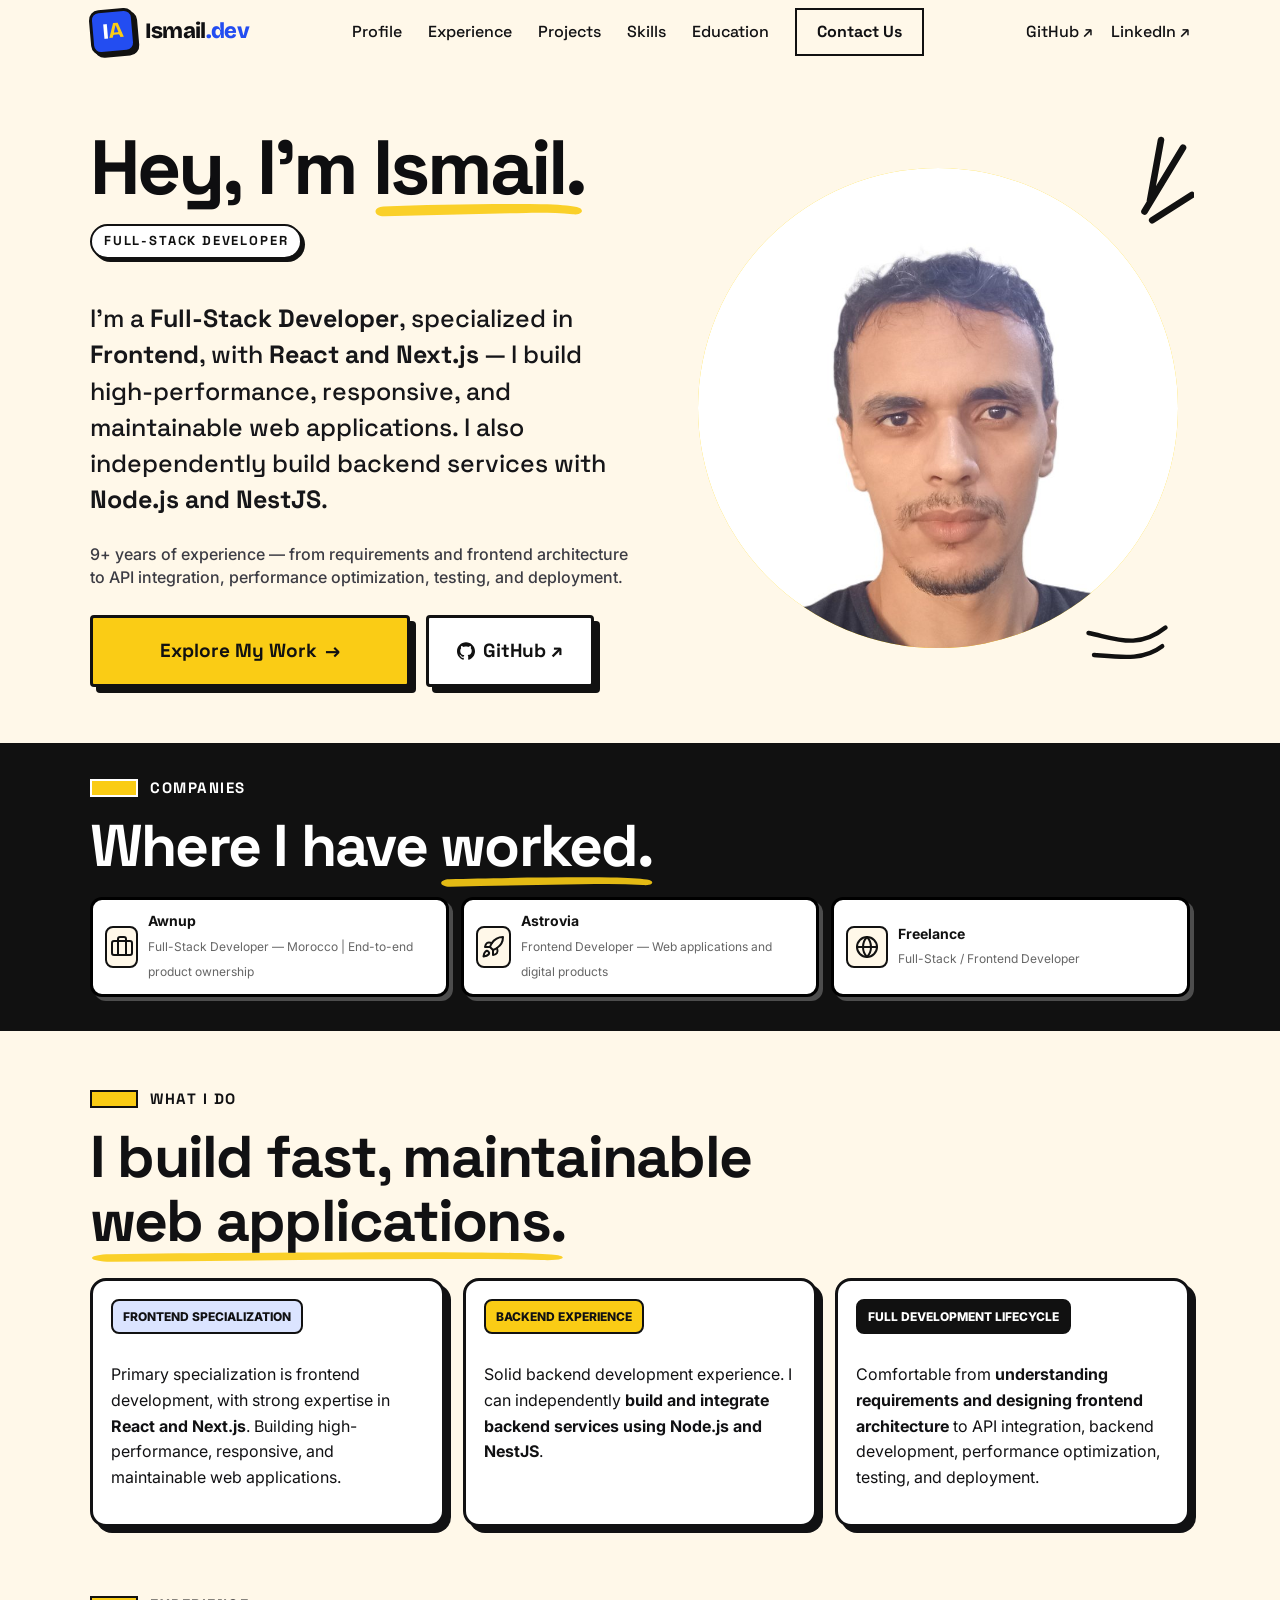
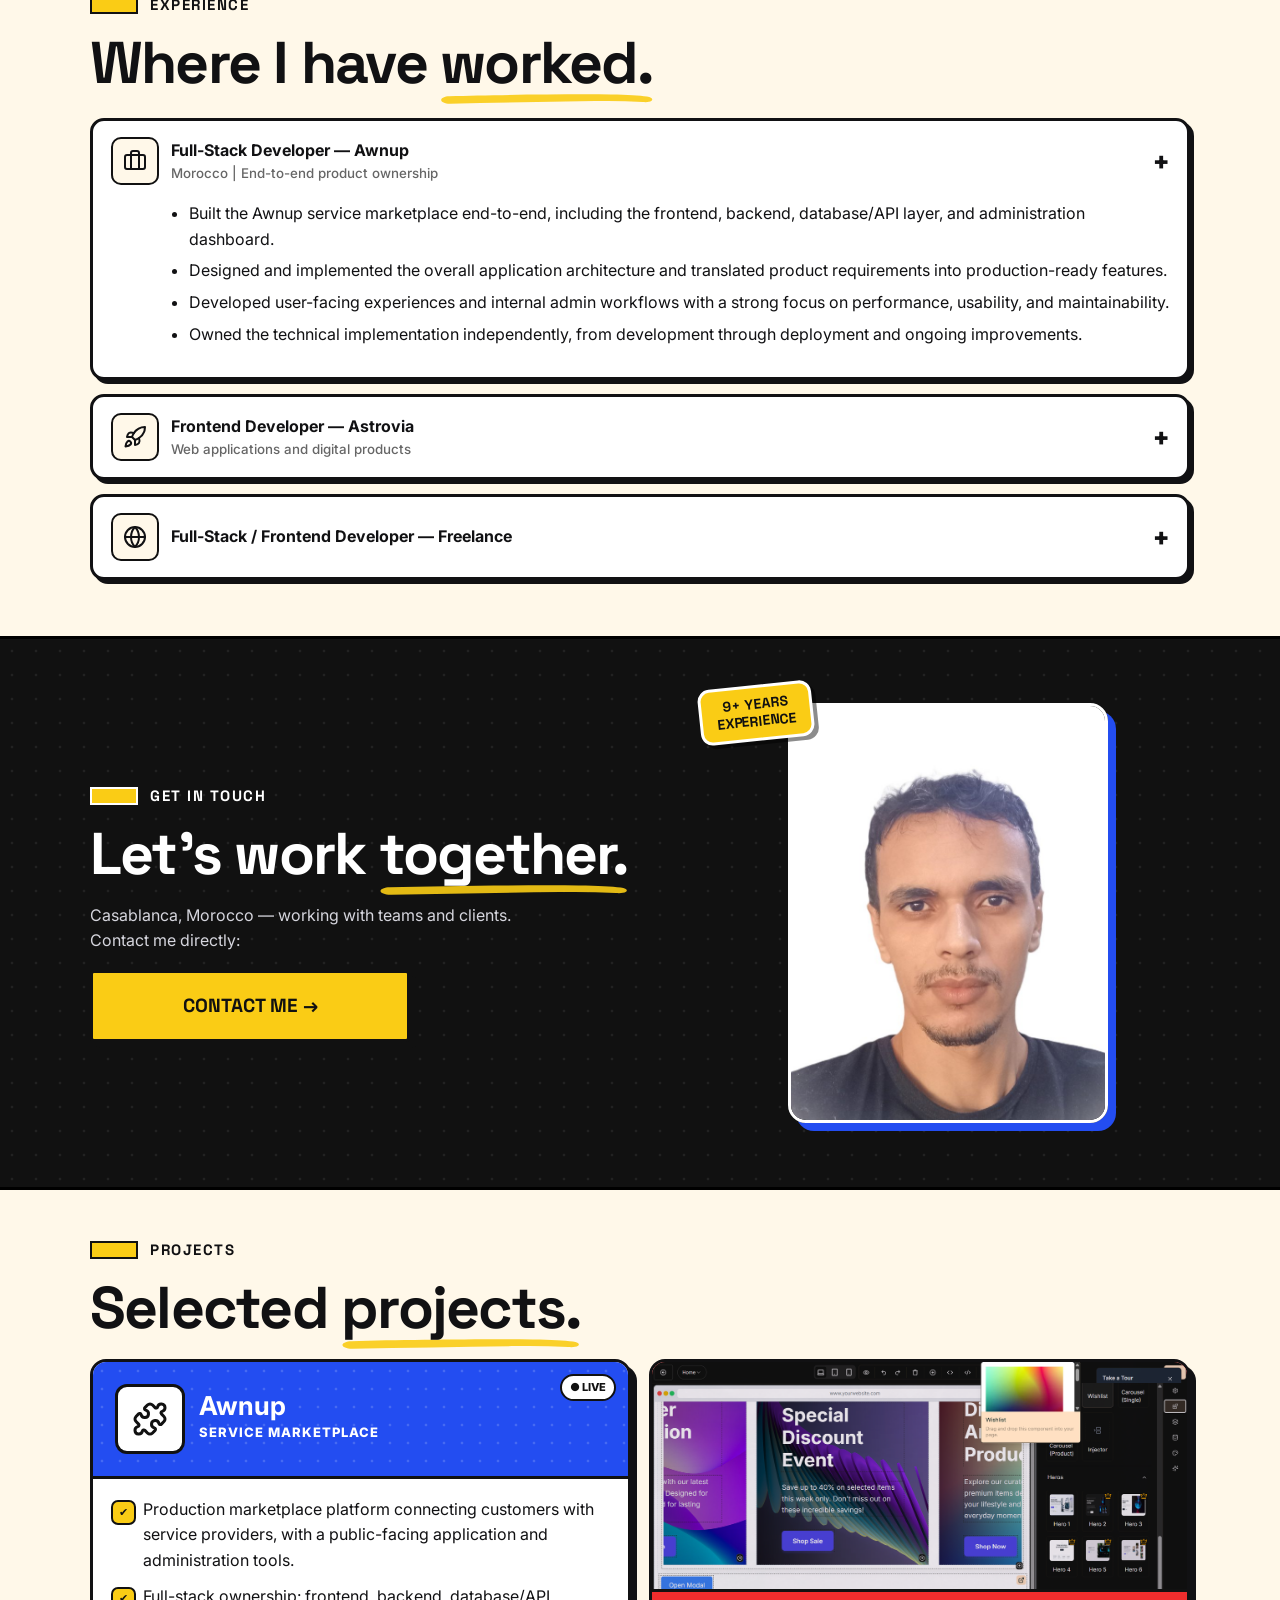
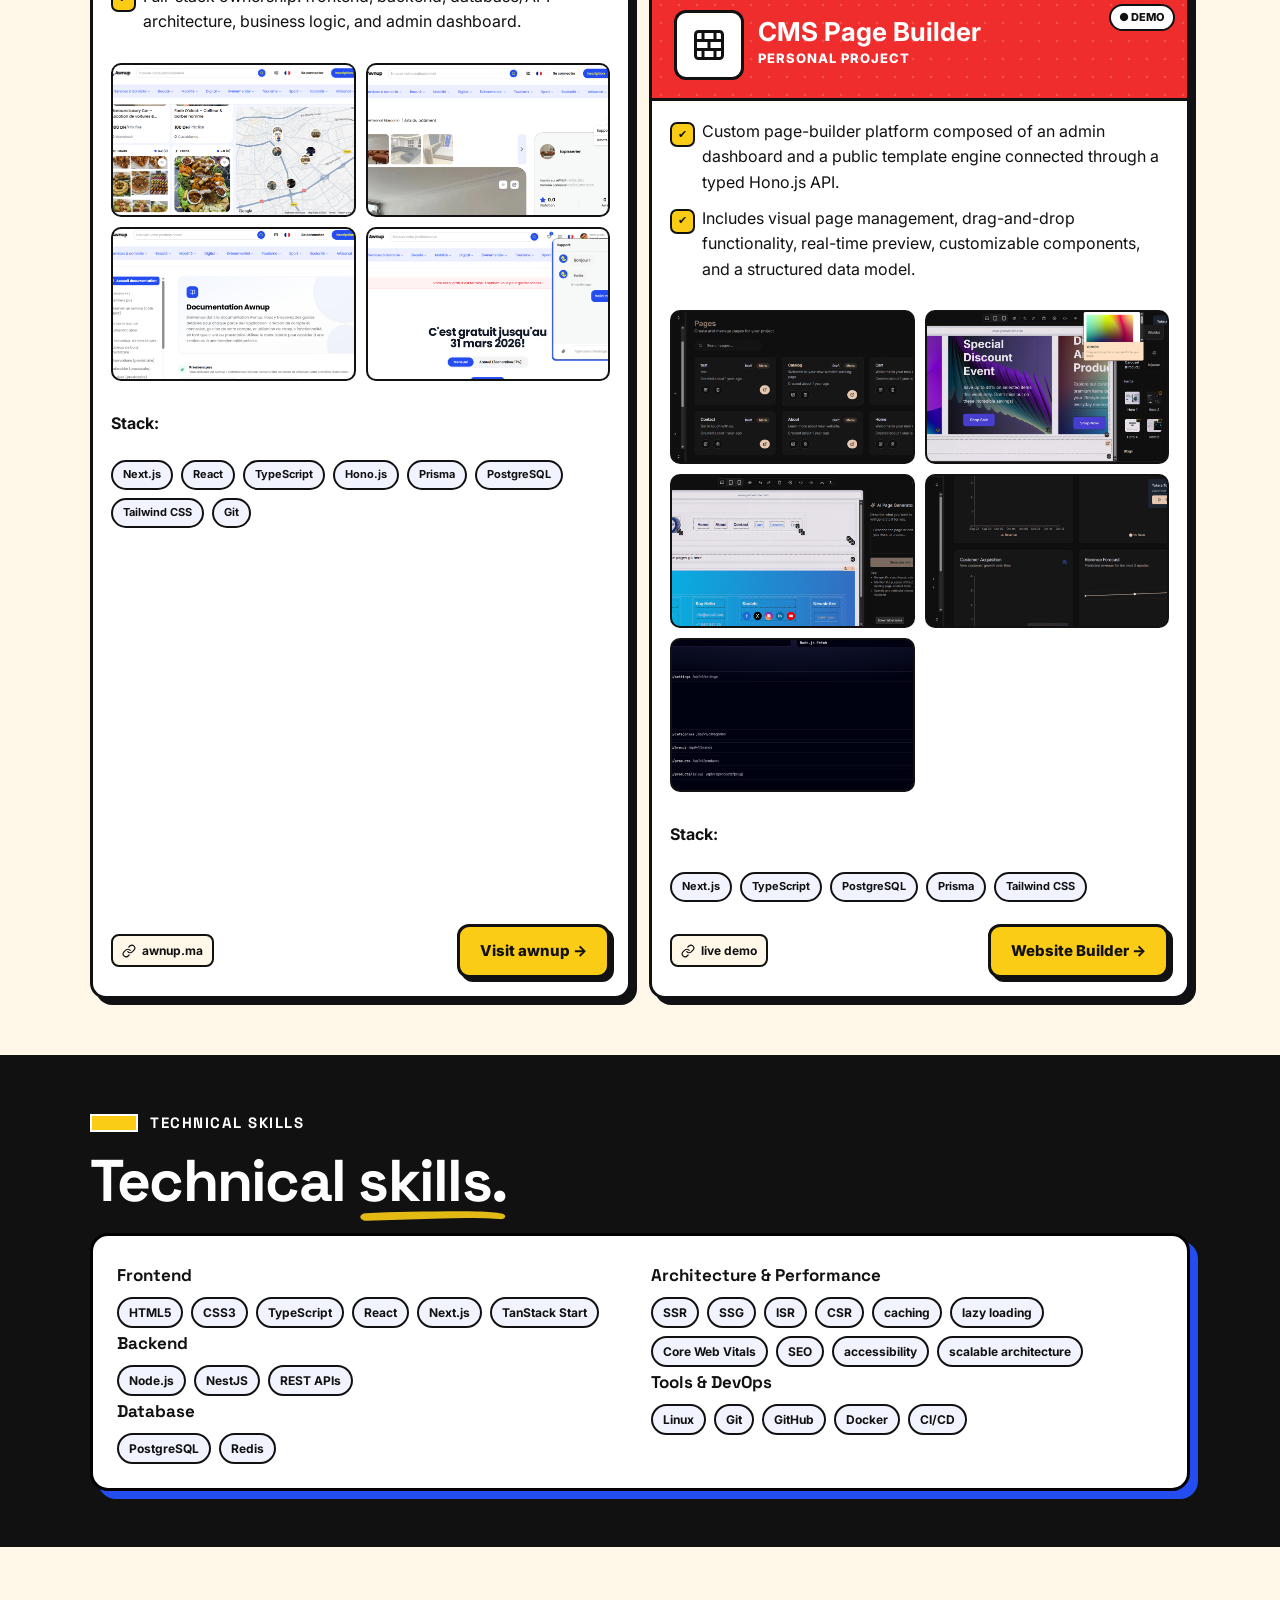
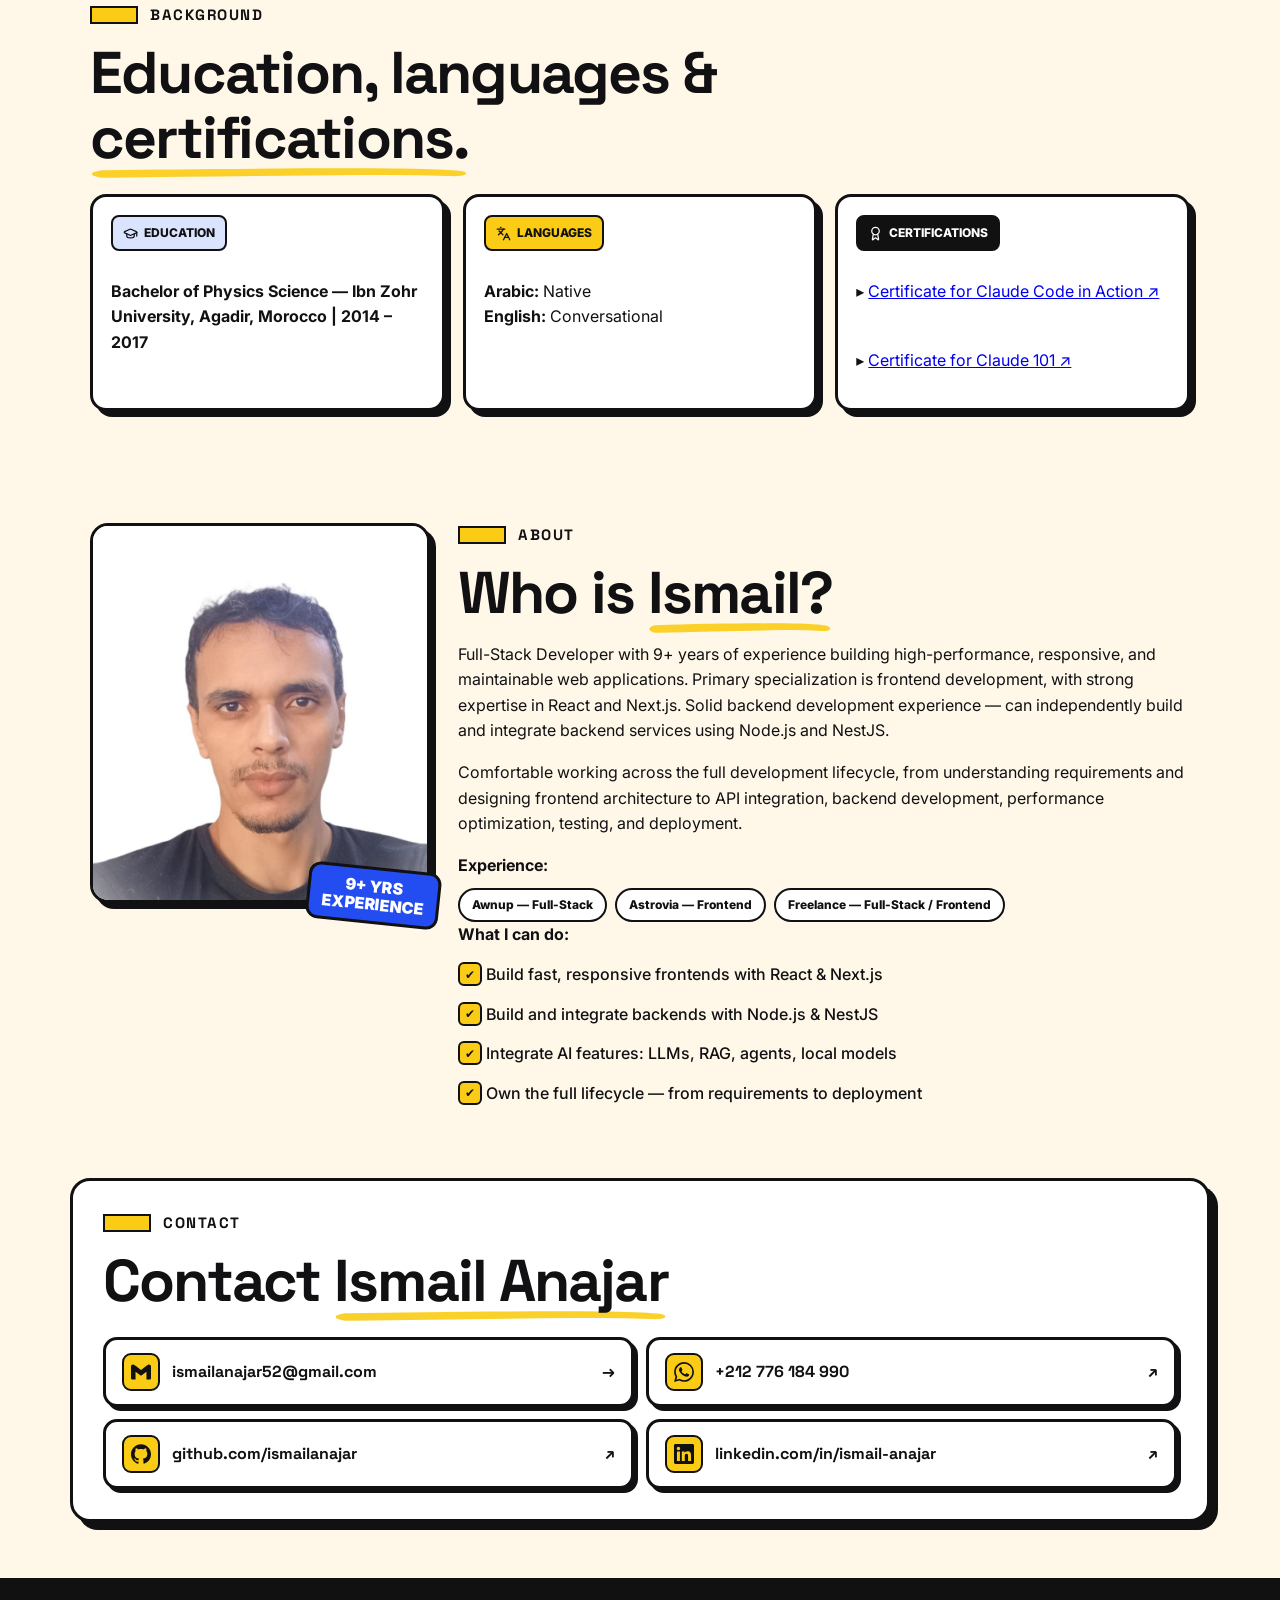
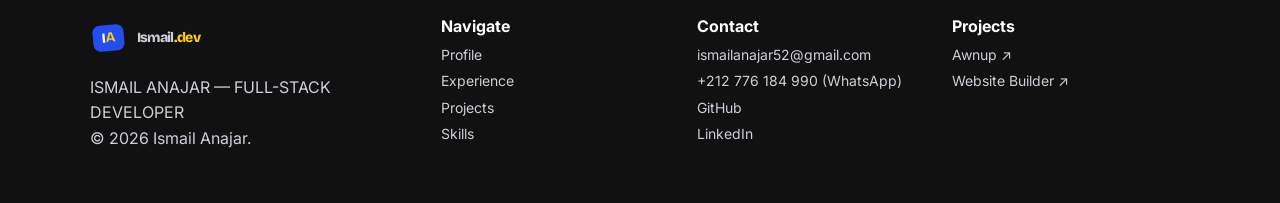
==== index.html @ 19e248b6 "\first commit"" ====
<!DOCTYPE html>
<html lang="en">
<head>
<meta charset="UTF-8" />
<meta name="viewport" content="width=device-width, initial-scale=1.0" />
<title>Ismail Anajar — Full-Stack Developer</title>
<meta name="description" content="Ismail Anajar — Full-Stack Developer (React, Next.js, Node.js) from Casablanca with 9+ years building marketplaces, CMS platforms and web apps." />
<meta name="author" content="Ismail Anajar" />
<meta name="robots" content="index, follow" />
<meta name="theme-color" content="#234df1" />
<link rel="canonical" href="https://ismail-anajar.vercel.app/" />
<meta property="og:type" content="website" />
<meta property="og:site_name" content="Ismail Anajar — Full-Stack Developer" />
<meta property="og:title" content="Ismail Anajar — Full-Stack Developer | React, Next.js, Node.js" />
<meta property="og:description" content="9+ years building high-performance web apps: Awnup service marketplace, CMS Page Builder, business apps. React, Next.js, TypeScript, Node.js, PostgreSQL." />
<meta property="og:url" content="https://ismail-anajar.vercel.app/" />
<meta property="og:image" content="https://ismail-anajar.vercel.app/assets/og-image.png" />
<meta property="og:image:width" content="1200" />
<meta property="og:image:height" content="630" />
<meta name="twitter:card" content="summary_large_image" />
<meta name="twitter:title" content="Ismail Anajar — Full-Stack Developer" />
<meta name="twitter:description" content="React, Next.js, Node.js developer from Casablanca. Awnup marketplace, CMS Page Builder." />
<meta name="twitter:image" content="https://ismail-anajar.vercel.app/assets/og-image.png" />
<script type="application/ld+json">
{
  "@context": "https://schema.org",
  "@type": "Person",
  "name": "Ismail Anajar",
  "jobTitle": "Full-Stack Developer",
  "description": "Full-Stack Developer with 9+ years of experience. Frontend specialization in React and Next.js, backend with Node.js and NestJS.",
  "address": { "@type": "PostalAddress", "addressLocality": "Casablanca", "addressCountry": "MA" },
  "email": "mailto:ismailanajar52@gmail.com",
  "telephone": "+212776184990",
  "url": "https://ismail-anajar.vercel.app/",
  "sameAs": [
    "https://github.com/ismailanajar",
    "https://www.linkedin.com/in/ismail-anajar-7584b343a",
    "https://awnup.ma/fr",
    "https://page-builder-two.vercel.app/"
  ],
  "knowsAbout": ["React", "Next.js", "TypeScript", "TanStack Start", "Node.js", "NestJS", "REST APIs", "PostgreSQL", "Prisma", "Redis", "Tailwind CSS", "Docker", "SSR", "SEO", "Core Web Vitals", "LLM Integration", "Prompt Engineering", "RAG", "AI Agents", "Claude Code"],
  "alumniOf": { "@type": "CollegeOrUniversity", "name": "Ibn Zohr University" }
}
</script>
<link rel="preconnect" href="https://fonts.googleapis.com">
<link rel="preconnect" href="https://fonts.gstatic.com" crossorigin>
<link href="https://fonts.googleapis.com/css2?family=Space+Grotesk:wght@500;600;700&family=Inter:wght@400;500;600;700;800&family=Bricolage+Grotesque:opsz,wght@12..96,700;12..96,800&display=swap" rel="stylesheet">
<link rel="stylesheet" href="styles.css?v=31" />
<link rel="icon" href="data:image/svg+xml,<svg xmlns='http://www.w3.org/2000/svg' viewBox='0 0 100 100'><rect width='100' height='100' rx='20' fill='%23234df1'/><text x='50' y='68' font-size='55' text-anchor='middle' fill='%23FACC15' font-family='Arial Black'>IA</text></svg>">
</head>
<body>

<header class="nav" id="top">
  <div class="container nav-inner">
    <a href="#top" class="logo"><span class="logo-box">I<b>A</b></span><span class="logo-text">Ismail<em>.dev</em></span></a>
    <nav class="nav-links" id="navLinks">
      <a href="#profile">Profile</a>
      <a href="#experience">Experience</a>
      <a href="#projects">Projects</a>
      <a href="#skills">Skills</a>
      <a href="#education">Education</a>
      <a href="#contact" class="nav-box">Contact Us</a>
    </nav>
    <div class="nav-actions">
      <a class="nav-text" href="https://github.com/ismailanajar" target="_blank" rel="noopener">GitHub ↗</a>
      <a class="nav-text" href="https://www.linkedin.com/in/ismail-anajar-7584b343a" target="_blank" rel="noopener">LinkedIn ↗</a>
      <button class="hamburger" id="hamburger" aria-label="Menu">☰</button>
    </div>
  </div>
</header>

<!-- HERO : NAME + TITLE + CONTACT (mn CV jdida) -->
<section class="hero" id="profile">
  <div class="container hero-grid">
    <div class="hero-copy">
      <h1>Hey, I'm <span class="u-stroke">Ismail.</span></h1>
      <p class="hero-role">FULL-STACK DEVELOPER</p>
      <p class="hero-sub">I'm a <span class="hl-u"><strong>Full-Stack Developer</strong></span>, specialized in <span class="hl-u"><strong>Frontend</strong></span>, with <span class="hl-u"><strong>React and Next.js</strong></span> — I build high-performance, responsive, and maintainable web applications. I also independently build backend services with <span class="hl-u"><strong>Node.js and NestJS</strong></span>.</p>
      <p class="hero-sub small">9+ years of experience — from requirements and frontend architecture to API integration, performance optimization, testing, and deployment.</p>
      <div class="hero-ctas">
        <a href="#projects" class="btn btn-hero">Explore My Work <span>→</span></a>
        <a href="https://github.com/ismailanajar" target="_blank" rel="noopener" class="btn btn-gh"><svg class="btn-ico" viewBox="0 0 24 24" aria-hidden="true"><path d="M12 .297c-6.63 0-12 5.373-12 12 0 5.303 3.438 9.8 8.205 11.385.6.113.82-.258.82-.577 0-.285-.01-1.04-.015-2.04-3.338.724-4.042-1.61-4.042-1.61C4.422 18.07 3.633 17.7 3.633 17.7c-1.087-.744.084-.729.084-.729 1.205.084 1.838 1.236 1.838 1.236 1.07 1.835 2.809 1.305 3.495.998.108-.776.417-1.305.76-1.605-2.665-.3-5.466-1.332-5.466-5.93 0-1.31.465-2.38 1.235-3.22-.135-.303-.54-1.523.105-3.176 0 0 1.005-.322 3.3 1.23.96-.267 1.98-.399 3-.405 1.02.006 2.04.138 3 .405 2.28-1.552 3.285-1.23 3.285-1.23.645 1.653.24 2.873.12 3.176.765.84 1.23 1.91 1.23 3.22 0 4.61-2.805 5.625-5.475 5.92.42.36.81 1.096.81 2.22 0 1.606-.015 2.896-.015 3.286 0 .315.21.69.825.57C20.565 22.092 24 17.592 24 12.297c0-6.627-5.373-12-12-12"/></svg>GitHub ↗</a>
      </div>
    </div>
    <div class="hero-photo">
      <div class="photo-wrap">
        <div class="photo-yellow"></div>
        <img src="assets/profile.jpg" alt="Ismail Anajar portrait" />
        <svg class="doodle doodle-tr" viewBox="0 0 100 90" fill="none" aria-hidden="true"><path d="M70 5 L60 60 M90 12 L55 70 M98 55 L62 78" stroke="#111" stroke-width="6" stroke-linecap="round"/></svg>
        <svg class="doodle doodle-br" viewBox="0 0 80 40" fill="none" aria-hidden="true"><path d="M5 10 C 30 15, 50 25, 75 5 M10 30 C 35 32, 55 35, 72 22" stroke="#111" stroke-width="4" stroke-linecap="round"/></svg>
      </div>
    </div>
  </div>
</section>

<!-- EXPERIENCE PLACES (ghir mn CV) -->
<section class="trusted">
  <div class="container">
    <p class="sec-kicker light"><i></i>COMPANIES</p>
    <h2 class="sec-title">Where I have <span class="u-stroke">worked.</span></h2>
    <div class="logo-grid">
      <div class="logo-card"><span class="emoji"><svg viewBox="0 0 24 24" fill="none" stroke="currentColor" stroke-width="2" stroke-linecap="round" stroke-linejoin="round" aria-hidden="true"><path d="M16 20V4a2 2 0 0 0-2-2h-4a2 2 0 0 0-2 2v16"/><rect width="20" height="14" x="2" y="6" rx="2"/></svg></span><div><strong>Awnup</strong><small>Full-Stack Developer — Morocco | End-to-end product ownership</small></div></div>
      <div class="logo-card"><span class="emoji"><svg viewBox="0 0 24 24" fill="none" stroke="currentColor" stroke-width="2" stroke-linecap="round" stroke-linejoin="round" aria-hidden="true"><path d="M12 15v5s3.03-.55 4-2c1.08-1.62 0-5 0-5"/><path d="M4.5 16.5c-1.5 1.26-2 5-2 5s3.74-.5 5-2c.71-.84.7-2.13-.09-2.91a2.18 2.18 0 0 0-2.91-.09"/><path d="M9 12a22 22 0 0 1 2-3.95A12.88 12.88 0 0 1 22 2c0 2.72-.78 7.5-6 11a22.4 22.4 0 0 1-4 2z"/><path d="M9 12H4s.55-3.03 2-4c1.62-1.08 5 .05 5 .05"/></svg></span><div><strong>Astrovia</strong><small>Frontend Developer — Web applications and digital products</small></div></div>
      <div class="logo-card"><span class="emoji"><svg viewBox="0 0 24 24" fill="none" stroke="currentColor" stroke-width="2" stroke-linecap="round" stroke-linejoin="round" aria-hidden="true"><circle cx="12" cy="12" r="10"/><path d="M12 2a14.5 14.5 0 0 0 0 20 14.5 14.5 0 0 0 0-20"/><path d="M2 12h20"/></svg></span><div><strong>Freelance</strong><small>Full-Stack / Frontend Developer</small></div></div>
    </div>
  </div>
</section>

<!-- PROFILE — mn paragraph PROFILE -->
<section class="section" id="work">
  <div class="container">
    <p class="sec-kicker"><i></i>WHAT I DO</p>
    <h2 class="sec-title">I build fast, maintainable <span class="u-stroke">web applications.</span></h2>
    <div class="cards3">
      <article class="brutal-card">
        <div class="tag tag-blue">FRONTEND SPECIALIZATION</div>
        <p>Primary specialization is frontend development, with strong expertise in <strong>React and Next.js</strong>. Building high-performance, responsive, and maintainable web applications.</p>
      </article>
      <article class="brutal-card">
        <div class="tag tag-yellow">BACKEND EXPERIENCE</div>
        <p>Solid backend development experience. I can independently <strong>build and integrate backend services using Node.js and NestJS</strong>.</p>
      </article>
      <article class="brutal-card">
        <div class="tag tag-black">FULL DEVELOPMENT LIFECYCLE</div>
        <p>Comfortable from <strong>understanding requirements and designing frontend architecture</strong> to API integration, backend development, performance optimization, testing, and deployment.</p>
      </article>
    </div>
  </div>
</section>

<!-- PROFESSIONAL EXPERIENCE — nafs nass dyal CV -->
<section class="section section-tight" id="experience">
  <div class="container">
    <p class="sec-kicker"><i></i>EXPERIENCE</p>
    <h2 class="sec-title">Where I have <span class="u-stroke">worked.</span></h2>

    <div class="exp-list">
      <details class="exp-item" open>
        <summary><span class="exp-icon"><svg viewBox="0 0 24 24" fill="none" stroke="currentColor" stroke-width="2" stroke-linecap="round" stroke-linejoin="round" aria-hidden="true"><path d="M16 20V4a2 2 0 0 0-2-2h-4a2 2 0 0 0-2 2v16"/><rect width="20" height="14" x="2" y="6" rx="2"/></svg></span><div><strong>Full-Stack Developer — Awnup</strong><small>Morocco | End-to-end product ownership</small></div><span class="plus">+</span></summary>
        <div class="exp-body">
          <ul>
            <li>Built the Awnup service marketplace end-to-end, including the frontend, backend, database/API layer, and administration dashboard.</li>
            <li>Designed and implemented the overall application architecture and translated product requirements into production-ready features.</li>
            <li>Developed user-facing experiences and internal admin workflows with a strong focus on performance, usability, and maintainability.</li>
            <li>Owned the technical implementation independently, from development through deployment and ongoing improvements.</li>
          </ul>
        </div>
      </details>
      <details class="exp-item">
        <summary><span class="exp-icon"><svg viewBox="0 0 24 24" fill="none" stroke="currentColor" stroke-width="2" stroke-linecap="round" stroke-linejoin="round" aria-hidden="true"><path d="M12 15v5s3.03-.55 4-2c1.08-1.62 0-5 0-5"/><path d="M4.5 16.5c-1.5 1.26-2 5-2 5s3.74-.5 5-2c.71-.84.7-2.13-.09-2.91a2.18 2.18 0 0 0-2.91-.09"/><path d="M9 12a22 22 0 0 1 2-3.95A12.88 12.88 0 0 1 22 2c0 2.72-.78 7.5-6 11a22.4 22.4 0 0 1-4 2z"/><path d="M9 12H4s.55-3.03 2-4c1.62-1.08 5 .05 5 .05"/></svg></span><div><strong>Frontend Developer — Astrovia</strong><small>Web applications and digital products</small></div><span class="plus">+</span></summary>
        <div class="exp-body">
          <ul>
            <li>Developed and maintained frontend applications across e-commerce, loyalty programs, marketing platforms, and internal business applications.</li>
            <li>Reviewed project documentation, participated in meetings with backend developers, gathered requirements, and translated them into technical implementation plans.</li>
            <li>Focused heavily on frontend performance, scalable architecture, code quality, maintainability, and responsive user experiences.</li>
            <li>Worked within project constraints and deadlines while coordinating closely with backend and other technical stakeholders.</li>
          </ul>
        </div>
      </details>
      <details class="exp-item">
        <summary><span class="exp-icon"><svg viewBox="0 0 24 24" fill="none" stroke="currentColor" stroke-width="2" stroke-linecap="round" stroke-linejoin="round" aria-hidden="true"><circle cx="12" cy="12" r="10"/><path d="M12 2a14.5 14.5 0 0 0 0 20 14.5 14.5 0 0 0 0-20"/><path d="M2 12h20"/></svg></span><div><strong>Full-Stack / Frontend Developer — Freelance</strong></div><span class="plus">+</span></summary>
        <div class="exp-body">
          <ul>
            <li>Delivered a wide range of web projects for small businesses across different industries, working on frontend, backend, or full-stack implementations depending on project needs.</li>
            <li>Built applications for supermarkets, medical practices, pet businesses, e-commerce, marketing, and other business workflows.</li>
            <li>Handled requirements analysis, architecture, development, API integration, database work, testing, deployment, and maintenance.</li>
            <li>Worked directly with clients and adapted solutions to business requirements, technical constraints, budgets, and delivery deadlines.</li>
          </ul>
        </div>
      </details>
    </div>
  </div>
</section>

<!-- CTA -->
<section class="cta-band">
  <div class="container cta-grid">
    <div>
      <p class="sec-kicker light"><i></i>GET IN TOUCH</p>
      <h2 class="sec-title">Let's work <span class="u-stroke">together.</span></h2>
      <p>Casablanca, Morocco — working with teams and clients. Contact me directly:</p>
      <a class="btn btn-hero" href="mailto:ismailanajar52@gmail.com?subject=Project%20inquiry%20for%20Ismail">CONTACT ME →</a>
    </div>
    <div class="cta-photo">
      <span class="cta-sticker">9+ YEARS<br>EXPERIENCE</span>
      <img src="assets/profile.jpg" alt="Ismail Anajar" />
    </div>
  </div>
</section>

<!-- SELECTED PROJECTS — ghir 2 li kaynin f CV + links -->
<section class="projects" id="projects">
  <div class="container">
    <p class="sec-kicker"><i></i>PROJECTS</p>
    <h2 class="sec-title" style="margin-top:0">Selected <span class="u-stroke">projects.</span></h2>
    <div class="project-grid">
      <article class="proj-card">
        <div class="proj-cover cover-blue"><span class="proj-emoji"><svg viewBox="0 0 24 24" fill="none" stroke="currentColor" stroke-width="2" stroke-linecap="round" stroke-linejoin="round" aria-hidden="true"><path d="M15.39 4.39a1 1 0 0 0 1.68-.474 2.5 2.5 0 1 1 3.014 3.015 1 1 0 0 0-.474 1.68l1.683 1.682a2.414 2.414 0 0 1 0 3.414L19.61 15.39a1 1 0 0 1-1.68-.474 2.5 2.5 0 1 0-3.014 3.015 1 1 0 0 1 .474 1.68l-1.683 1.682a2.414 2.414 0 0 1-3.414 0L8.61 19.61a1 1 0 0 0-1.68.474 2.5 2.5 0 1 1-3.014-3.015 1 1 0 0 0 .474-1.68l-1.683-1.682a2.414 2.414 0 0 1 0-3.414L4.39 8.61a1 1 0 0 1 1.68.474 2.5 2.5 0 1 0 3.014-3.015 1 1 0 0 1-.474-1.68l1.683-1.682a2.414 2.414 0 0 1 3.414 0z"/></svg></span><div><strong>Awnup</strong><em>SERVICE MARKETPLACE</em></div><span class="live">● LIVE</span></div>
        <div class="proj-body">
          <ul>
            <li>Production marketplace platform connecting customers with service providers, with a public-facing application and administration tools.</li>
            <li>Full-stack ownership: frontend, backend, database/API architecture, business logic, and admin dashboard.</li>
          </ul>
          <div class="shots">
            <a href="assets/awnup-marketplace-map.png" target="_blank" rel="noopener"><img src="assets/awnup-marketplace-map.png" alt="Awnup marketplace — provider listings and map" loading="lazy" /></a>
            <a href="assets/awnup-provider.png" target="_blank" rel="noopener"><img src="assets/awnup-provider.png" alt="Awnup provider profile page" loading="lazy" /></a>
            <a href="assets/awnup-docs.png" target="_blank" rel="noopener"><img src="assets/awnup-docs.png" alt="Awnup documentation portal" loading="lazy" /></a>
            <a href="assets/awnup-pricing-chat.png" target="_blank" rel="noopener"><img src="assets/awnup-pricing-chat.png" alt="Awnup subscription page and support chat" loading="lazy" /></a>
          </div>
          <p><strong>Stack:</strong></p>
          <div class="stack small"><span>Next.js</span><span>React</span><span>TypeScript</span><span>Hono.js</span><span>Prisma</span><span>PostgreSQL</span><span>Tailwind CSS</span><span>Git</span></div>
          <div class="proj-foot"><span class="price"><svg viewBox="0 0 24 24" fill="none" stroke="currentColor" stroke-width="2" stroke-linecap="round" stroke-linejoin="round" aria-hidden="true"><path d="M10 13a5 5 0 0 0 7.54.54l3-3a5 5 0 0 0-7.07-7.07l-1.72 1.71"/><path d="M14 11a5 5 0 0 0-7.54-.54l-3 3a5 5 0 0 0 7.07 7.07l1.71-1.71"/></svg>awnup.ma</span><a class="btn btn-primary" href="https://awnup.ma/fr" target="_blank" rel="noopener">Visit awnup →</a></div>
        </div>
      </article>
      <article class="proj-card">
        <div class="proj-cover cover-red cover-media"><img class="cover-shot" src="assets/pagebuilder-editor.png" alt="CMS Page Builder visual editor preview" /><div class="cover-bar"><span class="proj-emoji"><svg viewBox="0 0 24 24" fill="none" stroke="currentColor" stroke-width="2" stroke-linecap="round" stroke-linejoin="round" aria-hidden="true"><rect width="18" height="18" x="3" y="3" rx="2"/><path d="M12 9v6"/><path d="M16 15v6"/><path d="M16 3v6"/><path d="M3 15h18"/><path d="M3 9h18"/><path d="M8 15v6"/><path d="M8 3v6"/></svg></span><div><strong>CMS Page Builder</strong><em>PERSONAL PROJECT</em></div><span class="live">● DEMO</span></div></div>
        <div class="proj-body">
          <ul>
            <li>Custom page-builder platform composed of an admin dashboard and a public template engine connected through a typed Hono.js API.</li>
            <li>Includes visual page management, drag-and-drop functionality, real-time preview, customizable components, and a structured data model.</li>
          </ul>
          <div class="shots">
            <a href="assets/pagebuilder-dashboard.png" target="_blank" rel="noopener"><img src="assets/pagebuilder-dashboard.png" alt="Page Builder admin dashboard — pages management" loading="lazy" /></a>
            <a href="assets/pagebuilder-editor.png" target="_blank" rel="noopener"><img src="assets/pagebuilder-editor.png" alt="Page Builder visual editor — drag and drop hero templates" loading="lazy" /></a>
            <a href="assets/pagebuilder-ai.png" target="_blank" rel="noopener"><img src="assets/pagebuilder-ai.png" alt="Page Builder AI page generator and layout editor" loading="lazy" /></a>
            <a href="assets/pagebuilder-analytics.png" target="_blank" rel="noopener"><img src="assets/pagebuilder-analytics.png" alt="Page Builder analytics dashboard — revenue and acquisition" loading="lazy" /></a>
            <a href="assets/pagebuilder-api.png" target="_blank" rel="noopener"><img src="assets/pagebuilder-api.png" alt="Page Builder typed API documentation" loading="lazy" /></a>
          </div>
          <p><strong>Stack:</strong></p>
          <div class="stack small"><span>Next.js</span><span>TypeScript</span><span>PostgreSQL</span><span>Prisma</span><span>Tailwind CSS</span></div>
          <div class="proj-foot"><span class="price"><svg viewBox="0 0 24 24" fill="none" stroke="currentColor" stroke-width="2" stroke-linecap="round" stroke-linejoin="round" aria-hidden="true"><path d="M10 13a5 5 0 0 0 7.54.54l3-3a5 5 0 0 0-7.07-7.07l-1.72 1.71"/><path d="M14 11a5 5 0 0 0-7.54-.54l-3 3a5 5 0 0 0 7.07 7.07l1.71-1.71"/></svg>live demo</span><a class="btn btn-primary" href="https://page-builder-two.vercel.app/" target="_blank" rel="noopener">Website Builder →</a></div>
        </div>
      </article>
    </div>
  </div>
</section>

<!-- TECHNICAL SKILLS — nafs list dyal CV jdida -->
<section class="focus" id="skills">
  <div class="container">
    <p class="sec-kicker light"><i></i>TECHNICAL SKILLS</p>
    <h2 class="sec-title">Technical <span class="u-stroke">skills.</span></h2>
    <div class="focus-card">
      <div class="focus-grid">
        <div>
          <h3>Frontend</h3>
          <div class="stack"><span>HTML5</span><span>CSS3</span><span>TypeScript</span><span>React</span><span>Next.js</span><span>TanStack Start</span></div>
          <h3>Backend</h3>
          <div class="stack"><span>Node.js</span><span>NestJS</span><span>REST APIs</span></div>
          <h3>Database</h3>
          <div class="stack"><span>PostgreSQL</span><span>Redis</span></div>
        </div>
        <div>
          <h3>Architecture & Performance</h3>
          <div class="stack"><span>SSR</span><span>SSG</span><span>ISR</span><span>CSR</span><span>caching</span><span>lazy loading</span><span>Core Web Vitals</span><span>SEO</span><span>accessibility</span><span>scalable architecture</span></div>
          <h3>Tools & DevOps</h3>
          <div class="stack"><span>Linux</span><span>Git</span><span>GitHub</span><span>Docker</span><span>CI/CD</span></div>
        </div>
      </div>
    </div>
  </div>
</section>

<!-- EDUCATION + LANGUAGES + CERTIFICATIONS — mn CV -->
<section class="section" id="education">
  <div class="container">
    <p class="sec-kicker"><i></i>BACKGROUND</p>
    <h2 class="sec-title">Education, languages & <span class="u-stroke">certifications.</span></h2>
    <div class="cards3">
      <div class="brutal-card">
        <div class="tag tag-blue"><svg viewBox="0 0 24 24" fill="none" stroke="currentColor" stroke-width="2" stroke-linecap="round" stroke-linejoin="round" aria-hidden="true"><path d="M21.42 10.922a1 1 0 0 0-.019-1.838L12.83 5.18a2 2 0 0 0-1.66 0L2.6 9.08a1 1 0 0 0 0 1.832l8.57 3.908a2 2 0 0 0 1.66 0z"/><path d="M22 10v6"/><path d="M6 12.5V16a6 3 0 0 0 12 0v-3.5"/></svg>EDUCATION</div>
        <p><strong>Bachelor of Physics Science — Ibn Zohr University, Agadir, Morocco | 2014 – 2017</strong></p>
      </div>
      <div class="brutal-card">
        <div class="tag tag-yellow"><svg viewBox="0 0 24 24" fill="none" stroke="currentColor" stroke-width="2" stroke-linecap="round" stroke-linejoin="round" aria-hidden="true"><path d="m5 8 6 6"/><path d="m4 14 6-6 2-3"/><path d="M2 5h12"/><path d="M7 2h1"/><path d="m22 22-5-10-5 10"/><path d="M14 18h6"/></svg>LANGUAGES</div>
        <p><strong>Arabic:</strong> Native<br><strong>English:</strong> Conversational</p>
      </div>
      <div class="brutal-card">
        <div class="tag tag-black"><svg viewBox="0 0 24 24" fill="none" stroke="currentColor" stroke-width="2" stroke-linecap="round" stroke-linejoin="round" aria-hidden="true"><path d="m15.477 12.89 1.515 8.526a.5.5 0 0 1-.81.47l-3.58-2.687a1 1 0 0 0-1.197 0l-3.586 2.686a.5.5 0 0 1-.81-.469l1.514-8.526"/><circle cx="12" cy="8" r="6"/></svg>CERTIFICATIONS</div>
        <p>▸ <a href="https://verify.skilljar.com/c/f4zqfapu47c4" target="_blank" rel="noopener">Certificate for Claude Code in Action ↗</a></p>
        <p>▸ <a href="https://verify.skilljar.com/c/u36soxd4pjkc" target="_blank" rel="noopener">Certificate for Claude 101 ↗</a></p>
      </div>
    </div>
  </div>
</section>

<!-- ABOUT — ghir mn CV -->
<section class="section about" id="about">
  <div class="container about-grid">
    <div class="about-photo">
      <img src="assets/profile.jpg" alt="Ismail Anajar" />
      <span class="stamp">9+ YRS<br>EXPERIENCE</span>
    </div>
    <div>
      <p class="sec-kicker"><i></i>ABOUT</p>
      <h2 class="sec-title">Who is <span class="u-stroke">Ismail?</span></h2>
      <p>Full-Stack Developer with 9+ years of experience building high-performance, responsive, and maintainable web applications. Primary specialization is frontend development, with strong expertise in React and Next.js. Solid backend development experience — can independently build and integrate backend services using Node.js and NestJS.</p>
      <p>Comfortable working across the full development lifecycle, from understanding requirements and designing frontend architecture to API integration, backend development, performance optimization, testing, and deployment.</p>
      <strong>Experience:</strong>
      <div class="mini-logos"><span>Awnup — Full-Stack</span><span>Astrovia — Frontend</span><span>Freelance — Full-Stack / Frontend</span></div>
      <strong>What I can do:</strong>
      <ul class="check">
        <li>Build fast, responsive frontends with React & Next.js</li>
        <li>Build and integrate backends with Node.js & NestJS</li>
        <li>Integrate AI features: LLMs, RAG, agents, local models</li>
        <li>Own the full lifecycle — from requirements to deployment</li>
      </ul>
    </div>
  </div>
</section>

<!-- CONTACT — ghir infos dyal CV -->
<section class="contact" id="contact">
  <div class="container contact-card">
    <p class="sec-kicker"><i></i>CONTACT</p>
    <h2 class="sec-title">Contact <span class="u-stroke">Ismail Anajar</span></h2>
    <div class="contact-rows">
      <a class="c-row" href="mailto:ismailanajar52@gmail.com"><span class="c-ico"><svg viewBox="0 0 24 24" aria-hidden="true"><path d="M24 5.457v13.909c0 .904-.732 1.636-1.636 1.636h-3.819V11.73L12 16.64l-6.545-4.91v9.273H1.636A1.636 1.636 0 0 1 0 19.366V5.457c0-2.023 2.309-3.178 3.927-1.964L5.455 4.64 12 9.548l6.545-4.91 1.528-1.145C21.69 2.28 24 3.434 24 5.457z"/></svg></span>ismailanajar52@gmail.com<span class="c-arrow">→</span></a>
      <a class="c-row" href="https://wa.me/212776184990" target="_blank" rel="noopener"><span class="c-ico"><svg viewBox="0 0 24 24" aria-hidden="true"><path d="M17.472 14.382c-.297-.149-1.758-.867-2.03-.967-.273-.099-.471-.148-.67.15-.197.297-.767.966-.94 1.164-.173.199-.347.223-.644.075-.297-.15-1.255-.463-2.39-1.475-.883-.788-1.48-1.761-1.653-2.059-.173-.297-.018-.458.13-.606.134-.133.298-.347.446-.52.149-.174.198-.298.298-.497.099-.198.05-.371-.025-.52-.075-.149-.669-1.612-.916-2.207-.242-.579-.487-.5-.669-.51-.173-.008-.371-.01-.57-.01-.198 0-.52.074-.792.372-.272.297-1.04 1.016-1.04 2.479 0 1.462 1.065 2.875 1.213 3.074.149.198 2.096 3.2 5.077 4.487.709.306 1.262.489 1.694.625.712.227 1.36.195 1.871.118.571-.085 1.758-.719 2.006-1.413.248-.694.248-1.289.173-1.413-.074-.124-.272-.198-.57-.347m-5.421 7.403h-.004a9.87 9.87 0 01-5.031-1.378l-.361-.214-3.741.982.998-3.648-.235-.374a9.86 9.86 0 01-1.51-5.26c.001-5.45 4.436-9.884 9.888-9.884 2.64 0 5.122 1.03 6.988 2.898a9.825 9.825 0 012.893 6.994c-.003 5.45-4.437 9.884-9.885 9.884m8.413-18.297A11.815 11.815 0 0012.05 0C5.495 0 .16 5.335.157 11.892c0 2.096.547 4.142 1.588 5.945L.057 24l6.305-1.654a11.882 11.882 0 005.683 1.448h.005c6.554 0 11.89-5.335 11.893-11.893a11.821 11.821 0 00-3.48-8.413Z"/></svg></span>+212 776 184 990<span class="c-arrow">↗</span></a>
      <a class="c-row" href="https://github.com/ismailanajar" target="_blank" rel="noopener"><span class="c-ico"><svg viewBox="0 0 24 24" aria-hidden="true"><path d="M12 .297c-6.63 0-12 5.373-12 12 0 5.303 3.438 9.8 8.205 11.385.6.113.82-.258.82-.577 0-.285-.01-1.04-.015-2.04-3.338.724-4.042-1.61-4.042-1.61C4.422 18.07 3.633 17.7 3.633 17.7c-1.087-.744.084-.729.084-.729 1.205.084 1.838 1.236 1.838 1.236 1.07 1.835 2.809 1.305 3.495.998.108-.776.417-1.305.76-1.605-2.665-.3-5.466-1.332-5.466-5.93 0-1.31.465-2.38 1.235-3.22-.135-.303-.54-1.523.105-3.176 0 0 1.005-.322 3.3 1.23.96-.267 1.98-.399 3-.405 1.02.006 2.04.138 3 .405 2.28-1.552 3.285-1.23 3.285-1.23.645 1.653.24 2.873.12 3.176.765.84 1.23 1.91 1.23 3.22 0 4.61-2.805 5.625-5.475 5.92.42.36.81 1.096.81 2.22 0 1.606-.015 2.896-.015 3.286 0 .315.21.69.825.57C20.565 22.092 24 17.592 24 12.297c0-6.627-5.373-12-12-12"/></svg></span>github.com/ismailanajar<span class="c-arrow">↗</span></a>
      <a class="c-row" href="https://www.linkedin.com/in/ismail-anajar-7584b343a" target="_blank" rel="noopener"><span class="c-ico"><svg viewBox="0 0 24 24" aria-hidden="true"><path d="M20.447 20.452h-3.554v-5.569c0-1.328-.027-3.037-1.852-3.037-1.853 0-2.136 1.445-2.136 2.939v5.667H9.351V9h3.414v1.561h.046c.477-.9 1.637-1.85 3.37-1.85 3.601 0 4.267 2.37 4.267 5.455v6.286zM5.337 7.433c-1.144 0-2.063-.926-2.063-2.065 0-1.138.92-2.063 2.063-2.063 1.14 0 2.064.925 2.064 2.063 0 1.139-.925 2.065-2.064 2.065zm1.782 13.019H3.555V9h3.564v11.452zM22.225 0H1.771C.792 0 0 .774 0 1.729v20.542C0 23.227.792 24 1.771 24h20.451C23.2 24 24 23.227 24 22.271V1.729C24 .774 23.2 0 22.225 0z"/></svg></span>linkedin.com/in/ismail-anajar<span class="c-arrow">↗</span></a>
    </div>
  </div>
</section>

<footer>
  <div class="container foot-grid">
    <div><a class="logo logo-light" href="#top"><span class="logo-box">I<b>A</b></span><span class="logo-text">Ismail<em>.dev</em></span></a><p>ISMAIL ANAJAR — FULL-STACK DEVELOPER<br>© 2026 Ismail Anajar.</p></div>
    <div><strong>Navigate</strong><a href="#profile">Profile</a><a href="#experience">Experience</a><a href="#projects">Projects</a><a href="#skills">Skills</a></div>
    <div><strong>Contact</strong><a href="mailto:ismailanajar52@gmail.com">ismailanajar52@gmail.com</a><a href="https://wa.me/212776184990" target="_blank" rel="noopener">+212 776 184 990 (WhatsApp)</a><a href="https://github.com/ismailanajar" target="_blank" rel="noopener">GitHub</a><a href="https://www.linkedin.com/in/ismail-anajar-7584b343a" target="_blank" rel="noopener">LinkedIn</a></div>
    <div><strong>Projects</strong><a href="https://awnup.ma/fr" target="_blank" rel="noopener">Awnup ↗</a><a href="https://page-builder-two.vercel.app/" target="_blank" rel="noopener">Website Builder ↗</a></div>
  </div>
</footer>

<div class="lightbox" id="lightbox" aria-hidden="true">
  <button class="lb-close" id="lbClose" aria-label="Close">✕</button>
  <button class="lb-prev" id="lbPrev" aria-label="Previous">‹</button>
  <figure class="lb-frame">
    <img id="lbImg" src="" alt="Project screenshot" />
    <figcaption><span id="lbCap"></span><span class="lb-count" id="lbCount"></span></figcaption>
  </figure>
  <button class="lb-next" id="lbNext" aria-label="Next">›</button>
</div>
<button id="toTop" aria-label="Back to top">↑</button>
<script src="script.js"></script>
</body>
</html>
---- styles.css ----
:root{
  --blue:#234df1;
  --blue-dark:#1a3cc4;
  --yellow:#FACC15;
  --paper:#FFF8E9;
  --paper2:#FFFDF4;
  --ink:#111113;
  --muted:#5b5b66;
  --border:3px solid #111113;
  --shadow:6px 6px 0 #111113;
  --shadow-sm:4px 4px 0 #111113;
  --r:16px;
}
*{box-sizing:border-box}
html{scroll-behavior:smooth}
body{margin:0;font-family:'Inter',system-ui,sans-serif;background:var(--paper);color:var(--ink);line-height:1.6}
h1,h2,h3{font-family:"Space Grotesk","Space Grotesk Fallback",system-ui,sans-serif;line-height:1.1;margin:0 0 12px}
.container{max-width:1140px;margin:0 auto;padding:0 20px}
.center{text-align:center}
.muted{color:var(--muted);max-width:760px}
.muted-light{color:#c9c9d4}

/* NAV */
.nav{position:sticky;top:0;z-index:50;background:rgba(255,248,233,.92);backdrop-filter:blur(10px)}
.nav-inner{display:flex;align-items:center;justify-content:space-between;height:64px}
.logo{font-family:"Bricolage Grotesque","Space Grotesk",system-ui,sans-serif;font-weight:800;text-decoration:none;color:var(--ink);font-size:22px;display:flex;align-items:center;gap:10px;letter-spacing:-.03em}
.logo-box{background:var(--blue);color:#fff;border:3px solid #111;border-radius:10px;padding:2px 9px;box-shadow:3px 3px 0 #111;transform:rotate(-5deg);transition:transform .2s ease}
.logo-box b{color:var(--yellow);font-weight:700}
.logo:hover .logo-box{transform:rotate(0deg)}
.logo-text em{font-style:normal;color:var(--blue)}
.logo-light .logo-text em{color:var(--yellow)}
.logo-light{color:#fff}
.nav-links{display:flex;gap:26px;align-items:center}
.nav-links a{text-decoration:none;color:var(--ink);font-family:"Space Grotesk","Space Grotesk Fallback",system-ui,sans-serif;font-weight:500;font-size:16px;position:relative}
.nav-links a:not(.nav-box)::after{content:"";position:absolute;left:-2px;right:-2px;bottom:-8px;height:9px;background:url("data:image/svg+xml,%3Csvg xmlns='http://www.w3.org/2000/svg' viewBox='0 0 400 40' preserveAspectRatio='none'%3E%3Cpath d='M16 13 C100 9 220 6.5 320 7.5 C352 8 374 10.5 388 14 C397 16.4 400 22 396.5 27 C393.4 31.2 387 32 380 31 C350 27.6 320 27.4 290 28 C200 30 110 33 18 36 C8 36.3 1 31 1 24.6 C1 18.4 7.6 13.4 16 13 Z' fill='%23FACC15' opacity='0.9'/%3E%3C/svg%3E") no-repeat center/100% 100%;opacity:0;transition:opacity .15s ease}
.nav-links a:not(.nav-box):hover::after{opacity:1}
.nav-links a.nav-box{border:2px solid #111;padding:9px 20px;font-weight:700}
.nav-links a.nav-box:hover{background:#111;color:#fff}
.nav-actions{display:flex;align-items:center;gap:18px}
.nav-text{text-decoration:none;color:var(--ink);font-family:"Space Grotesk","Space Grotesk Fallback",system-ui,sans-serif;font-weight:500;font-size:16px}
.nav-text:hover{text-decoration:underline;text-underline-offset:5px;text-decoration-thickness:2px}
.hamburger{display:none;border:var(--border);background:var(--yellow);border-radius:10px;padding:6px 10px;font-size:18px;cursor:pointer}

/* BUTTONS */
.btn{display:inline-flex;align-items:center;gap:8px;text-decoration:none;font-weight:800;border:var(--border);border-radius:12px;padding:12px 20px;box-shadow:var(--shadow-sm);transition:.15s;cursor:pointer;font-size:15px}
.btn:hover{transform:translate(-1px,-1px);box-shadow:6px 6px 0 #111}
.btn:active{transform:translate(2px,2px);box-shadow:1px 1px 0 #111}
.btn-primary{background:var(--yellow);color:#111}
.btn-yellow{background:var(--yellow);color:#111}
.btn-white{background:#fff;color:#111}
.btn-dark{background:#111;color:#fff}
.btn-small{padding:8px 14px;font-size:13px}
.btn-block{display:flex;justify-content:center;background:var(--blue);color:#fff;margin-top:18px}

/* HERO — bhal reference: photo kbira + sfer + khtota + underline + Space Grotesk */
.hero{background:var(--paper);border-bottom:3px solid #111;padding:64px 0 56px;position:relative;overflow:hidden}
.hero-grid{display:grid;grid-template-columns:1.05fr .95fr;gap:40px;align-items:center}
.hero h1{font-family:"Space Grotesk","Space Grotesk Fallback",system-ui,sans-serif;font-weight:700;font-size:clamp(48px,6vw,84px);letter-spacing:-0.04em;line-height:1.02;margin:0 0 18px;color:#0e0e10}
.u-stroke{position:relative;display:inline-block;white-space:nowrap;z-index:0}

/* Section headers — bhal reference: kicker + titre kbir + underline */
.sec-kicker{display:flex;align-items:center;gap:12px;font-family:"Space Grotesk","Space Grotesk Fallback",system-ui,sans-serif;font-weight:700;font-size:15px;letter-spacing:.1em;margin:0 0 14px}
.sec-kicker.light{color:#fff}
.sec-kicker.light i{border-color:#fff}
.sec-kicker i{width:48px;height:18px;background:var(--yellow);border:2.5px solid #111;display:block;flex-shrink:0}
.sec-title{font-family:"Space Grotesk","Space Grotesk Fallback",system-ui,sans-serif;font-weight:700;font-size:clamp(34px,4.6vw,60px);letter-spacing:-0.03em;line-height:1.1;max-width:920px;margin:0 0 10px}
.u-stroke::after{content:"";position:absolute;left:.02em;right:.02em;bottom:-0.15em;height:.22em;min-height:7px;background:url("data:image/svg+xml,%3Csvg xmlns='http://www.w3.org/2000/svg' viewBox='0 0 400 40' preserveAspectRatio='none'%3E%3Cpath d='M16 13 C100 9 220 6.5 320 7.5 C352 8 374 10.5 388 14 C397 16.4 400 22 396.5 27 C393.4 31.2 387 32 380 31 C350 27.6 320 27.4 290 28 C200 30 110 33 18 36 C8 36.3 1 31 1 24.6 C1 18.4 7.6 13.4 16 13 Z' fill='%23FACC15' opacity='0.9'/%3E%3C/svg%3E") no-repeat center/100% 100%;z-index:-1}
.hero h1 .u-stroke{z-index:0}
.hero-role{font-family:"Space Grotesk","Space Grotesk Fallback",system-ui,sans-serif;font-weight:700;letter-spacing:.14em;font-size:13px;color:#111;background:#fff;border:2px solid #111;border-radius:999px;display:inline-block;padding:5px 12px;margin:0 0 16px;box-shadow:3px 3px 0 #111}
.hero-sub{font-family:"Space Grotesk","Space Grotesk Fallback",system-ui,sans-serif;font-size:clamp(19px,2.2vw,25px);line-height:1.45;max-width:600px;color:#161619;font-weight:500}
.hero-sub.small{font-family:'Inter',system-ui,sans-serif;font-size:16px;color:#3c3c44;margin-top:12px}
.hl-u{position:relative;white-space:nowrap}
.hl-u::after{content:"";position:absolute;left:.02em;right:.02em;bottom:-0.13em;height:.2em;min-height:7px;background:url("data:image/svg+xml,%3Csvg xmlns='http://www.w3.org/2000/svg' viewBox='0 0 400 40' preserveAspectRatio='none'%3E%3Cpath d='M16 13 C100 9 220 6.5 320 7.5 C352 8 374 10.5 388 14 C397 16.4 400 22 396.5 27 C393.4 31.2 387 32 380 31 C350 27.6 320 27.4 290 28 C200 30 110 33 18 36 C8 36.3 1 31 1 24.6 C1 18.4 7.6 13.4 16 13 Z' fill='%23FACC15' opacity='0.9'/%3E%3C/svg%3E") no-repeat center/100% 100%;z-index:-1}
.hl-u strong{position:relative;font-weight:700}
.hero-ctas{display:flex;flex-direction:row;align-items:center;gap:16px;margin:26px 0 0;flex-wrap:wrap}
.btn-gh{background:#fff;color:#111;font-family:"Space Grotesk","Space Grotesk Fallback",system-ui,sans-serif;font-size:19px;font-weight:700;padding:18px 28px;border:3px solid #111;border-radius:4px;box-shadow:6px 6px 0 #111;width:auto;justify-content:center}
.btn-hero{background:var(--yellow);color:#111;font-family:"Space Grotesk","Space Grotesk Fallback",system-ui,sans-serif;font-size:19px;font-weight:700;min-width:min(320px,100%);justify-content:center;padding:18px 28px;border:3px solid #111;border-radius:4px;box-shadow:6px 6px 0 #111}
.btn-hero:hover{transform:translate(-2px,-2px);box-shadow:8px 8px 0 #111}
.hero-stats{display:flex;align-items:center;gap:22px;background:#fff;border:var(--border);border-radius:var(--r);box-shadow:var(--shadow);padding:14px 18px;margin-top:10px;flex-wrap:wrap}
.stat strong{font-size:28px;font-family:"Space Grotesk","Space Grotesk Fallback",system-ui,sans-serif;display:block;color:var(--blue)}
.stat span{font-size:12px;font-weight:700;text-transform:uppercase;line-height:1.2;display:block}
.dots{display:grid;grid-template-columns:repeat(5,10px);gap:6px;margin-left:auto}
.dots i{width:10px;height:10px;background:#111;border-radius:50%;display:block;opacity:.85}
.hero-meta{display:flex;gap:16px;margin-top:12px;font-size:13px;font-weight:600}
.hero-photo{display:flex;justify-content:center}
.photo-wrap{position:relative;width:min(480px,90vw);height:min(480px,90vw)}
.photo-yellow{position:absolute;inset:0;background:#FFD500;border:none;border-radius:50%}
.photo-wrap img{position:absolute;inset:0;width:100%;height:100%;object-fit:cover;object-position:top center;border:none;border-radius:50%;background:transparent}
.doodle{position:absolute;pointer-events:none}
.doodle-tr{top:-34px;right:-16px;width:110px;height:100px}
.doodle-br{bottom:-18px;right:6px;width:90px;height:44px}

/* TRUSTED */
.trusted{background:#111;color:#fff;padding:30px 0 34px}
.trusted .sec-title{margin-bottom:18px}
.hl-yellow{background:var(--yellow);color:#111;padding:0 8px;border-radius:6px;border:2px solid #111}
.logo-grid{display:grid;grid-template-columns:repeat(3,1fr);gap:12px}
.logo-card{background:#fff;color:#111;border:3px solid #000;border-radius:12px;padding:10px 12px;display:flex;gap:10px;align-items:center;box-shadow:4px 4px 0 rgba(255,255,255,.25)}
.logo-card .emoji{font-size:24px;background:var(--paper);border:2px solid #111;border-radius:8px;width:42px;height:42px;display:flex;align-items:center;justify-content:center}
.logo-card .emoji svg,.exp-icon svg{width:24px;height:24px}
.logo-card strong{display:block;font-size:14px}
.logo-card small{color:#666;font-size:12px}

/* SECTIONS */
.section{padding:56px 0}
.section-tight{padding-top:10px}
.big-title{font-size:34px;letter-spacing:-.5px;max-width:760px;margin-bottom:14px}
.cards3{display:grid;grid-template-columns:repeat(3,1fr);gap:18px;margin-top:24px}
.brutal-card{background:#fff;border:var(--border);border-radius:var(--r);box-shadow:var(--shadow);padding:18px;display:flex;flex-direction:column;gap:12px}
.tag{font-size:12px;font-weight:800;border:2px solid #111;border-radius:8px;padding:6px 10px;display:inline-flex;align-items:center;gap:6px;width:fit-content}
.tag svg{width:15px;height:15px}
.tag-blue{background:#dbe4ff}
.tag-yellow{background:var(--yellow)}
.tag-black{background:#111;color:#fff}
.card-ill{border:2px dashed #111;border-radius:12px;min-height:110px;display:flex;flex-direction:column;align-items:center;justify-content:center;font-size:34px;font-weight:800;text-align:center;padding:10px}
.blue-ill{background:#eef2ff}
.yellow-ill{background:#fef9c3}
.dark-ill{background:#111;color:var(--yellow)}
.card-ill small{font-size:12px}
.card-link{font-weight:800;font-size:13px;color:#111;text-decoration:none;border-top:2px solid #111;padding-top:10px}
.card-link:hover{color:var(--blue)}

/* EXPERIENCE */
.exp-list{margin-top:22px;display:flex;flex-direction:column;gap:14px}
.exp-item{background:#fff;border:var(--border);border-radius:14px;box-shadow:var(--shadow-sm);overflow:hidden}
.exp-item summary{list-style:none;display:flex;align-items:center;gap:12px;padding:16px 18px;cursor:pointer;font-size:16px}
.exp-item summary::-webkit-details-marker{display:none}
.exp-icon{font-size:26px;background:var(--paper);border:2px solid #111;border-radius:10px;width:48px;height:48px;display:flex;align-items:center;justify-content:center;flex-shrink:0}
.exp-item summary div{flex:1}
.exp-item small{display:block;color:#666;font-weight:500}
.exp-body{padding:0 18px 18px 78px}
.exp-body ul{margin:0 0 12px;padding-left:18px}
.exp-body li{margin-bottom:6px}
.plus{font-size:24px;font-weight:900}
.stack{display:flex;flex-wrap:wrap;gap:8px}
.stack span{background:#f1f3ff;border:2px solid #111;border-radius:999px;padding:4px 10px;font-size:12px;font-weight:700}
.stack.small span{font-size:11px}

/* CTA */
.cta-band{background:#111;color:#fff;padding:64px 0;border-top:3px solid #000;border-bottom:3px solid #000;background-image:radial-gradient(rgba(255,255,255,.07) 1.5px,transparent 1.6px);background-size:24px 24px}
.cta-grid{display:grid;grid-template-columns:1.1fr .9fr;gap:26px;align-items:center}
.cta-band h2{color:#fff}
.cta-sticker{position:absolute;top:-18px;left:-8px;background:var(--yellow);color:#111;border:3px solid #fff;border-radius:12px;padding:8px 14px;font-family:"Space Grotesk","Space Grotesk Fallback",system-ui,sans-serif;font-weight:700;font-size:14px;line-height:1.2;text-align:center;transform:rotate(-6deg);box-shadow:4px 4px 0 rgba(0,0,0,.45);z-index:2}
.cta-contact span{border:2px solid rgba(255,255,255,.25);border-radius:999px;padding:6px 14px}
.cta-band p{color:#d6d6de;max-width:460px}
.cta-contact{display:flex;gap:16px;margin-top:14px;font-size:13px;font-weight:600;flex-wrap:wrap}
.cta-photo{position:relative;display:flex;justify-content:center}
.cta-photo img{width:100%;max-width:320px;height:420px;object-fit:cover;object-position:center top;border:3px solid #fff;border-radius:18px;box-shadow:8px 8px 0 var(--blue)}
.cta-photo{position:relative;display:flex;justify-content:center}
.cta-badge{position:absolute;bottom:-12px;background:var(--yellow);color:#111;border:3px solid #111;border-radius:999px;padding:6px 14px;font-weight:800;font-size:12px}

/* PROJECTS */
.projects{background:var(--paper);padding:48px 0 56px}
.stats-bar{background:#111;color:#fff;border-bottom:3px solid #000}
.stats-grid{display:grid;grid-template-columns:repeat(3,1fr);gap:12px;padding:16px 20px;text-align:center}
.stats-grid strong{font-size:22px;color:var(--yellow)}
.stats-grid small{display:block;font-size:11px;letter-spacing:1px;opacity:.8}
.project-grid{display:grid;grid-template-columns:1fr 1fr;gap:18px;margin-top:18px}
.proj-card{background:#fff;border:var(--border);border-radius:var(--r);box-shadow:var(--shadow);overflow:hidden;display:flex;flex-direction:column;transition:transform .18s ease,box-shadow .18s ease}
.proj-card:hover{transform:translate(-2px,-4px);box-shadow:10px 10px 0 #111}
.proj-cover{padding:22px;display:flex;align-items:center;gap:14px;color:#fff;position:relative;border-bottom:3px solid #111;overflow:hidden}
.proj-cover::after{content:"";position:absolute;inset:0;background-image:radial-gradient(rgba(255,255,255,.16) 1.5px,transparent 1.6px);background-size:18px 18px;pointer-events:none}
.proj-cover>*{position:relative;z-index:1}
.cover-media{flex-direction:column;align-items:stretch;gap:0;padding:0}
.cover-shot{width:100%;height:230px;object-fit:cover;object-position:top center;display:block;border-bottom:3px solid #111;position:relative;z-index:1}
.cover-bar{display:flex;align-items:center;gap:14px;padding:18px 22px;position:relative;z-index:1}
.cover-blue{background:var(--blue)}
.cover-red{background:#ef2d2d}
.cover-yellow{background:var(--yellow);color:#111}
.cover-dark{background:#111}
.proj-emoji{font-size:44px;background:#fff;border:3px solid #111;border-radius:12px;width:70px;height:70px;display:flex;align-items:center;justify-content:center}
.proj-emoji svg{width:36px;height:36px;color:#111}
.proj-cover strong{font-size:26px;display:block;line-height:1}
.proj-cover em{font-style:normal;font-weight:800;font-size:13px;letter-spacing:1px}
.live{position:absolute;top:12px;right:12px;background:#fff;color:#111;border:2px solid #111;border-radius:999px;font-size:11px;font-weight:800;padding:3px 8px}
.proj-body{padding:18px;display:flex;flex-direction:column;gap:8px;flex:1}
.proj-body h3{font-size:20px}
.proj-foot{display:flex;align-items:center;justify-content:space-between;margin-top:auto;padding-top:14px;gap:10px;flex-wrap:wrap}
.price{font-size:12px;font-weight:700;background:var(--paper);border:2px solid #111;border-radius:8px;padding:5px 9px;display:inline-flex;align-items:center;gap:6px}
.price svg{width:14px;height:14px}
.proj-body ul{list-style:none;margin:0 0 6px;padding:0}
.proj-body li{position:relative;padding-left:32px;margin-bottom:10px}
.proj-body li::before{content:'✔';position:absolute;left:0;top:3px;width:21px;height:21px;background:var(--yellow);border:2px solid #111;border-radius:7px;font-size:11px;font-weight:900;display:flex;align-items:center;justify-content:center}
.stack.small span{transition:transform .15s ease,background .15s ease}
.stack.small span:hover{background:var(--yellow);transform:translateY(-2px)}
.shots{display:grid;grid-template-columns:1fr 1fr;gap:10px;margin:4px 0 6px}
.shots a{border:2px solid #111;border-radius:10px;overflow:hidden;display:block;background:#111}
.shots img{width:100%;height:150px;object-fit:cover;object-position:top center;display:block;transition:transform .2s ease}
.shots a:hover img{transform:scale(1.04)}

/* FOCUS */
.focus{background:#111;color:#fff;padding:56px 0}
.focus .sec-title{color:#fff}
.kicker{color:var(--yellow);font-weight:800;letter-spacing:1px}
.focus-card{background:#fff;color:#111;border:3px solid #000;border-radius:18px;box-shadow:8px 8px 0 var(--blue);padding:24px;margin-top:20px}
.focus-grid{display:grid;grid-template-columns:1fr 1fr;gap:22px}
.focus-grid h3{font-size:17px;margin-top:6px}
.check{margin:8px 0;padding:0;list-style:none}
.check li{padding:7px 0 7px 28px;position:relative;font-weight:500}
.check li::before{content:'✔';position:absolute;left:0;background:var(--yellow);border:2px solid #111;border-radius:6px;width:20px;height:20px;display:flex;align-items:center;justify-content:center;font-size:12px;font-weight:900}
.edu{margin-top:14px;font-size:13px;color:#444;background:var(--paper);border:2px dashed #111;border-radius:10px;padding:10px}

/* TESTIMONIALS */
.testi-grid{display:grid;grid-template-columns:repeat(3,1fr);gap:14px;margin-top:20px}
.testi{background:#fff;border:var(--border);border-radius:14px;box-shadow:var(--shadow-sm);padding:16px}
.stars{color:#e6a500;font-weight:900;letter-spacing:2px}
.testi p{font-size:14px}
.testi strong{font-size:13px}

/* PROCESS */
.process{background:var(--paper2);border-top:3px solid #111}
.process h3{font-size:18px}
.wide-btn{display:flex;justify-content:center;align-items:center;margin-top:22px;background:#fff;border:var(--border);border-radius:12px;box-shadow:var(--shadow-sm);padding:14px;font-weight:800;text-decoration:none;color:#111}
.wide-btn:hover{background:var(--yellow)}

/* ABOUT */
.about-grid{display:grid;grid-template-columns:340px 1fr;gap:28px;align-items:start}
.about-photo{position:relative}
.about-photo img{width:100%;height:380px;object-fit:cover;object-position:top;border:var(--border);border-radius:18px;box-shadow:var(--shadow);background:#fff}
.stamp{position:absolute;bottom:-14px;right:-10px;background:var(--blue);color:#fff;border:var(--border);border-radius:12px;padding:8px 12px;font-weight:900;text-align:center;line-height:1.1;transform:rotate(6deg)}
.mini-logos{display:flex;gap:8px;flex-wrap:wrap;margin-top:10px}
.mini-logos span{background:#fff;border:2px solid #111;border-radius:999px;padding:5px 12px;font-size:12px;font-weight:800}

/* CONTACT */
.contact{background:var(--paper);padding:0 20px 56px}
.contact-card{max-width:1140px;margin:0 auto;background:#fff;border:var(--border);border-radius:20px;box-shadow:8px 8px 0 #111;padding:30px;text-align:left}
.contact-card .sec-title{text-align:left}
.contact-card h2 .hl{background:var(--blue);color:#fff;padding:0 10px;border-radius:8px;border:2px solid #111}
.contact-btns{display:flex;gap:12px;justify-content:center;flex-wrap:wrap;margin:16px 0}
.contact-note{margin:14px 0 0;color:#555;font-size:14px;font-weight:600}
.contact-rows{display:grid;grid-template-columns:1fr 1fr;gap:12px;margin:24px 0 0}
.c-row{display:flex;align-items:center;gap:12px;background:#fff;border:var(--border);border-radius:14px;box-shadow:var(--shadow-sm);padding:13px 16px;font-family:"Space Grotesk","Space Grotesk Fallback",system-ui,sans-serif;font-weight:700;font-size:16px;text-decoration:none;color:var(--ink);transition:transform .15s ease,box-shadow .15s ease}
a.c-row:hover{transform:translate(-1px,-1px);box-shadow:6px 6px 0 #111}
.c-ico{background:var(--yellow);border:2px solid #111;border-radius:9px;min-width:38px;height:38px;display:flex;align-items:center;justify-content:center;font-size:18px}
.c-ico svg{width:20px;height:20px;fill:#111;display:block}
.btn-ico{width:18px;height:18px;fill:#111;flex-shrink:0}
.c-arrow{margin-left:auto}
.c-row.static{background:var(--paper2)}
.contact-form{max-width:640px;margin:18px auto 0;display:flex;flex-direction:column;gap:10px;text-align:left}
.contact-form input,.contact-form textarea{border:var(--border);border-radius:12px;padding:12px;font-family:inherit;font-size:14px;background:var(--paper2)}
.contact-form small{text-align:center;color:#666}

/* FOOTER */
footer{background:#111;color:#cfcfda;padding:36px 0}
.foot-grid{display:grid;grid-template-columns:1.4fr 1fr 1fr 1fr;gap:18px}
footer a,footer span{display:block;color:#cfcfda;text-decoration:none;font-size:14px;margin:4px 0}
footer strong{color:#fff}
footer a:hover{color:var(--yellow)}

/* TOTOP */
#toTop{position:fixed;bottom:18px;right:18px;width:46px;height:46px;border:var(--border);border-radius:12px;background:var(--yellow);font-size:20px;font-weight:900;cursor:pointer;box-shadow:var(--shadow-sm);display:none}
#toTop.show{display:block}

/* LIGHTBOX */
.shots a{cursor:zoom-in}
.lightbox{position:fixed;inset:0;z-index:100;background:rgba(10,10,12,.88);backdrop-filter:blur(4px);display:none;align-items:center;justify-content:center;padding:20px}
.lightbox.open{display:flex}
.lb-frame{margin:0;max-width:min(1100px,94vw);background:#fff;border:3px solid #000;border-radius:16px;box-shadow:8px 8px 0 var(--blue);overflow:hidden}
.lb-frame img{display:block;width:100%;max-height:76vh;object-fit:contain;background:#111}
.lb-frame figcaption{padding:10px 16px;font-family:"Space Grotesk","Space Grotesk Fallback",system-ui,sans-serif;font-weight:700;font-size:14px;border-top:3px solid #111;display:flex;justify-content:space-between;gap:10px;align-items:center}
.lb-count{background:#111;color:#fff;border-radius:999px;padding:2px 10px;font-size:12px;white-space:nowrap}
.lb-close,.lb-prev,.lb-next{position:absolute;border:3px solid #000;border-radius:12px;background:var(--yellow);font-size:22px;font-weight:900;width:48px;height:48px;cursor:pointer;box-shadow:4px 4px 0 rgba(0,0,0,.5);color:#111;line-height:1}
.lb-close{top:18px;right:18px}
.lb-prev{left:14px;top:50%;transform:translateY(-50%)}
.lb-next{right:14px;top:50%;transform:translateY(-50%)}
.lb-close:hover,.lb-prev:hover,.lb-next:hover{background:#fff}
@media(max-width:640px){.lb-prev{left:6px}.lb-next{right:6px}.lb-prev,.lb-next{width:40px;height:40px}}

/* REVEAL */
.reveal{opacity:0;transform:translateY(18px);transition:.5s}
.reveal.visible{opacity:1;transform:none}

/* RESPONSIVE */
@media(max-width:900px){
  .hero-grid,.cta-grid,.about-grid,.focus-grid{grid-template-columns:1fr}
  .cards3,.testi-grid{grid-template-columns:1fr 1fr}
  .logo-grid{grid-template-columns:1fr 1fr}
  .project-grid{grid-template-columns:1fr}
  .nav-links{display:none;position:absolute;top:64px;left:0;right:0;background:#fff;border-bottom:3px solid #111;flex-direction:column;padding:14px 20px}
  .nav-links.open{display:flex}
  .hamburger{display:block}
  .nav-text{display:none}
  .hero{padding:44px 0 40px}
  .foot-grid{grid-template-columns:1fr 1fr}
  .exp-body{padding-left:18px}
}
@media(max-width:560px){
  .cards3,.testi-grid,.logo-grid,.stats-grid,.contact-rows{grid-template-columns:1fr}
  .photo-wrap{width:min(340px,86vw);height:min(340px,86vw)}
  .big-title{font-size:26px}
  .btn-hero{min-width:100%;font-size:17px}
  .hero-ctas .btn-gh{width:100%;justify-content:center}
  .doodle-tr{width:80px;height:72px;top:-24px;right:-6px}
  .u-stroke,.hl-u{white-space:normal}
  .c-row{font-size:13px;padding:12px;gap:10px}
  .c-ico{min-width:32px;height:32px}
  .foot-grid{grid-template-columns:1fr}
  .shots{grid-template-columns:1fr}
  .sec-title{font-size:32px}
  .hero{padding:36px 0 32px}
  .section{padding:40px 0}
}
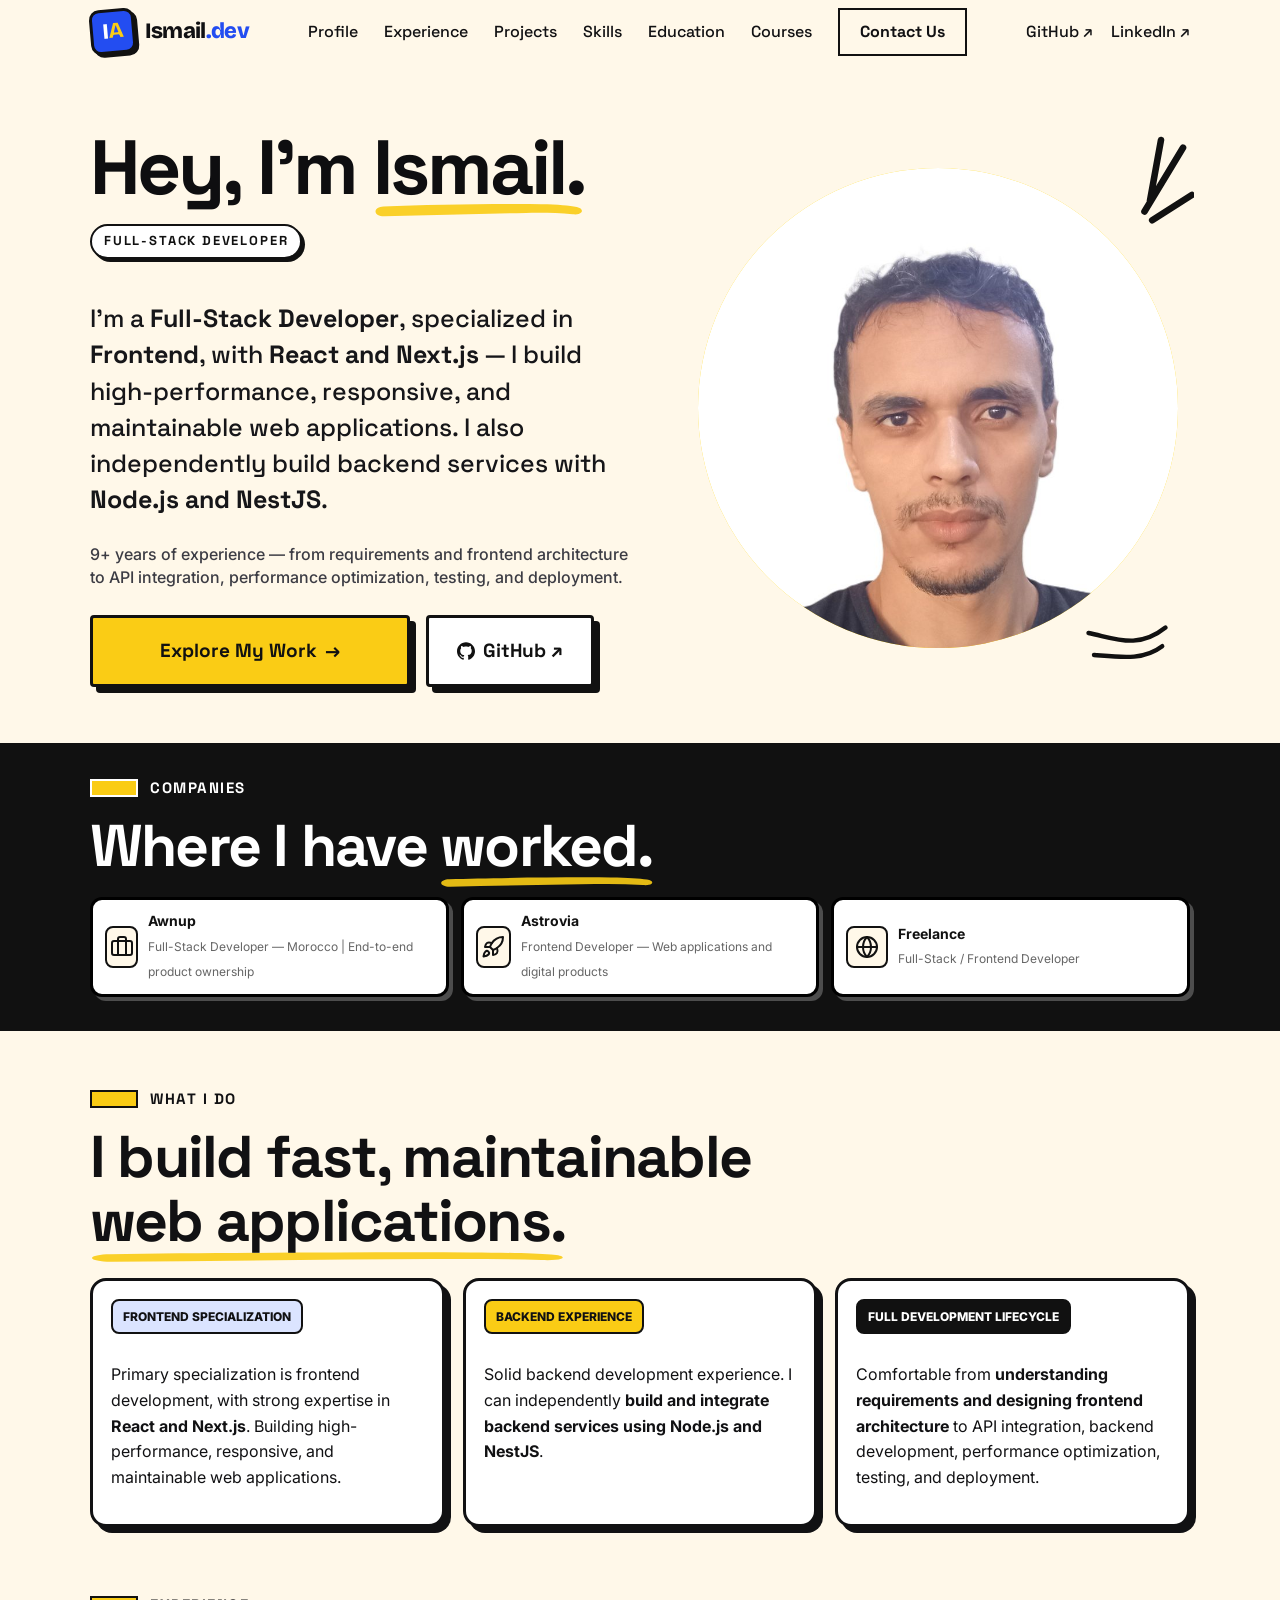
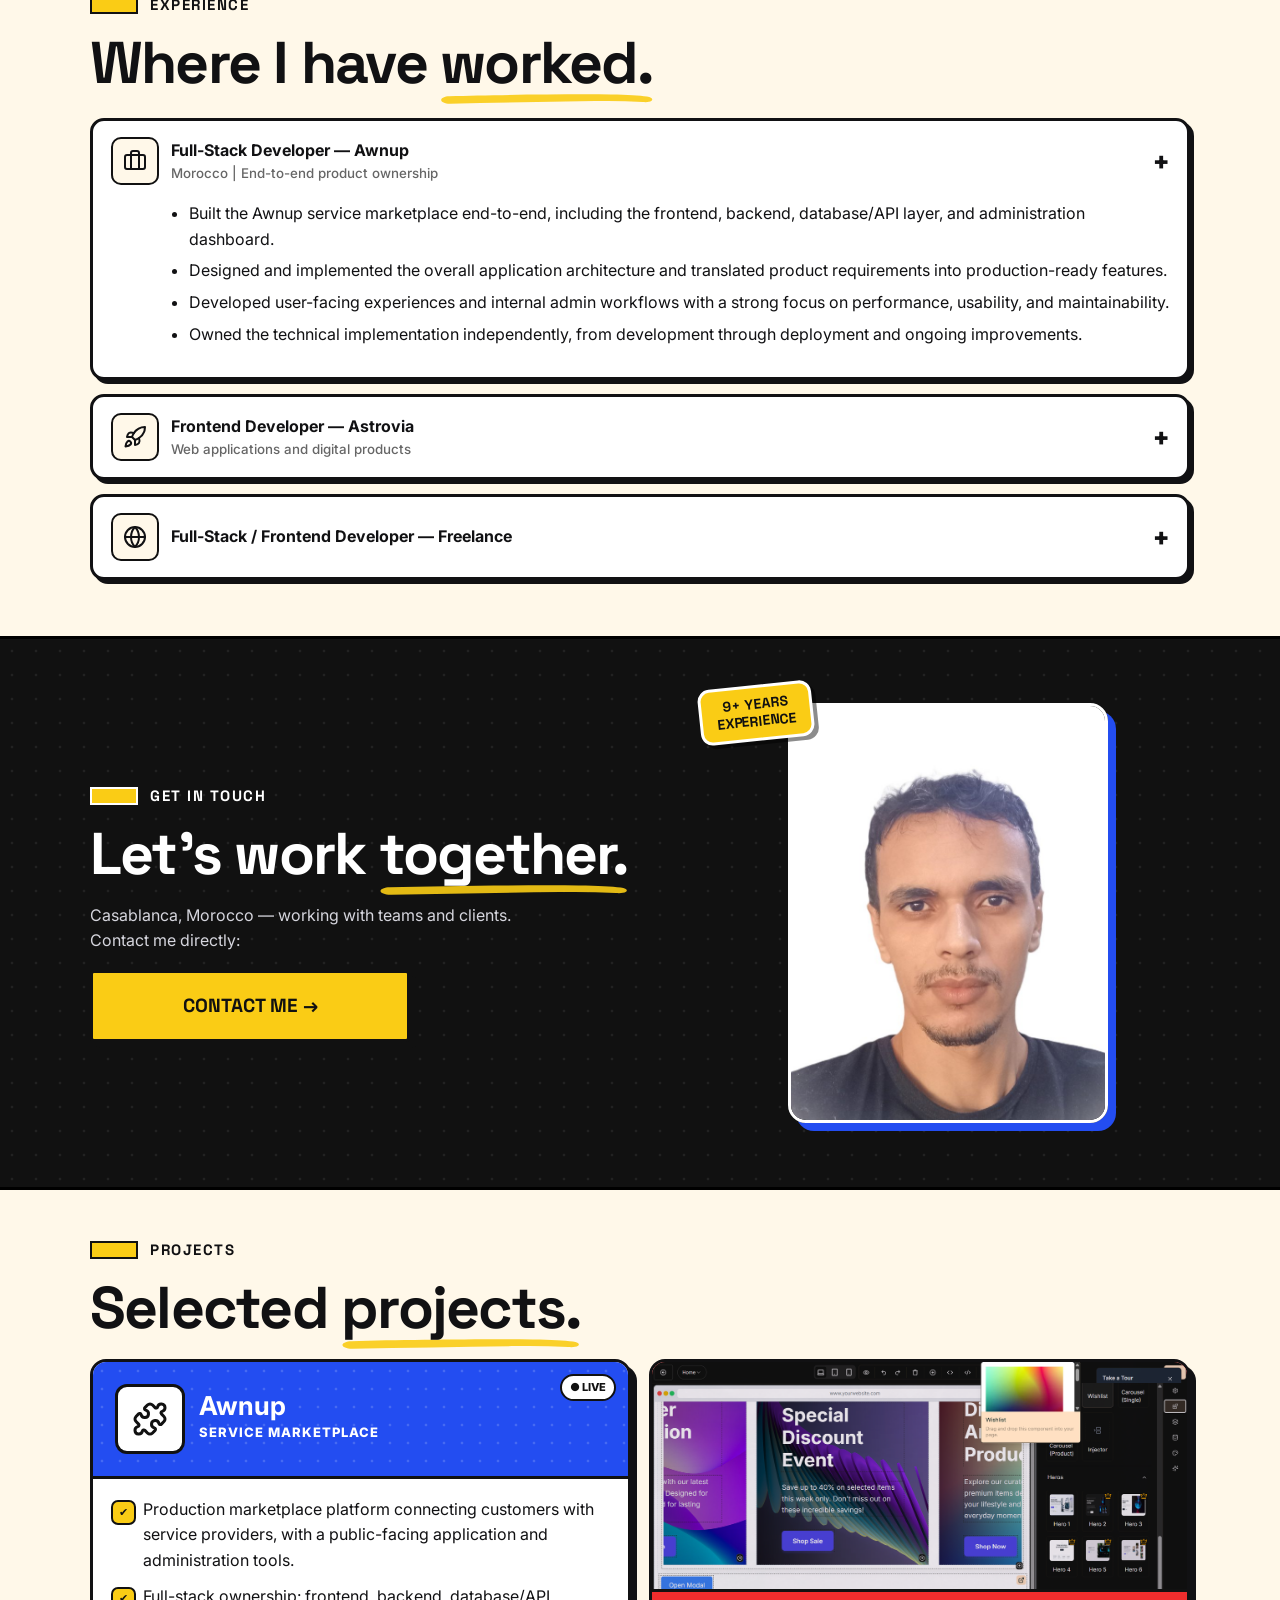
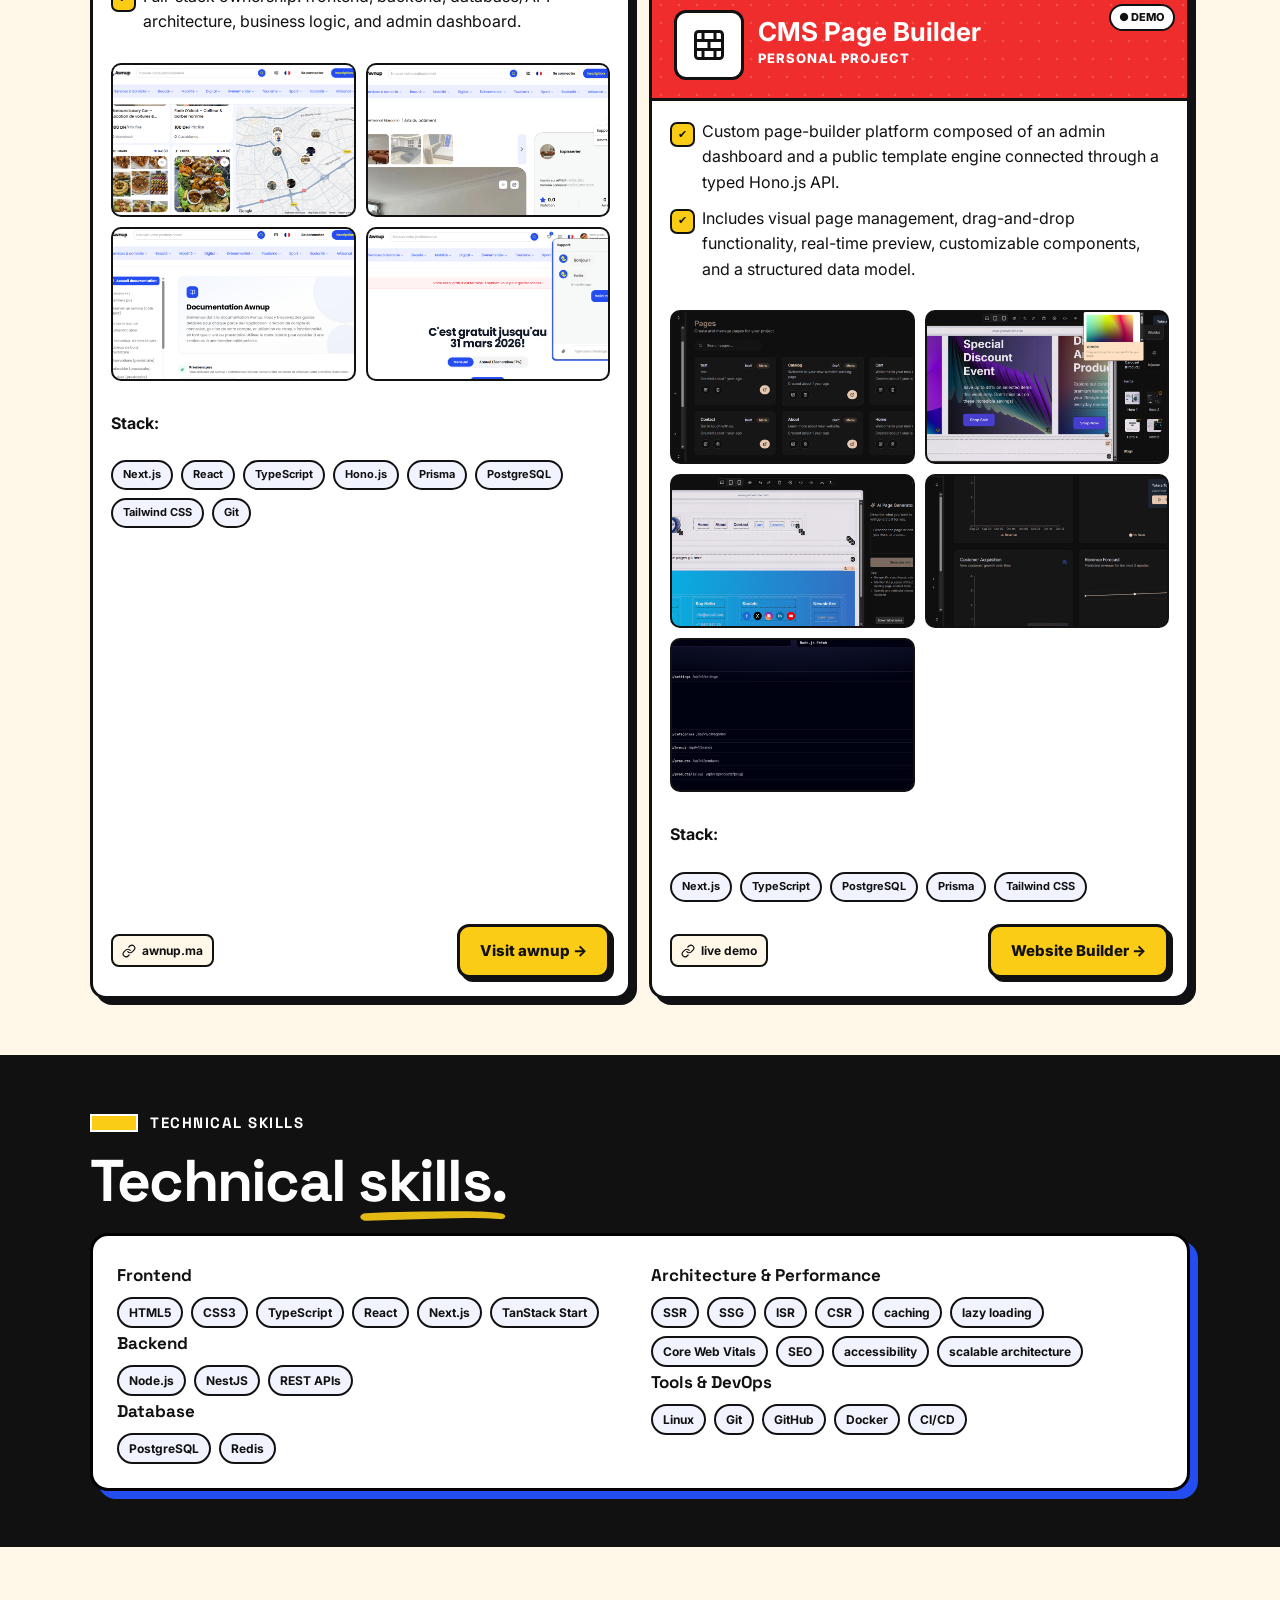
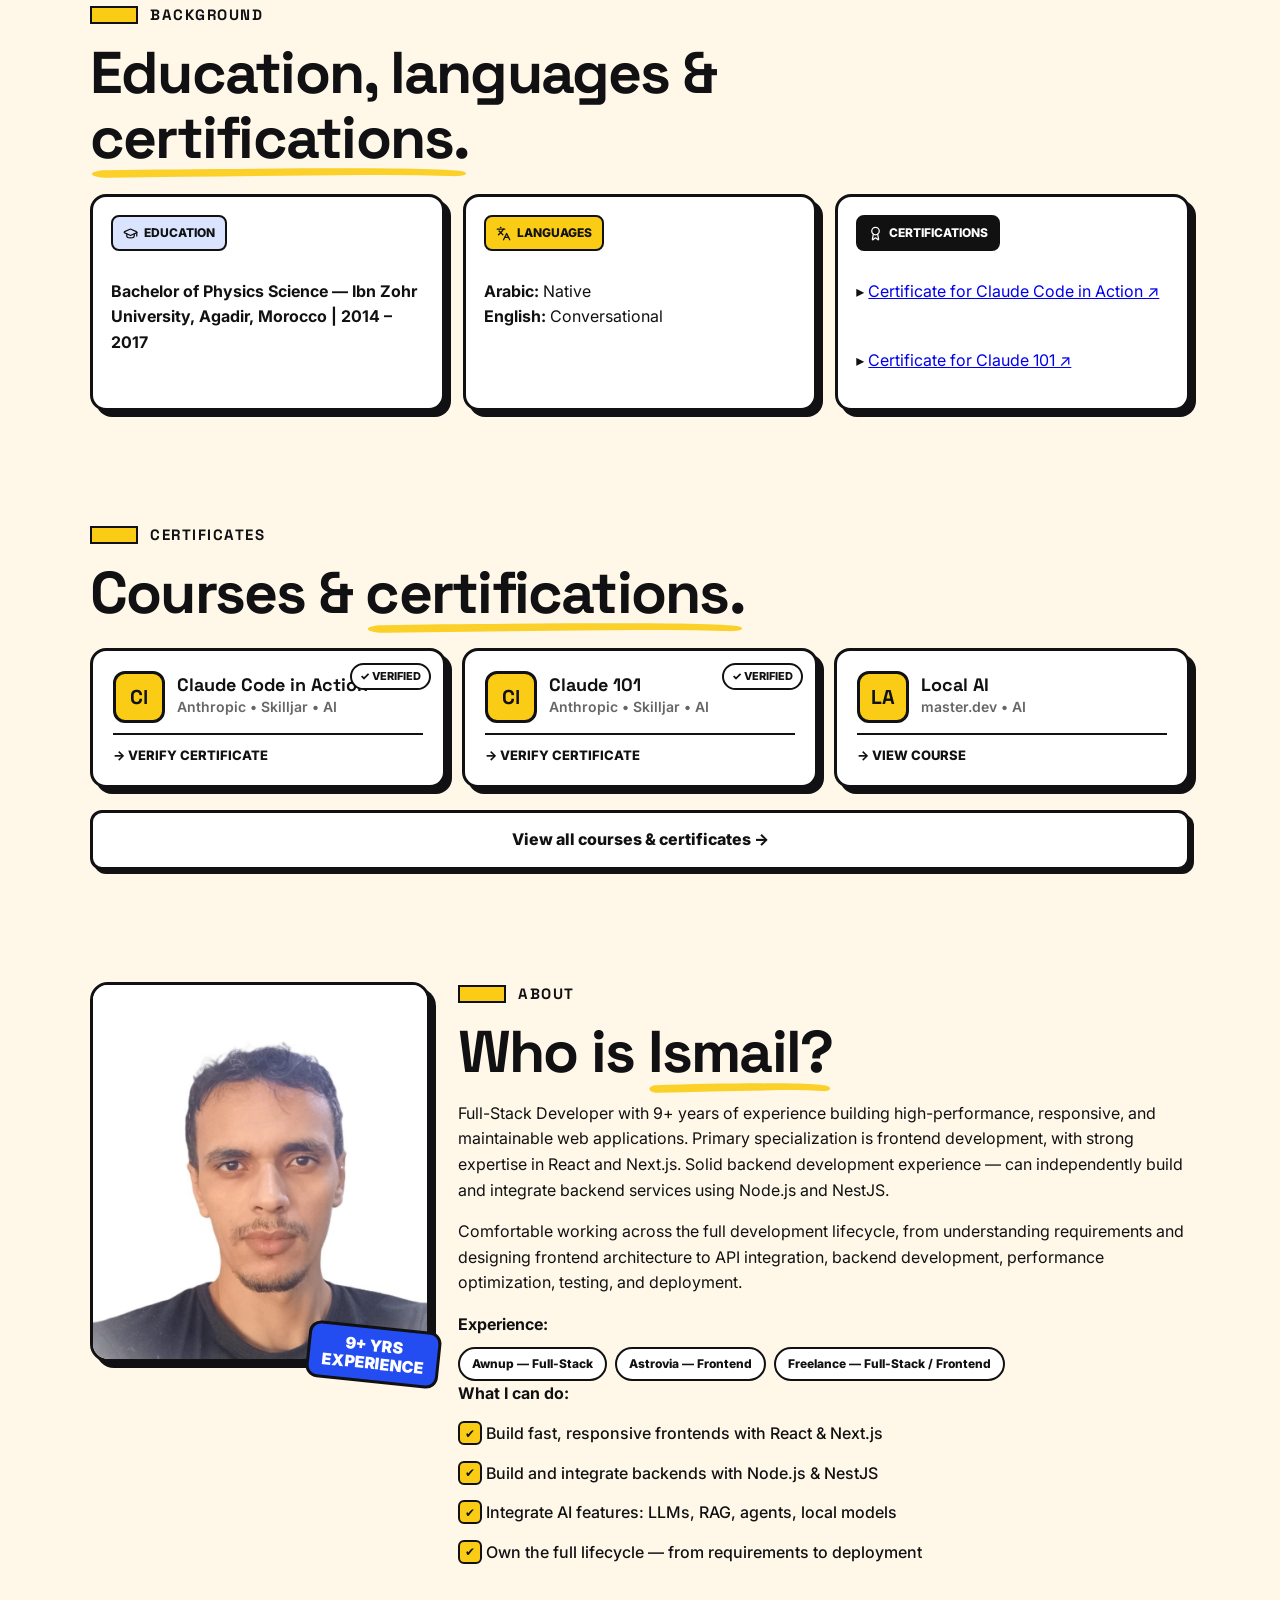
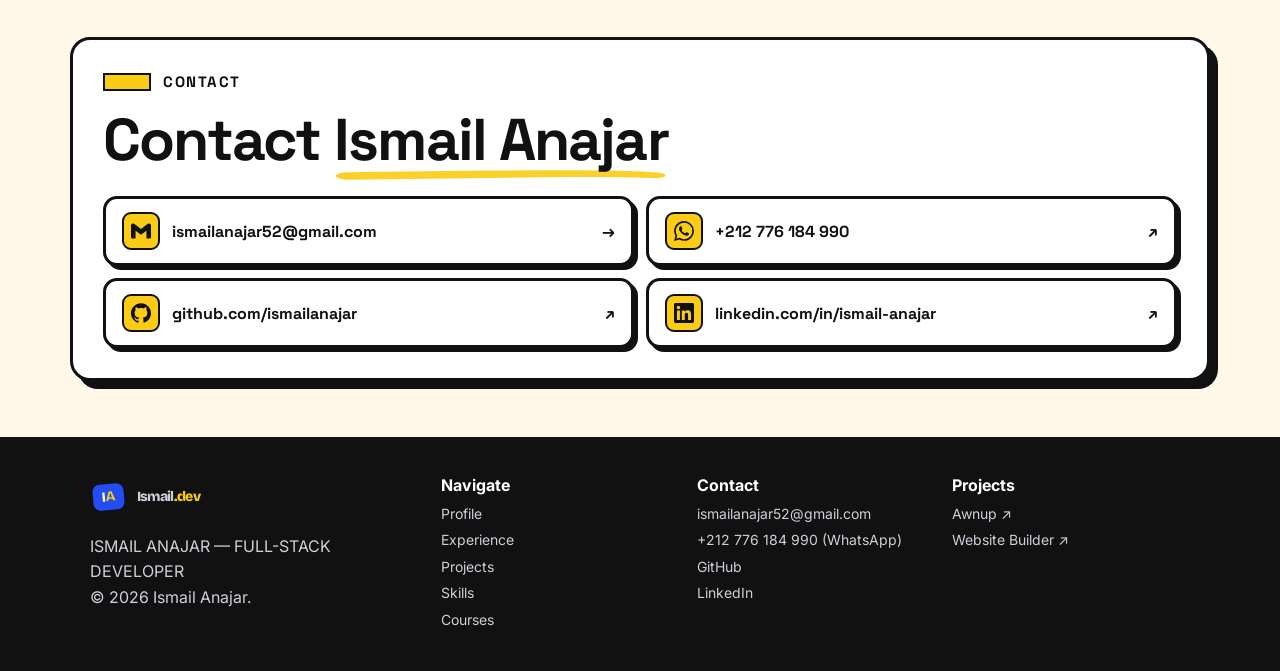
==== commit 367fcf8e: "Add courses page with filters, certificates and course catalog" ====
--- a/index.html
+++ b/index.html
@@ -39,13 +39,17 @@
     "https://page-builder-two.vercel.app/"
   ],
   "knowsAbout": ["React", "Next.js", "TypeScript", "TanStack Start", "Node.js", "NestJS", "REST APIs", "PostgreSQL", "Prisma", "Redis", "Tailwind CSS", "Docker", "SSR", "SEO", "Core Web Vitals", "LLM Integration", "Prompt Engineering", "RAG", "AI Agents", "Claude Code"],
-  "alumniOf": { "@type": "CollegeOrUniversity", "name": "Ibn Zohr University" }
+  "alumniOf": { "@type": "CollegeOrUniversity", "name": "Ibn Zohr University" },
+  "hasCredential": [
+    { "@type": "EducationalOccupationalCredential", "name": "Certificate for Claude Code in Action", "url": "https://verify.skilljar.com/c/f4zqfapu47c4" },
+    { "@type": "EducationalOccupationalCredential", "name": "Certificate for Claude 101", "url": "https://verify.skilljar.com/c/u36soxd4pjkc" }
+  ]
 }
 </script>
 <link rel="preconnect" href="https://fonts.googleapis.com">
 <link rel="preconnect" href="https://fonts.gstatic.com" crossorigin>
 <link href="https://fonts.googleapis.com/css2?family=Space+Grotesk:wght@500;600;700&family=Inter:wght@400;500;600;700;800&family=Bricolage+Grotesque:opsz,wght@12..96,700;12..96,800&display=swap" rel="stylesheet">
-<link rel="stylesheet" href="styles.css?v=31" />
+<link rel="stylesheet" href="styles.css?v=33" />
 <link rel="icon" href="data:image/svg+xml,<svg xmlns='http://www.w3.org/2000/svg' viewBox='0 0 100 100'><rect width='100' height='100' rx='20' fill='%23234df1'/><text x='50' y='68' font-size='55' text-anchor='middle' fill='%23FACC15' font-family='Arial Black'>IA</text></svg>">
 </head>
 <body>
@@ -59,6 +63,7 @@
       <a href="#projects">Projects</a>
       <a href="#skills">Skills</a>
       <a href="#education">Education</a>
+      <a href="#courses">Courses</a>
       <a href="#contact" class="nav-box">Contact Us</a>
     </nav>
     <div class="nav-actions">
@@ -281,6 +286,29 @@
         <p>▸ <a href="https://verify.skilljar.com/c/u36soxd4pjkc" target="_blank" rel="noopener">Certificate for Claude 101 ↗</a></p>
       </div>
     </div>
+  </div>
+</section>
+
+<!-- COURSES PREVIEW -->
+<section class="section" id="courses">
+  <div class="container">
+    <p class="sec-kicker"><i></i>CERTIFICATES</p>
+    <h2 class="sec-title">Courses & <span class="u-stroke">certifications.</span></h2>
+    <div class="course-grid" style="margin-top:22px">
+      <article class="course-card"><span class="live">✓ VERIFIED</span>
+        <div class="course-top"><span class="course-logo">Cl</span><div><h3>Claude Code in Action</h3><p class="course-meta">Anthropic • Skilljar • AI</p></div></div>
+        <a class="card-link" href="https://verify.skilljar.com/c/f4zqfapu47c4" target="_blank" rel="noopener">→ VERIFY CERTIFICATE</a>
+      </article>
+      <article class="course-card"><span class="live">✓ VERIFIED</span>
+        <div class="course-top"><span class="course-logo">Cl</span><div><h3>Claude 101</h3><p class="course-meta">Anthropic • Skilljar • AI</p></div></div>
+        <a class="card-link" href="https://verify.skilljar.com/c/u36soxd4pjkc" target="_blank" rel="noopener">→ VERIFY CERTIFICATE</a>
+      </article>
+      <article class="course-card">
+        <div class="course-top"><span class="course-logo">LA</span><div><h3>Local AI</h3><p class="course-meta">master.dev • AI</p></div></div>
+        <a class="card-link" href="https://master.dev/courses/local-ai/" target="_blank" rel="noopener">→ VIEW COURSE</a>
+      </article>
+    </div>
+    <a class="wide-btn" href="courses.html">View all courses & certificates →</a>
   </div>
 </section>
 
@@ -326,7 +354,7 @@
 <footer>
   <div class="container foot-grid">
     <div><a class="logo logo-light" href="#top"><span class="logo-box">I<b>A</b></span><span class="logo-text">Ismail<em>.dev</em></span></a><p>ISMAIL ANAJAR — FULL-STACK DEVELOPER<br>© 2026 Ismail Anajar.</p></div>
-    <div><strong>Navigate</strong><a href="#profile">Profile</a><a href="#experience">Experience</a><a href="#projects">Projects</a><a href="#skills">Skills</a></div>
+    <div><strong>Navigate</strong><a href="#profile">Profile</a><a href="#experience">Experience</a><a href="#projects">Projects</a><a href="#skills">Skills</a><a href="#courses">Courses</a></div>
     <div><strong>Contact</strong><a href="mailto:ismailanajar52@gmail.com">ismailanajar52@gmail.com</a><a href="https://wa.me/212776184990" target="_blank" rel="noopener">+212 776 184 990 (WhatsApp)</a><a href="https://github.com/ismailanajar" target="_blank" rel="noopener">GitHub</a><a href="https://www.linkedin.com/in/ismail-anajar-7584b343a" target="_blank" rel="noopener">LinkedIn</a></div>
     <div><strong>Projects</strong><a href="https://awnup.ma/fr" target="_blank" rel="noopener">Awnup ↗</a><a href="https://page-builder-two.vercel.app/" target="_blank" rel="noopener">Website Builder ↗</a></div>
   </div>
@@ -342,6 +370,6 @@
   <button class="lb-next" id="lbNext" aria-label="Next">›</button>
 </div>
 <button id="toTop" aria-label="Back to top">↑</button>
-<script src="script.js"></script>
+<script src="script.js?v=2"></script>
 </body>
 </html>
--- a/styles.css
+++ b/styles.css
@@ -266,6 +266,20 @@
 .lb-close:hover,.lb-prev:hover,.lb-next:hover{background:#fff}
 @media(max-width:640px){.lb-prev{left:6px}.lb-next{right:6px}.lb-prev,.lb-next{width:40px;height:40px}}
 
+/* COURSES */
+.page-hero{padding:56px 0 60px}
+.filter-bar{display:flex;gap:10px;flex-wrap:wrap;margin:22px 0}
+.filter-btn{font-family:"Space Grotesk","Space Grotesk Fallback",system-ui,sans-serif;font-weight:700;font-size:14px;border:var(--border);border-radius:999px;padding:9px 20px;background:#fff;color:#111;cursor:pointer;box-shadow:var(--shadow-sm)}
+.filter-btn.active{background:#111;color:#fff}
+.course-grid{display:grid;grid-template-columns:repeat(3,1fr);gap:16px}
+.course-card{background:#fff;border:var(--border);border-radius:var(--r);box-shadow:var(--shadow);padding:20px;display:flex;flex-direction:column;gap:10px;position:relative}
+.course-top{display:flex;align-items:center;gap:12px}
+.course-logo{width:52px;height:52px;border:3px solid #111;border-radius:12px;background:var(--yellow);display:flex;align-items:center;justify-content:center;font-family:"Space Grotesk","Space Grotesk Fallback",system-ui,sans-serif;font-weight:700;font-size:20px;flex-shrink:0}
+.course-card h3{font-size:18px;margin:0}
+.course-meta{font-size:13px;color:#666;font-weight:600;margin:2px 0 0}
+.course-card p{font-size:14px}
+.course-empty{display:none;background:#fff;border:2px dashed #111;border-radius:12px;padding:24px;text-align:center;color:#555;font-weight:600;margin-top:16px}
+
 /* REVEAL */
 .reveal{opacity:0;transform:translateY(18px);transition:.5s}
 .reveal.visible{opacity:1;transform:none}
@@ -273,7 +287,7 @@
 /* RESPONSIVE */
 @media(max-width:900px){
   .hero-grid,.cta-grid,.about-grid,.focus-grid{grid-template-columns:1fr}
-  .cards3,.testi-grid{grid-template-columns:1fr 1fr}
+  .cards3,.testi-grid,.course-grid{grid-template-columns:1fr 1fr}
   .logo-grid{grid-template-columns:1fr 1fr}
   .project-grid{grid-template-columns:1fr}
   .nav-links{display:none;position:absolute;top:64px;left:0;right:0;background:#fff;border-bottom:3px solid #111;flex-direction:column;padding:14px 20px}
@@ -285,7 +299,7 @@
   .exp-body{padding-left:18px}
 }
 @media(max-width:560px){
-  .cards3,.testi-grid,.logo-grid,.stats-grid,.contact-rows{grid-template-columns:1fr}
+  .cards3,.testi-grid,.logo-grid,.stats-grid,.contact-rows,.course-grid{grid-template-columns:1fr}
   .photo-wrap{width:min(340px,86vw);height:min(340px,86vw)}
   .big-title{font-size:26px}
   .btn-hero{min-width:100%;font-size:17px}
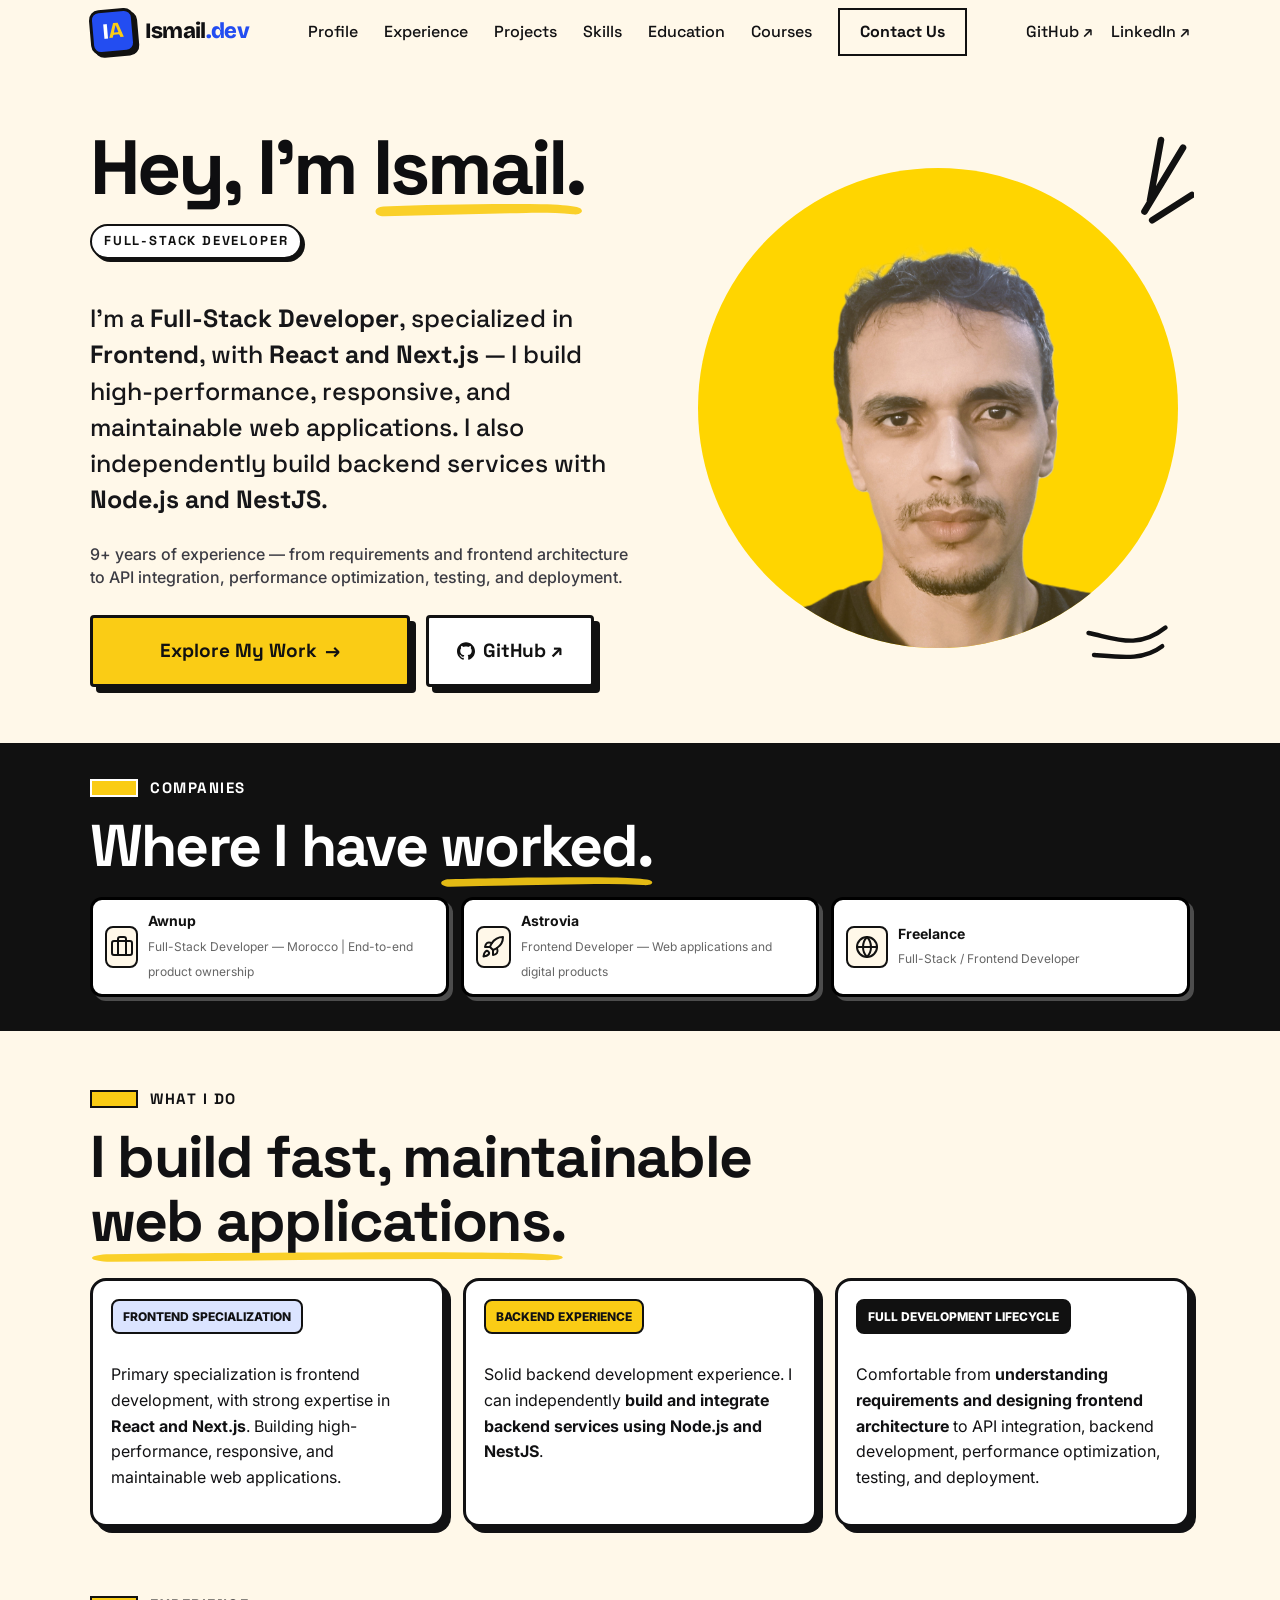
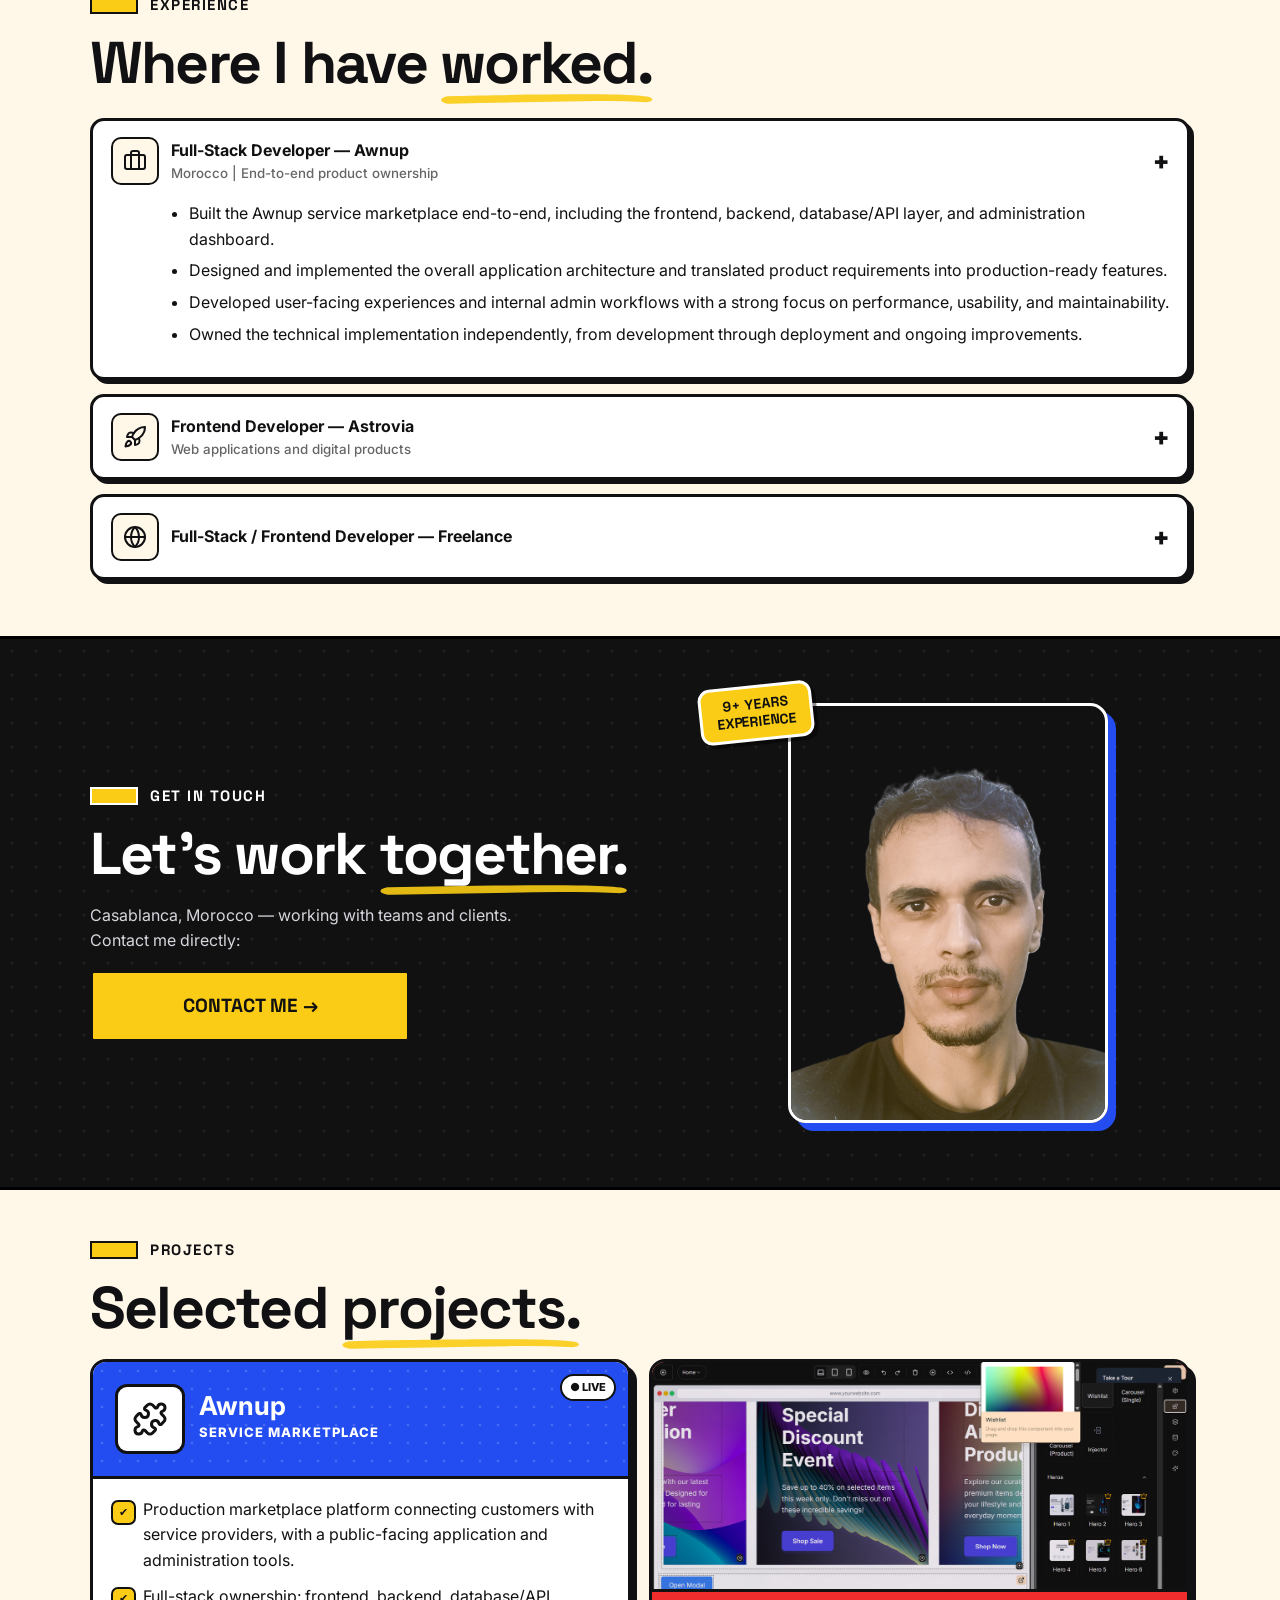
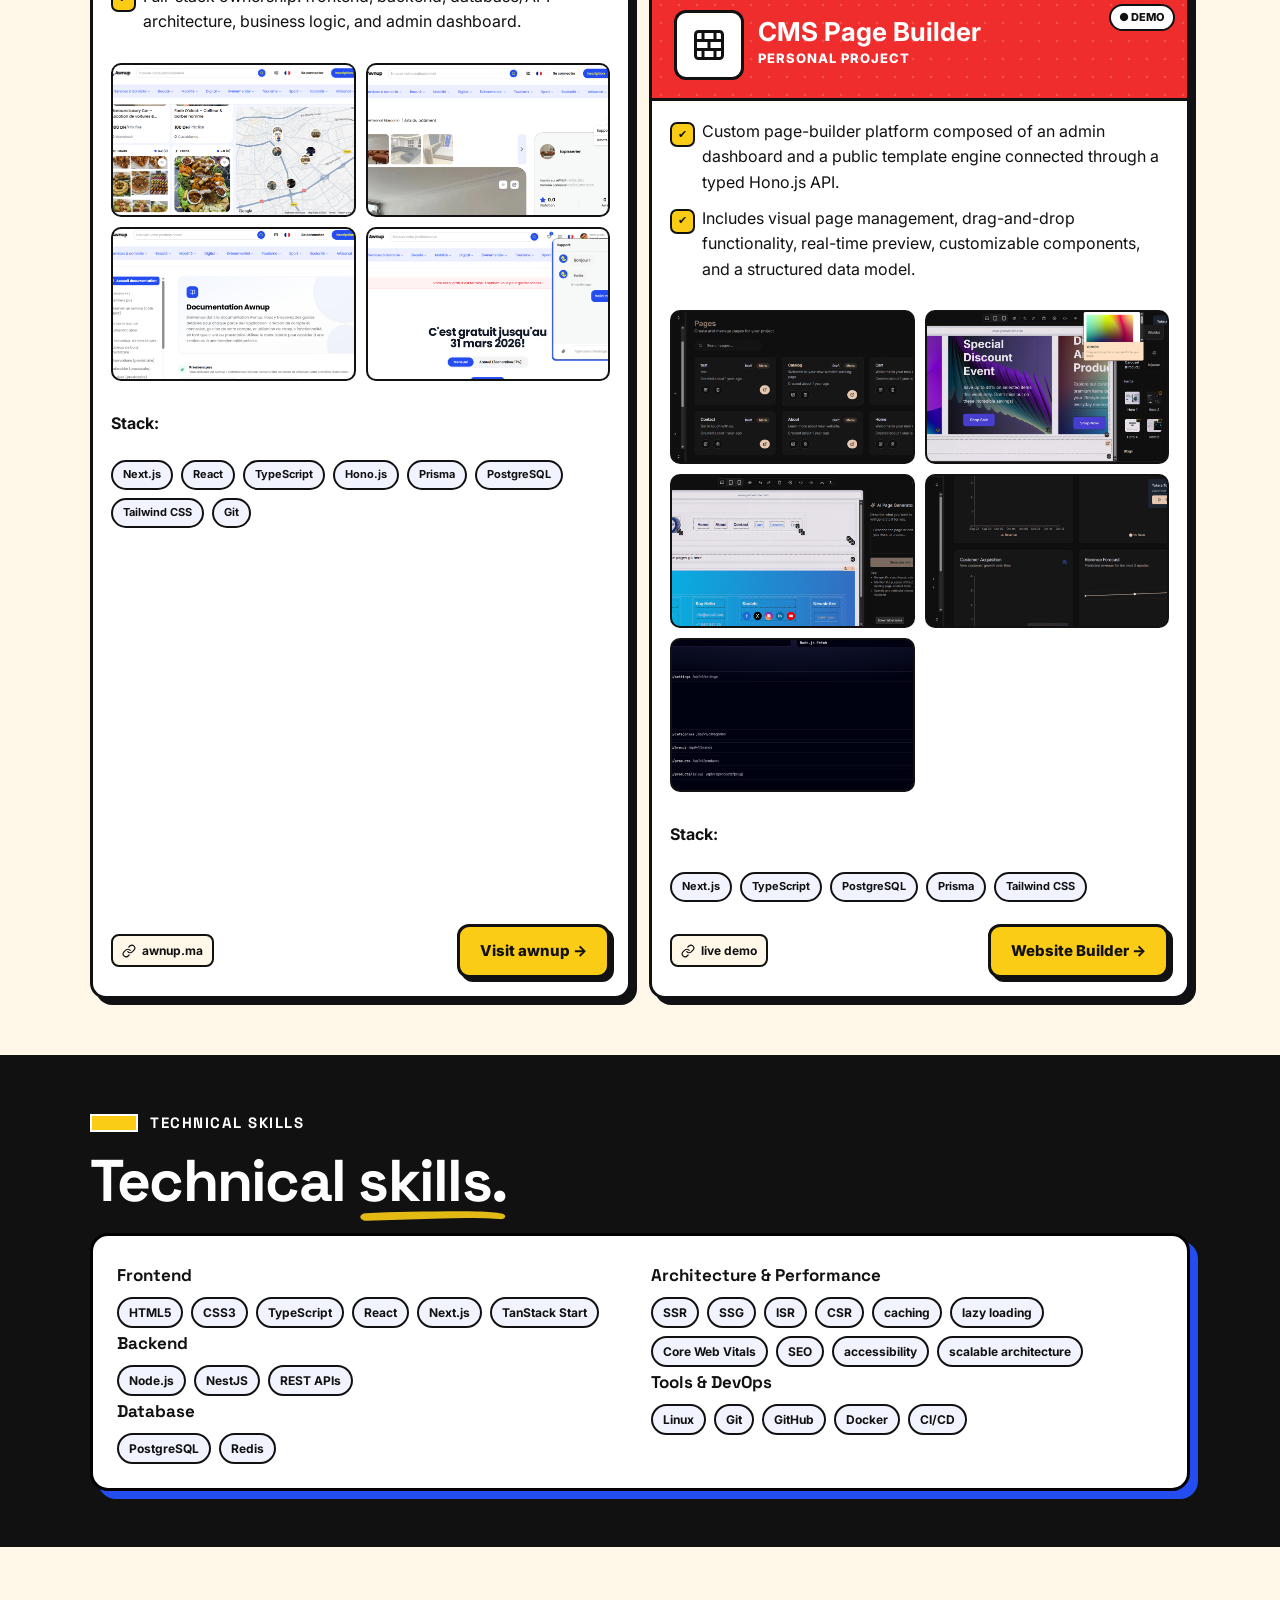
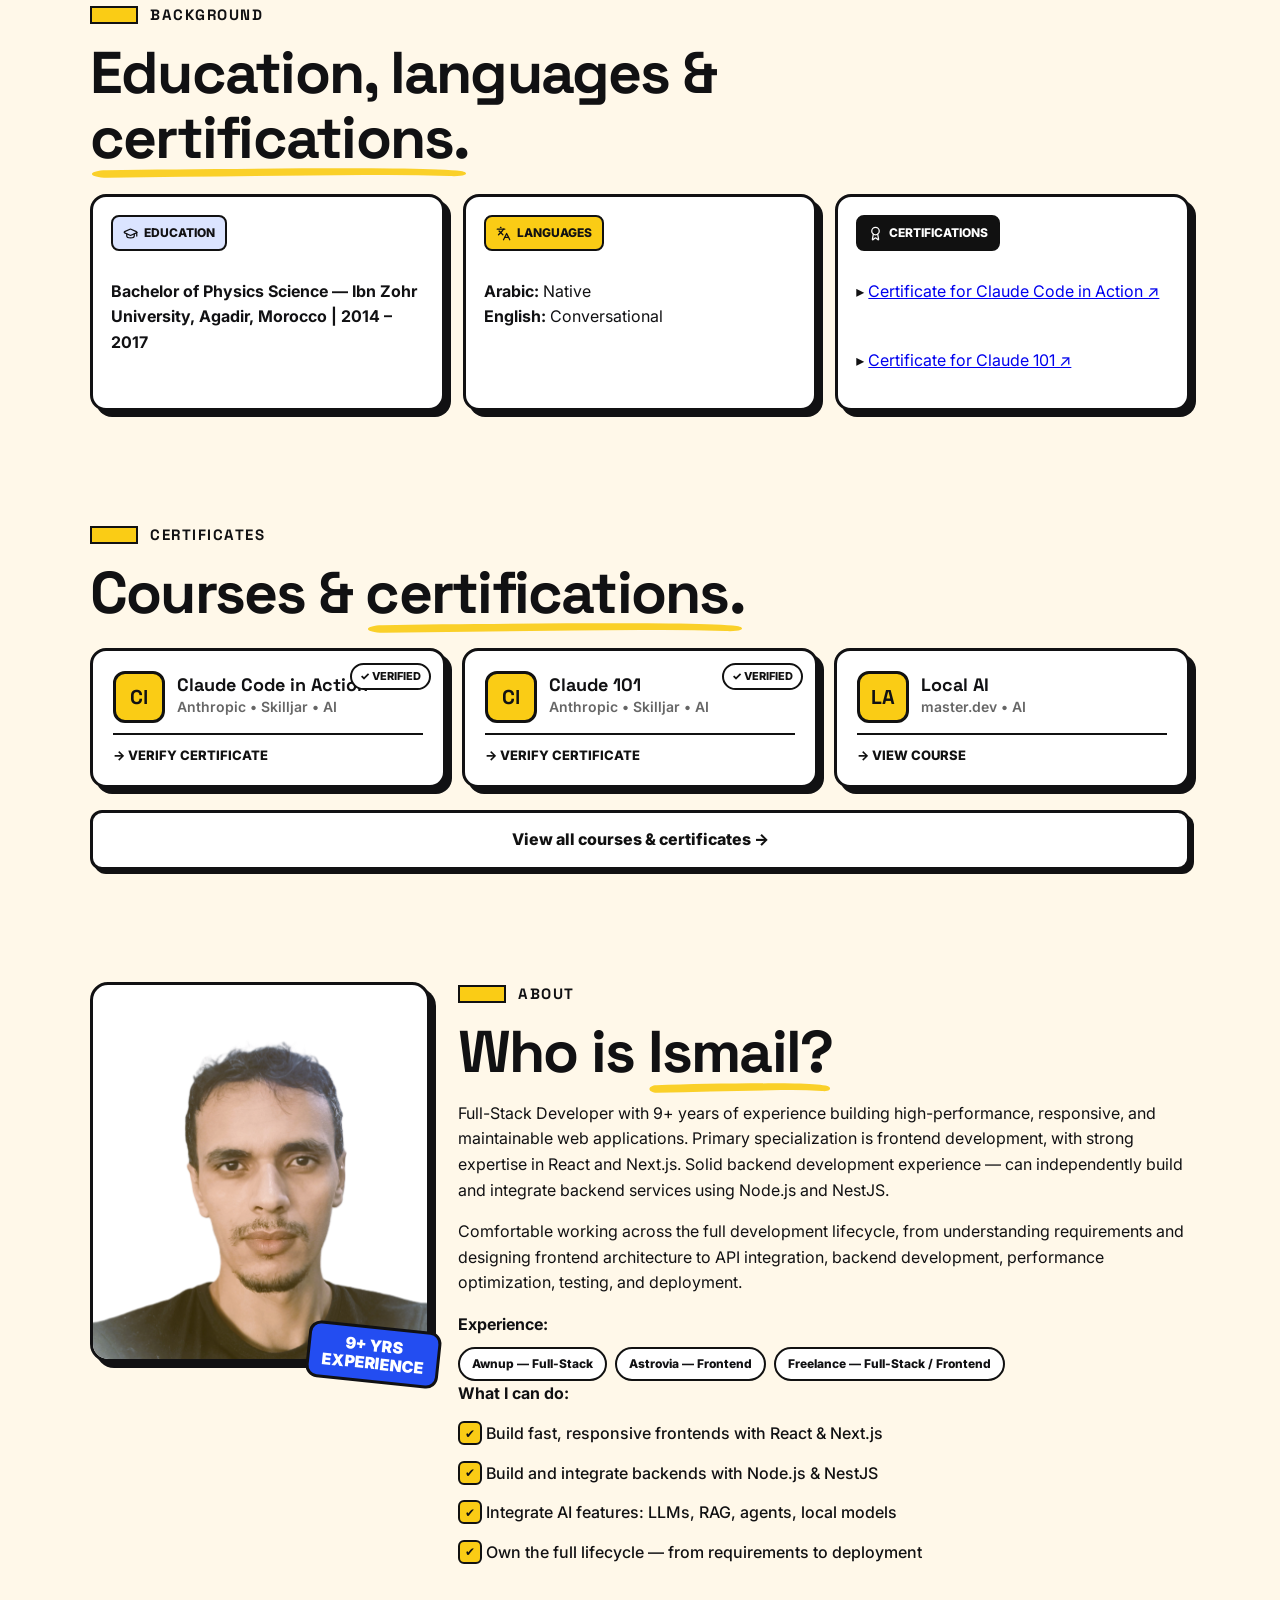
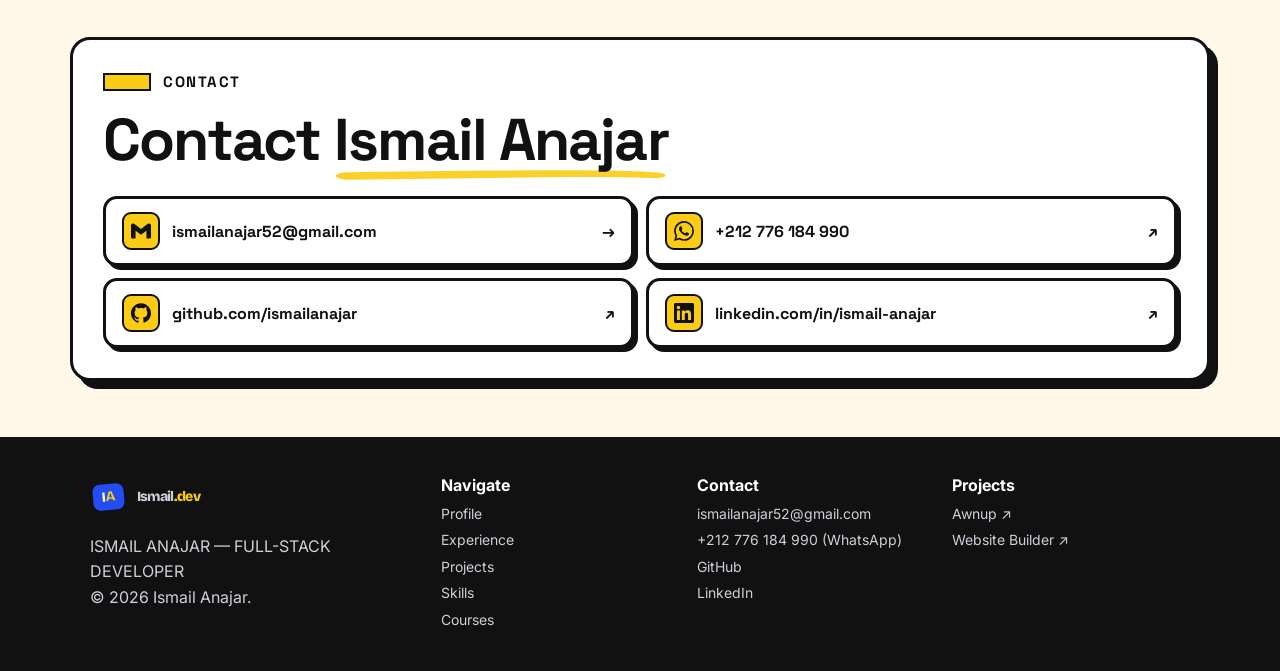
==== commit 471a213f: "\Use ismail-anajar.png as profile photo"" ====
--- a/index.html
+++ b/index.html
@@ -90,7 +90,7 @@
     <div class="hero-photo">
       <div class="photo-wrap">
         <div class="photo-yellow"></div>
-        <img src="assets/profile.jpg" alt="Ismail Anajar portrait" />
+        <img src="assets/ismail-anajar.png" alt="Ismail Anajar portrait" />
         <svg class="doodle doodle-tr" viewBox="0 0 100 90" fill="none" aria-hidden="true"><path d="M70 5 L60 60 M90 12 L55 70 M98 55 L62 78" stroke="#111" stroke-width="6" stroke-linecap="round"/></svg>
         <svg class="doodle doodle-br" viewBox="0 0 80 40" fill="none" aria-hidden="true"><path d="M5 10 C 30 15, 50 25, 75 5 M10 30 C 35 32, 55 35, 72 22" stroke="#111" stroke-width="4" stroke-linecap="round"/></svg>
       </div>
@@ -188,7 +188,7 @@
     </div>
     <div class="cta-photo">
       <span class="cta-sticker">9+ YEARS<br>EXPERIENCE</span>
-      <img src="assets/profile.jpg" alt="Ismail Anajar" />
+      <img src="assets/ismail-anajar.png" alt="Ismail Anajar" />
     </div>
   </div>
 </section>
@@ -316,7 +316,7 @@
 <section class="section about" id="about">
   <div class="container about-grid">
     <div class="about-photo">
-      <img src="assets/profile.jpg" alt="Ismail Anajar" />
+      <img src="assets/ismail-anajar.png" alt="Ismail Anajar" />
       <span class="stamp">9+ YRS<br>EXPERIENCE</span>
     </div>
     <div>
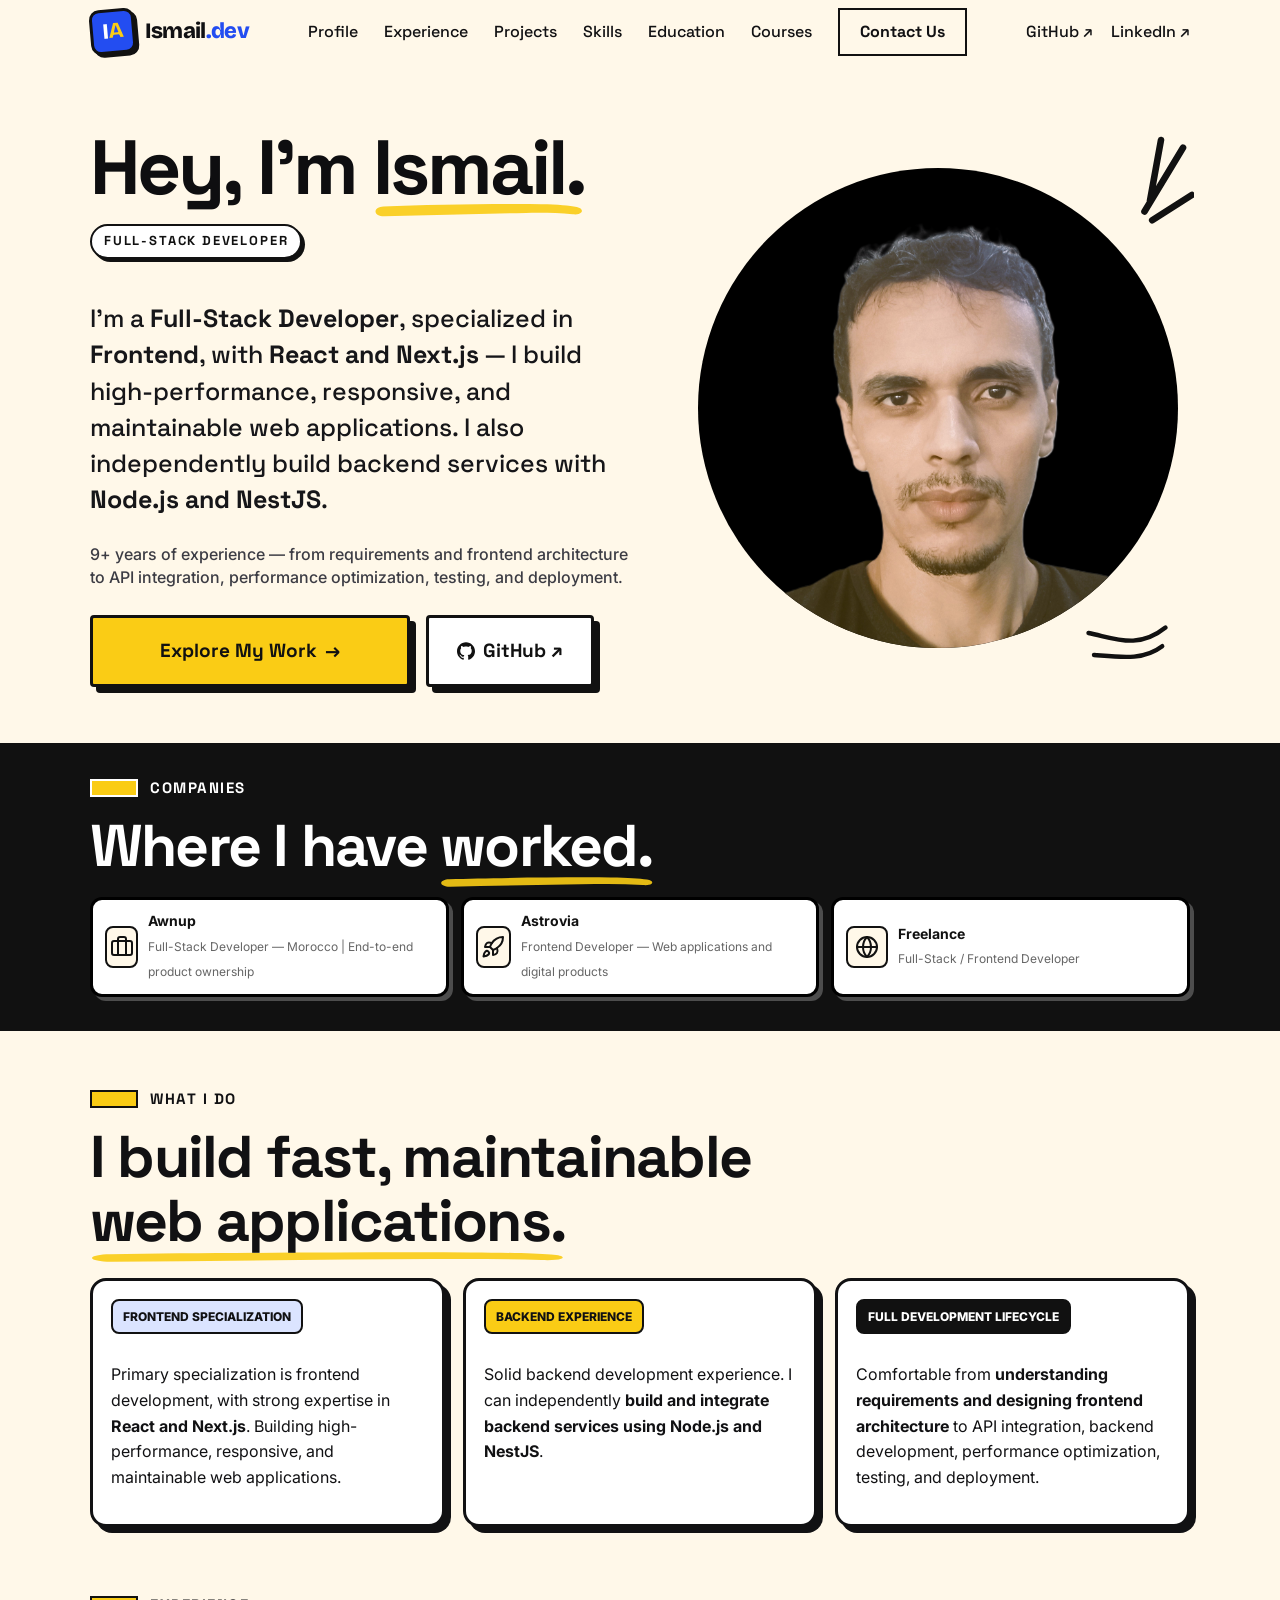
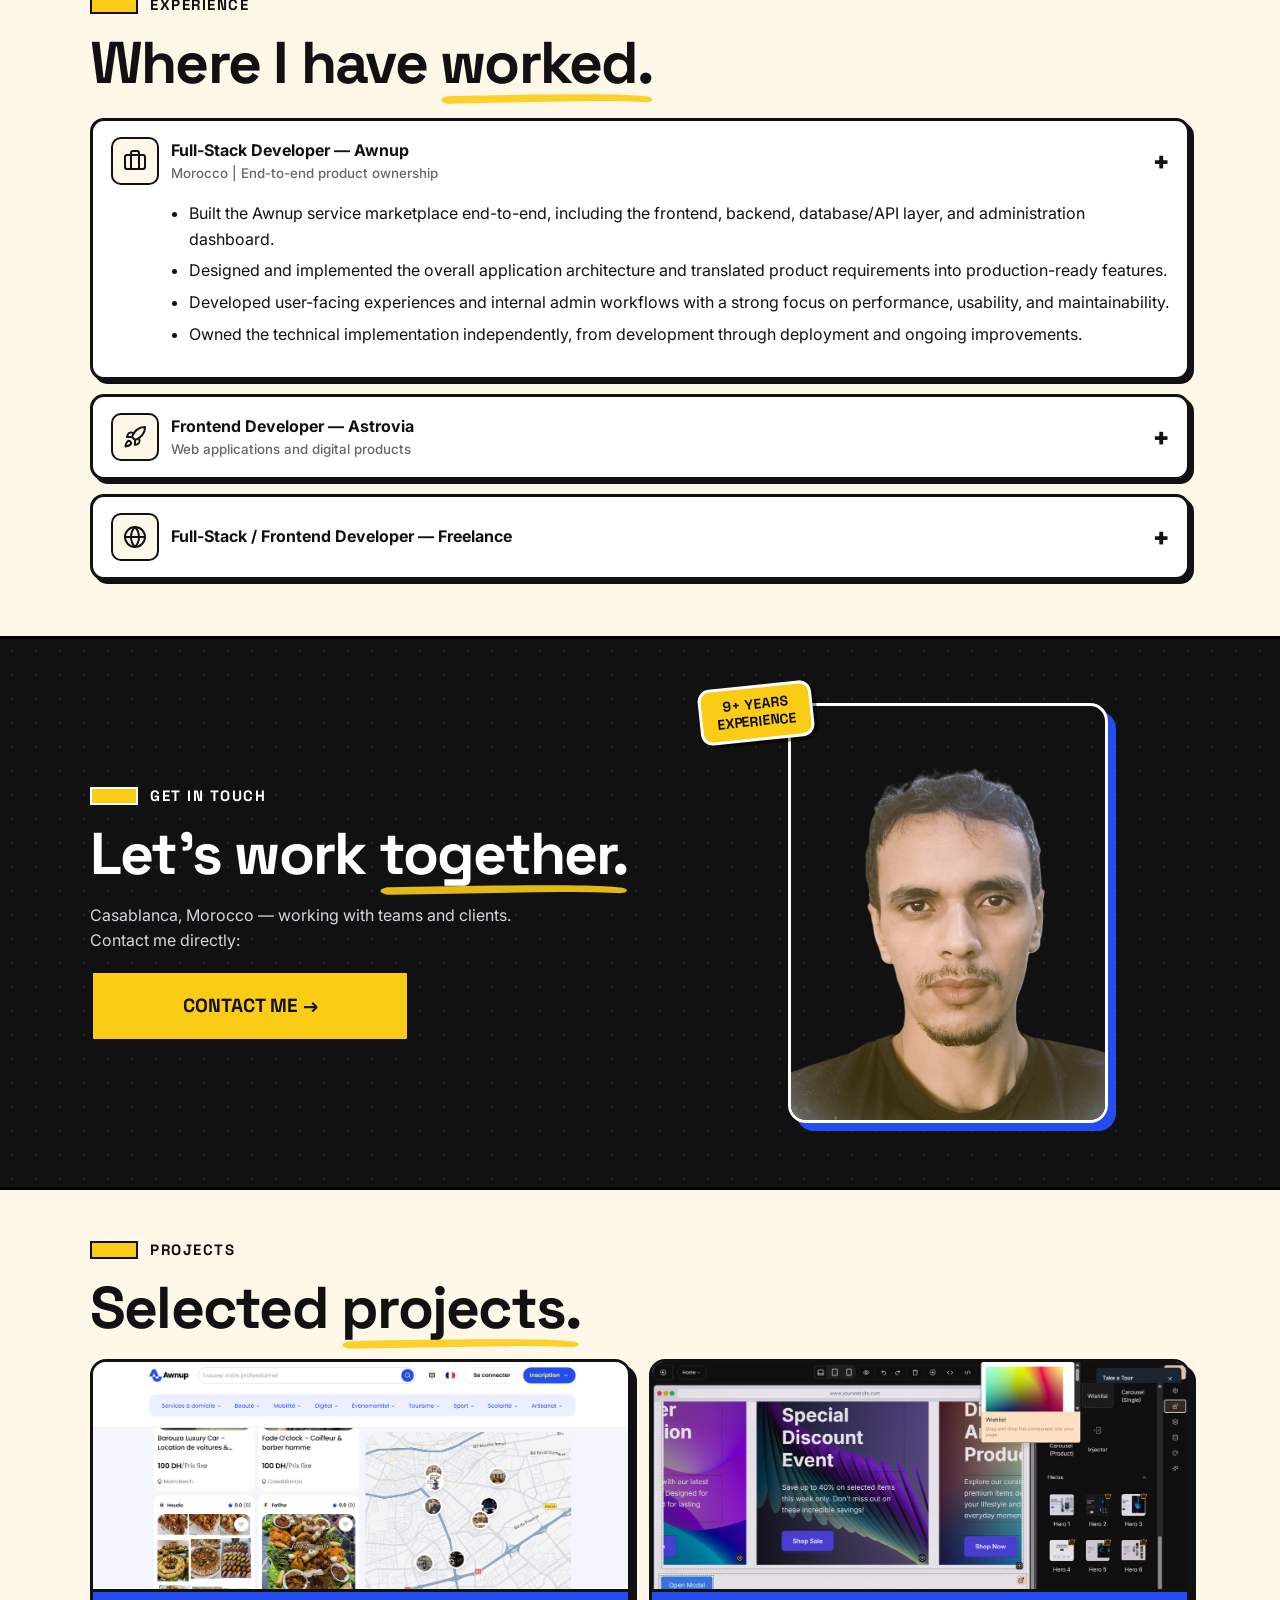
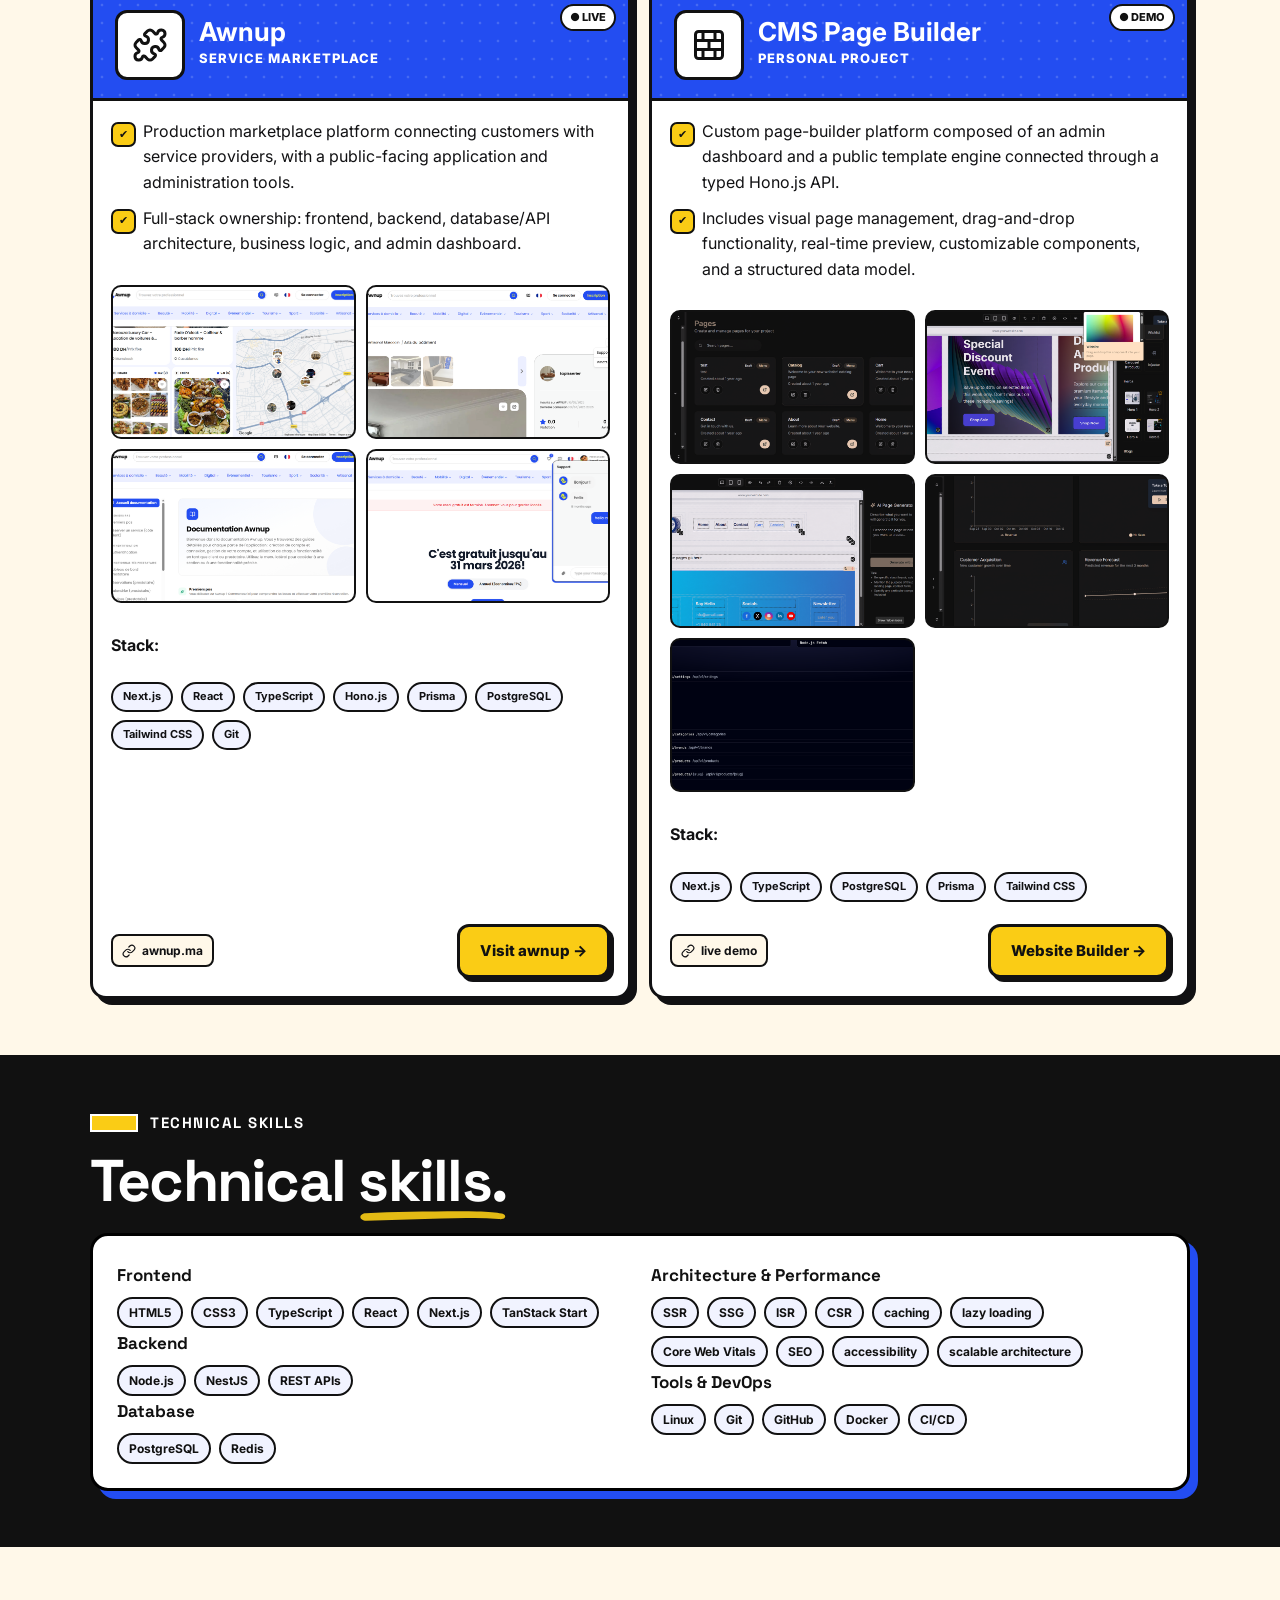
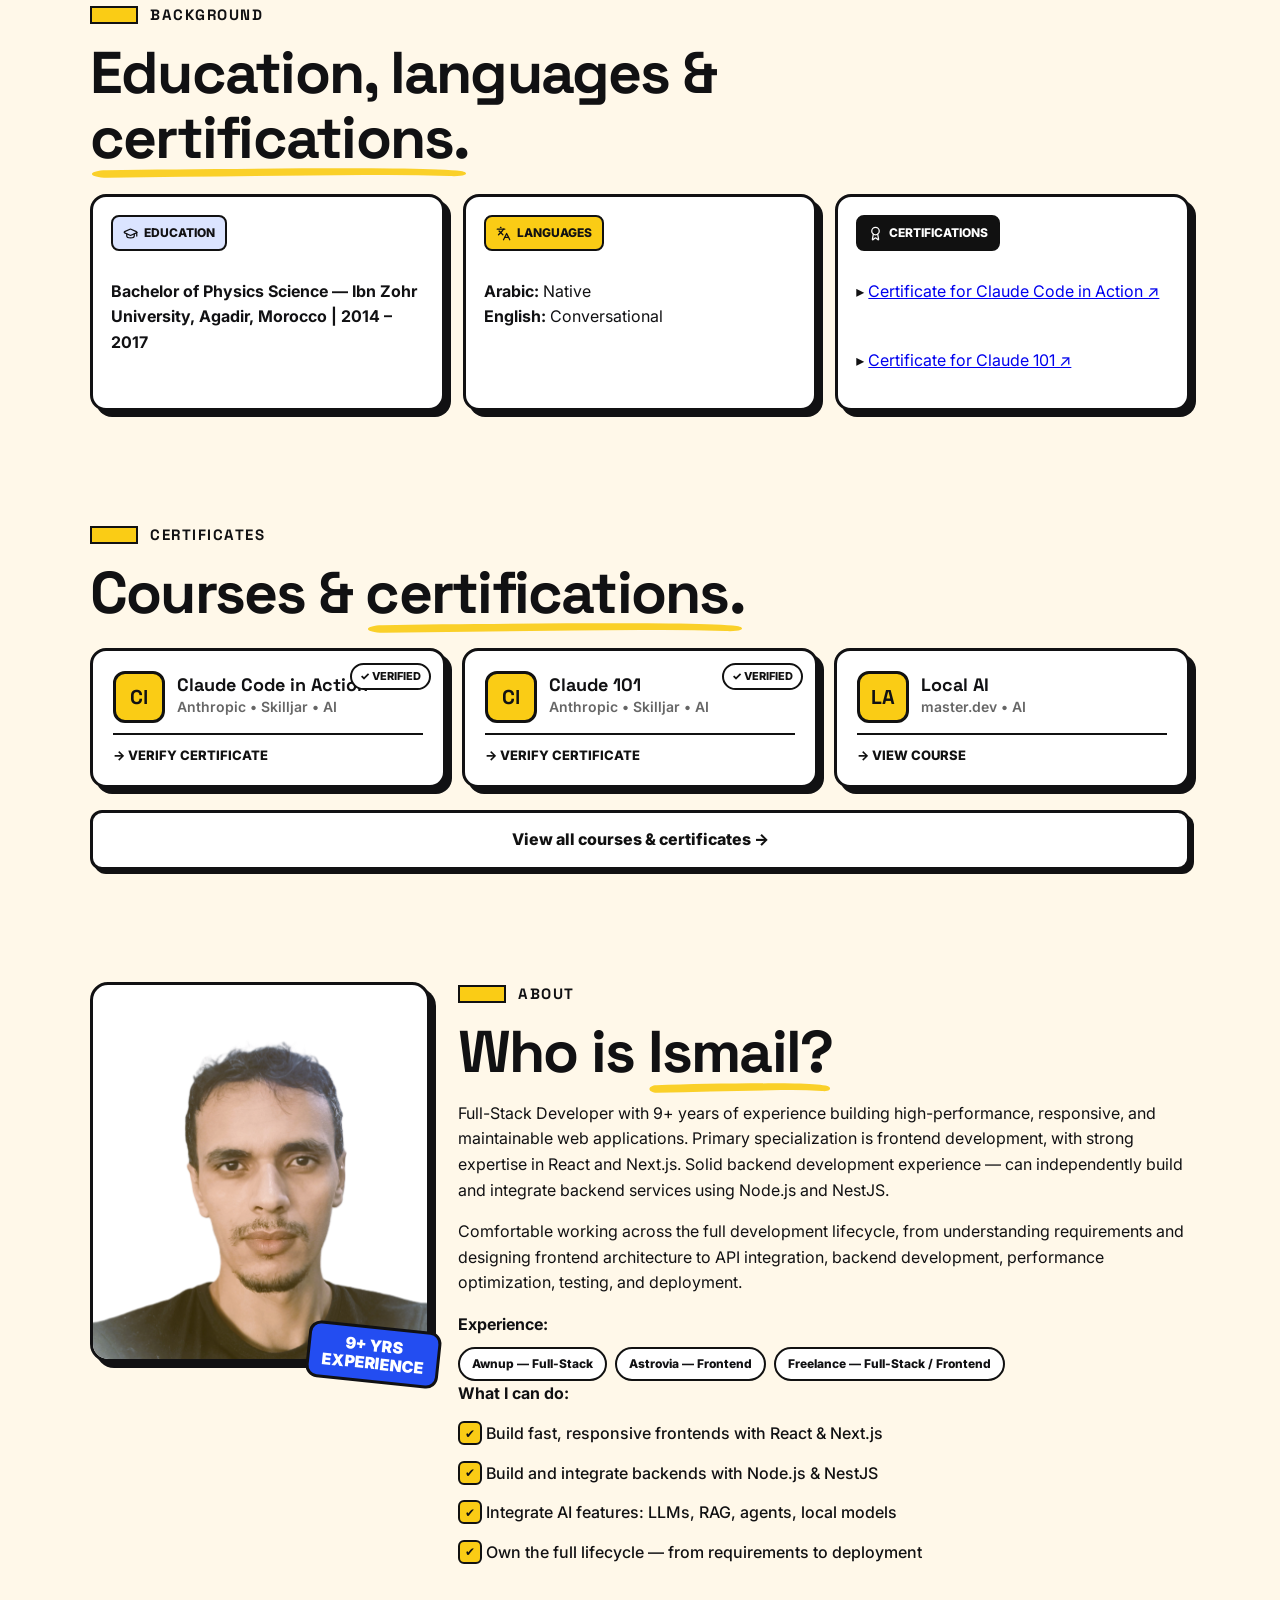
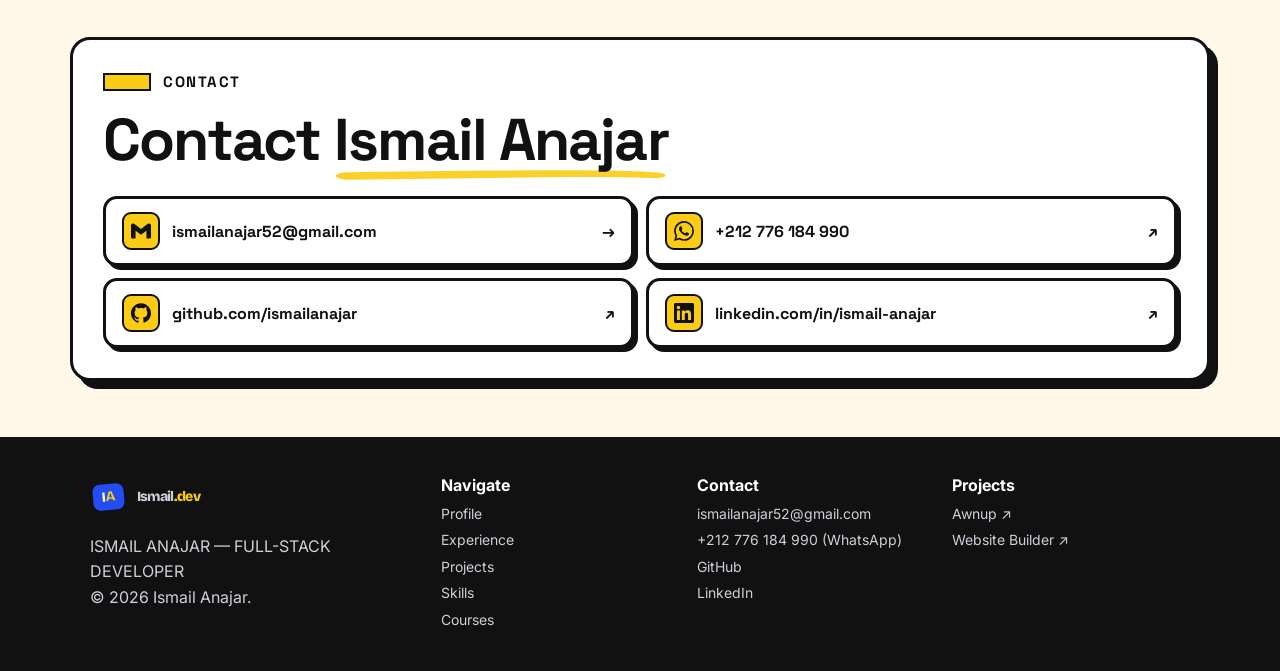
==== commit e5727da8: "\Unify project cards and update site content"" ====
--- a/index.html
+++ b/index.html
@@ -200,7 +200,7 @@
     <h2 class="sec-title" style="margin-top:0">Selected <span class="u-stroke">projects.</span></h2>
     <div class="project-grid">
       <article class="proj-card">
-        <div class="proj-cover cover-blue"><span class="proj-emoji"><svg viewBox="0 0 24 24" fill="none" stroke="currentColor" stroke-width="2" stroke-linecap="round" stroke-linejoin="round" aria-hidden="true"><path d="M15.39 4.39a1 1 0 0 0 1.68-.474 2.5 2.5 0 1 1 3.014 3.015 1 1 0 0 0-.474 1.68l1.683 1.682a2.414 2.414 0 0 1 0 3.414L19.61 15.39a1 1 0 0 1-1.68-.474 2.5 2.5 0 1 0-3.014 3.015 1 1 0 0 1 .474 1.68l-1.683 1.682a2.414 2.414 0 0 1-3.414 0L8.61 19.61a1 1 0 0 0-1.68.474 2.5 2.5 0 1 1-3.014-3.015 1 1 0 0 0 .474-1.68l-1.683-1.682a2.414 2.414 0 0 1 0-3.414L4.39 8.61a1 1 0 0 1 1.68.474 2.5 2.5 0 1 0 3.014-3.015 1 1 0 0 1-.474-1.68l1.683-1.682a2.414 2.414 0 0 1 3.414 0z"/></svg></span><div><strong>Awnup</strong><em>SERVICE MARKETPLACE</em></div><span class="live">● LIVE</span></div>
+        <div class="proj-cover cover-blue cover-media"><img class="cover-shot" src="assets/awnup-marketplace-map.png" alt="Awnup marketplace preview" /><div class="cover-bar"><span class="proj-emoji"><svg viewBox="0 0 24 24" fill="none" stroke="currentColor" stroke-width="2" stroke-linecap="round" stroke-linejoin="round" aria-hidden="true"><path d="M15.39 4.39a1 1 0 0 0 1.68-.474 2.5 2.5 0 1 1 3.014 3.015 1 1 0 0 0-.474 1.68l1.683 1.682a2.414 2.414 0 0 1 0 3.414L19.61 15.39a1 1 0 0 1-1.68-.474 2.5 2.5 0 1 0-3.014 3.015 1 1 0 0 1 .474 1.68l-1.683 1.682a2.414 2.414 0 0 1-3.414 0L8.61 19.61a1 1 0 0 0-1.68.474 2.5 2.5 0 1 1-3.014-3.015 1 1 0 0 0 .474-1.68l-1.683-1.682a2.414 2.414 0 0 1 0-3.414L4.39 8.61a1 1 0 0 1 1.68.474 2.5 2.5 0 1 0 3.014-3.015 1 1 0 0 1-.474-1.68l1.683-1.682a2.414 2.414 0 0 1 3.414 0z"/></svg></span><div><strong>Awnup</strong><em>SERVICE MARKETPLACE</em></div><span class="live">● LIVE</span></div></div>
         <div class="proj-body">
           <ul>
             <li>Production marketplace platform connecting customers with service providers, with a public-facing application and administration tools.</li>
@@ -218,7 +218,7 @@
         </div>
       </article>
       <article class="proj-card">
-        <div class="proj-cover cover-red cover-media"><img class="cover-shot" src="assets/pagebuilder-editor.png" alt="CMS Page Builder visual editor preview" /><div class="cover-bar"><span class="proj-emoji"><svg viewBox="0 0 24 24" fill="none" stroke="currentColor" stroke-width="2" stroke-linecap="round" stroke-linejoin="round" aria-hidden="true"><rect width="18" height="18" x="3" y="3" rx="2"/><path d="M12 9v6"/><path d="M16 15v6"/><path d="M16 3v6"/><path d="M3 15h18"/><path d="M3 9h18"/><path d="M8 15v6"/><path d="M8 3v6"/></svg></span><div><strong>CMS Page Builder</strong><em>PERSONAL PROJECT</em></div><span class="live">● DEMO</span></div></div>
+        <div class="proj-cover cover-blue cover-media"><img class="cover-shot" src="assets/pagebuilder-editor.png" alt="CMS Page Builder visual editor preview" /><div class="cover-bar"><span class="proj-emoji"><svg viewBox="0 0 24 24" fill="none" stroke="currentColor" stroke-width="2" stroke-linecap="round" stroke-linejoin="round" aria-hidden="true"><rect width="18" height="18" x="3" y="3" rx="2"/><path d="M12 9v6"/><path d="M16 15v6"/><path d="M16 3v6"/><path d="M3 15h18"/><path d="M3 9h18"/><path d="M8 15v6"/><path d="M8 3v6"/></svg></span><div><strong>CMS Page Builder</strong><em>PERSONAL PROJECT</em></div><span class="live">● DEMO</span></div></div>
         <div class="proj-body">
           <ul>
             <li>Custom page-builder platform composed of an admin dashboard and a public template engine connected through a typed Hono.js API.</li>
--- a/styles.css
+++ b/styles.css
@@ -1,316 +1,1668 @@
-:root{
-  --blue:#234df1;
-  --blue-dark:#1a3cc4;
-  --yellow:#FACC15;
-  --paper:#FFF8E9;
-  --paper2:#FFFDF4;
-  --ink:#111113;
-  --muted:#5b5b66;
-  --border:3px solid #111113;
-  --shadow:6px 6px 0 #111113;
-  --shadow-sm:4px 4px 0 #111113;
-  --r:16px;
-}
-*{box-sizing:border-box}
-html{scroll-behavior:smooth}
-body{margin:0;font-family:'Inter',system-ui,sans-serif;background:var(--paper);color:var(--ink);line-height:1.6}
-h1,h2,h3{font-family:"Space Grotesk","Space Grotesk Fallback",system-ui,sans-serif;line-height:1.1;margin:0 0 12px}
-.container{max-width:1140px;margin:0 auto;padding:0 20px}
-.center{text-align:center}
-.muted{color:var(--muted);max-width:760px}
-.muted-light{color:#c9c9d4}
+:root {
+  --blue: #234df1;
+  --blue-dark: #1a3cc4;
+  --yellow: #facc15;
+  --paper: #fff8e9;
+  --paper2: #fffdf4;
+  --ink: #111113;
+  --muted: #5b5b66;
+  --border: 3px solid #111113;
+  --shadow: 6px 6px 0 #111113;
+  --shadow-sm: 4px 4px 0 #111113;
+  --r: 16px;
+}
+* {
+  box-sizing: border-box;
+}
+html {
+  scroll-behavior: smooth;
+}
+body {
+  margin: 0;
+  font-family: "Inter", system-ui, sans-serif;
+  background: var(--paper);
+  color: var(--ink);
+  line-height: 1.6;
+}
+h1,
+h2,
+h3 {
+  font-family: "Space Grotesk", "Space Grotesk Fallback", system-ui, sans-serif;
+  line-height: 1.1;
+  margin: 0 0 12px;
+}
+.container {
+  max-width: 1140px;
+  margin: 0 auto;
+  padding: 0 20px;
+}
+.center {
+  text-align: center;
+}
+.muted {
+  color: var(--muted);
+  max-width: 760px;
+}
+.muted-light {
+  color: #c9c9d4;
+}
 
 /* NAV */
-.nav{position:sticky;top:0;z-index:50;background:rgba(255,248,233,.92);backdrop-filter:blur(10px)}
-.nav-inner{display:flex;align-items:center;justify-content:space-between;height:64px}
-.logo{font-family:"Bricolage Grotesque","Space Grotesk",system-ui,sans-serif;font-weight:800;text-decoration:none;color:var(--ink);font-size:22px;display:flex;align-items:center;gap:10px;letter-spacing:-.03em}
-.logo-box{background:var(--blue);color:#fff;border:3px solid #111;border-radius:10px;padding:2px 9px;box-shadow:3px 3px 0 #111;transform:rotate(-5deg);transition:transform .2s ease}
-.logo-box b{color:var(--yellow);font-weight:700}
-.logo:hover .logo-box{transform:rotate(0deg)}
-.logo-text em{font-style:normal;color:var(--blue)}
-.logo-light .logo-text em{color:var(--yellow)}
-.logo-light{color:#fff}
-.nav-links{display:flex;gap:26px;align-items:center}
-.nav-links a{text-decoration:none;color:var(--ink);font-family:"Space Grotesk","Space Grotesk Fallback",system-ui,sans-serif;font-weight:500;font-size:16px;position:relative}
-.nav-links a:not(.nav-box)::after{content:"";position:absolute;left:-2px;right:-2px;bottom:-8px;height:9px;background:url("data:image/svg+xml,%3Csvg xmlns='http://www.w3.org/2000/svg' viewBox='0 0 400 40' preserveAspectRatio='none'%3E%3Cpath d='M16 13 C100 9 220 6.5 320 7.5 C352 8 374 10.5 388 14 C397 16.4 400 22 396.5 27 C393.4 31.2 387 32 380 31 C350 27.6 320 27.4 290 28 C200 30 110 33 18 36 C8 36.3 1 31 1 24.6 C1 18.4 7.6 13.4 16 13 Z' fill='%23FACC15' opacity='0.9'/%3E%3C/svg%3E") no-repeat center/100% 100%;opacity:0;transition:opacity .15s ease}
-.nav-links a:not(.nav-box):hover::after{opacity:1}
-.nav-links a.nav-box{border:2px solid #111;padding:9px 20px;font-weight:700}
-.nav-links a.nav-box:hover{background:#111;color:#fff}
-.nav-actions{display:flex;align-items:center;gap:18px}
-.nav-text{text-decoration:none;color:var(--ink);font-family:"Space Grotesk","Space Grotesk Fallback",system-ui,sans-serif;font-weight:500;font-size:16px}
-.nav-text:hover{text-decoration:underline;text-underline-offset:5px;text-decoration-thickness:2px}
-.hamburger{display:none;border:var(--border);background:var(--yellow);border-radius:10px;padding:6px 10px;font-size:18px;cursor:pointer}
+.nav {
+  position: sticky;
+  top: 0;
+  z-index: 50;
+  background: rgba(255, 248, 233, 0.92);
+  backdrop-filter: blur(10px);
+}
+.nav-inner {
+  display: flex;
+  align-items: center;
+  justify-content: space-between;
+  height: 64px;
+}
+.logo {
+  font-family: "Bricolage Grotesque", "Space Grotesk", system-ui, sans-serif;
+  font-weight: 800;
+  text-decoration: none;
+  color: var(--ink);
+  font-size: 22px;
+  display: flex;
+  align-items: center;
+  gap: 10px;
+  letter-spacing: -0.03em;
+}
+.logo-box {
+  background: var(--blue);
+  color: #fff;
+  border: 3px solid #111;
+  border-radius: 10px;
+  padding: 2px 9px;
+  box-shadow: 3px 3px 0 #111;
+  transform: rotate(-5deg);
+  transition: transform 0.2s ease;
+}
+.logo-box b {
+  color: var(--yellow);
+  font-weight: 700;
+}
+.logo:hover .logo-box {
+  transform: rotate(0deg);
+}
+.logo-text em {
+  font-style: normal;
+  color: var(--blue);
+}
+.logo-light .logo-text em {
+  color: var(--yellow);
+}
+.logo-light {
+  color: #fff;
+}
+.nav-links {
+  display: flex;
+  gap: 26px;
+  align-items: center;
+}
+.nav-links a {
+  text-decoration: none;
+  color: var(--ink);
+  font-family: "Space Grotesk", "Space Grotesk Fallback", system-ui, sans-serif;
+  font-weight: 500;
+  font-size: 16px;
+  position: relative;
+}
+.nav-links a:not(.nav-box)::after {
+  content: "";
+  position: absolute;
+  left: -2px;
+  right: -2px;
+  bottom: -8px;
+  height: 9px;
+  background: url("data:image/svg+xml,%3Csvg xmlns='http://www.w3.org/2000/svg' viewBox='0 0 400 40' preserveAspectRatio='none'%3E%3Cpath d='M16 13 C100 9 220 6.5 320 7.5 C352 8 374 10.5 388 14 C397 16.4 400 22 396.5 27 C393.4 31.2 387 32 380 31 C350 27.6 320 27.4 290 28 C200 30 110 33 18 36 C8 36.3 1 31 1 24.6 C1 18.4 7.6 13.4 16 13 Z' fill='%23FACC15' opacity='0.9'/%3E%3C/svg%3E")
+    no-repeat center/100% 100%;
+  opacity: 0;
+  transition: opacity 0.15s ease;
+}
+.nav-links a:not(.nav-box):hover::after {
+  opacity: 1;
+}
+.nav-links a.nav-box {
+  border: 2px solid #111;
+  padding: 9px 20px;
+  font-weight: 700;
+}
+.nav-links a.nav-box:hover {
+  background: #111;
+  color: #fff;
+}
+.nav-actions {
+  display: flex;
+  align-items: center;
+  gap: 18px;
+}
+.nav-text {
+  text-decoration: none;
+  color: var(--ink);
+  font-family: "Space Grotesk", "Space Grotesk Fallback", system-ui, sans-serif;
+  font-weight: 500;
+  font-size: 16px;
+}
+.nav-text:hover {
+  text-decoration: underline;
+  text-underline-offset: 5px;
+  text-decoration-thickness: 2px;
+}
+.hamburger {
+  display: none;
+  border: var(--border);
+  background: var(--yellow);
+  border-radius: 10px;
+  padding: 6px 10px;
+  font-size: 18px;
+  cursor: pointer;
+}
 
 /* BUTTONS */
-.btn{display:inline-flex;align-items:center;gap:8px;text-decoration:none;font-weight:800;border:var(--border);border-radius:12px;padding:12px 20px;box-shadow:var(--shadow-sm);transition:.15s;cursor:pointer;font-size:15px}
-.btn:hover{transform:translate(-1px,-1px);box-shadow:6px 6px 0 #111}
-.btn:active{transform:translate(2px,2px);box-shadow:1px 1px 0 #111}
-.btn-primary{background:var(--yellow);color:#111}
-.btn-yellow{background:var(--yellow);color:#111}
-.btn-white{background:#fff;color:#111}
-.btn-dark{background:#111;color:#fff}
-.btn-small{padding:8px 14px;font-size:13px}
-.btn-block{display:flex;justify-content:center;background:var(--blue);color:#fff;margin-top:18px}
+.btn {
+  display: inline-flex;
+  align-items: center;
+  gap: 8px;
+  text-decoration: none;
+  font-weight: 800;
+  border: var(--border);
+  border-radius: 12px;
+  padding: 12px 20px;
+  box-shadow: var(--shadow-sm);
+  transition: 0.15s;
+  cursor: pointer;
+  font-size: 15px;
+}
+.btn:hover {
+  transform: translate(-1px, -1px);
+  box-shadow: 6px 6px 0 #111;
+}
+.btn:active {
+  transform: translate(2px, 2px);
+  box-shadow: 1px 1px 0 #111;
+}
+.btn-primary {
+  background: var(--yellow);
+  color: #111;
+}
+.btn-yellow {
+  background: var(--yellow);
+  color: #111;
+}
+.btn-white {
+  background: #fff;
+  color: #111;
+}
+.btn-dark {
+  background: #111;
+  color: #fff;
+}
+.btn-small {
+  padding: 8px 14px;
+  font-size: 13px;
+}
+.btn-block {
+  display: flex;
+  justify-content: center;
+  background: var(--blue);
+  color: #fff;
+  margin-top: 18px;
+}
 
 /* HERO — bhal reference: photo kbira + sfer + khtota + underline + Space Grotesk */
-.hero{background:var(--paper);border-bottom:3px solid #111;padding:64px 0 56px;position:relative;overflow:hidden}
-.hero-grid{display:grid;grid-template-columns:1.05fr .95fr;gap:40px;align-items:center}
-.hero h1{font-family:"Space Grotesk","Space Grotesk Fallback",system-ui,sans-serif;font-weight:700;font-size:clamp(48px,6vw,84px);letter-spacing:-0.04em;line-height:1.02;margin:0 0 18px;color:#0e0e10}
-.u-stroke{position:relative;display:inline-block;white-space:nowrap;z-index:0}
+.hero {
+  background: var(--paper);
+  border-bottom: 3px solid #111;
+  padding: 64px 0 56px;
+  position: relative;
+  overflow: hidden;
+}
+.hero-grid {
+  display: grid;
+  grid-template-columns: 1.05fr 0.95fr;
+  gap: 40px;
+  align-items: center;
+}
+.hero h1 {
+  font-family: "Space Grotesk", "Space Grotesk Fallback", system-ui, sans-serif;
+  font-weight: 700;
+  font-size: clamp(48px, 6vw, 84px);
+  letter-spacing: -0.04em;
+  line-height: 1.02;
+  margin: 0 0 18px;
+  color: #0e0e10;
+}
+.u-stroke {
+  position: relative;
+  display: inline-block;
+  white-space: nowrap;
+  z-index: 0;
+}
 
 /* Section headers — bhal reference: kicker + titre kbir + underline */
-.sec-kicker{display:flex;align-items:center;gap:12px;font-family:"Space Grotesk","Space Grotesk Fallback",system-ui,sans-serif;font-weight:700;font-size:15px;letter-spacing:.1em;margin:0 0 14px}
-.sec-kicker.light{color:#fff}
-.sec-kicker.light i{border-color:#fff}
-.sec-kicker i{width:48px;height:18px;background:var(--yellow);border:2.5px solid #111;display:block;flex-shrink:0}
-.sec-title{font-family:"Space Grotesk","Space Grotesk Fallback",system-ui,sans-serif;font-weight:700;font-size:clamp(34px,4.6vw,60px);letter-spacing:-0.03em;line-height:1.1;max-width:920px;margin:0 0 10px}
-.u-stroke::after{content:"";position:absolute;left:.02em;right:.02em;bottom:-0.15em;height:.22em;min-height:7px;background:url("data:image/svg+xml,%3Csvg xmlns='http://www.w3.org/2000/svg' viewBox='0 0 400 40' preserveAspectRatio='none'%3E%3Cpath d='M16 13 C100 9 220 6.5 320 7.5 C352 8 374 10.5 388 14 C397 16.4 400 22 396.5 27 C393.4 31.2 387 32 380 31 C350 27.6 320 27.4 290 28 C200 30 110 33 18 36 C8 36.3 1 31 1 24.6 C1 18.4 7.6 13.4 16 13 Z' fill='%23FACC15' opacity='0.9'/%3E%3C/svg%3E") no-repeat center/100% 100%;z-index:-1}
-.hero h1 .u-stroke{z-index:0}
-.hero-role{font-family:"Space Grotesk","Space Grotesk Fallback",system-ui,sans-serif;font-weight:700;letter-spacing:.14em;font-size:13px;color:#111;background:#fff;border:2px solid #111;border-radius:999px;display:inline-block;padding:5px 12px;margin:0 0 16px;box-shadow:3px 3px 0 #111}
-.hero-sub{font-family:"Space Grotesk","Space Grotesk Fallback",system-ui,sans-serif;font-size:clamp(19px,2.2vw,25px);line-height:1.45;max-width:600px;color:#161619;font-weight:500}
-.hero-sub.small{font-family:'Inter',system-ui,sans-serif;font-size:16px;color:#3c3c44;margin-top:12px}
-.hl-u{position:relative;white-space:nowrap}
-.hl-u::after{content:"";position:absolute;left:.02em;right:.02em;bottom:-0.13em;height:.2em;min-height:7px;background:url("data:image/svg+xml,%3Csvg xmlns='http://www.w3.org/2000/svg' viewBox='0 0 400 40' preserveAspectRatio='none'%3E%3Cpath d='M16 13 C100 9 220 6.5 320 7.5 C352 8 374 10.5 388 14 C397 16.4 400 22 396.5 27 C393.4 31.2 387 32 380 31 C350 27.6 320 27.4 290 28 C200 30 110 33 18 36 C8 36.3 1 31 1 24.6 C1 18.4 7.6 13.4 16 13 Z' fill='%23FACC15' opacity='0.9'/%3E%3C/svg%3E") no-repeat center/100% 100%;z-index:-1}
-.hl-u strong{position:relative;font-weight:700}
-.hero-ctas{display:flex;flex-direction:row;align-items:center;gap:16px;margin:26px 0 0;flex-wrap:wrap}
-.btn-gh{background:#fff;color:#111;font-family:"Space Grotesk","Space Grotesk Fallback",system-ui,sans-serif;font-size:19px;font-weight:700;padding:18px 28px;border:3px solid #111;border-radius:4px;box-shadow:6px 6px 0 #111;width:auto;justify-content:center}
-.btn-hero{background:var(--yellow);color:#111;font-family:"Space Grotesk","Space Grotesk Fallback",system-ui,sans-serif;font-size:19px;font-weight:700;min-width:min(320px,100%);justify-content:center;padding:18px 28px;border:3px solid #111;border-radius:4px;box-shadow:6px 6px 0 #111}
-.btn-hero:hover{transform:translate(-2px,-2px);box-shadow:8px 8px 0 #111}
-.hero-stats{display:flex;align-items:center;gap:22px;background:#fff;border:var(--border);border-radius:var(--r);box-shadow:var(--shadow);padding:14px 18px;margin-top:10px;flex-wrap:wrap}
-.stat strong{font-size:28px;font-family:"Space Grotesk","Space Grotesk Fallback",system-ui,sans-serif;display:block;color:var(--blue)}
-.stat span{font-size:12px;font-weight:700;text-transform:uppercase;line-height:1.2;display:block}
-.dots{display:grid;grid-template-columns:repeat(5,10px);gap:6px;margin-left:auto}
-.dots i{width:10px;height:10px;background:#111;border-radius:50%;display:block;opacity:.85}
-.hero-meta{display:flex;gap:16px;margin-top:12px;font-size:13px;font-weight:600}
-.hero-photo{display:flex;justify-content:center}
-.photo-wrap{position:relative;width:min(480px,90vw);height:min(480px,90vw)}
-.photo-yellow{position:absolute;inset:0;background:#FFD500;border:none;border-radius:50%}
-.photo-wrap img{position:absolute;inset:0;width:100%;height:100%;object-fit:cover;object-position:top center;border:none;border-radius:50%;background:transparent}
-.doodle{position:absolute;pointer-events:none}
-.doodle-tr{top:-34px;right:-16px;width:110px;height:100px}
-.doodle-br{bottom:-18px;right:6px;width:90px;height:44px}
+.sec-kicker {
+  display: flex;
+  align-items: center;
+  gap: 12px;
+  font-family: "Space Grotesk", "Space Grotesk Fallback", system-ui, sans-serif;
+  font-weight: 700;
+  font-size: 15px;
+  letter-spacing: 0.1em;
+  margin: 0 0 14px;
+}
+.sec-kicker.light {
+  color: #fff;
+}
+.sec-kicker.light i {
+  border-color: #fff;
+}
+.sec-kicker i {
+  width: 48px;
+  height: 18px;
+  background: var(--yellow);
+  border: 2.5px solid #111;
+  display: block;
+  flex-shrink: 0;
+}
+.sec-title {
+  font-family: "Space Grotesk", "Space Grotesk Fallback", system-ui, sans-serif;
+  font-weight: 700;
+  font-size: clamp(34px, 4.6vw, 60px);
+  letter-spacing: -0.03em;
+  line-height: 1.1;
+  max-width: 920px;
+  margin: 0 0 10px;
+}
+.u-stroke::after {
+  content: "";
+  position: absolute;
+  left: 0.02em;
+  right: 0.02em;
+  bottom: -0.15em;
+  height: 0.22em;
+  min-height: 7px;
+  background: url("data:image/svg+xml,%3Csvg xmlns='http://www.w3.org/2000/svg' viewBox='0 0 400 40' preserveAspectRatio='none'%3E%3Cpath d='M16 13 C100 9 220 6.5 320 7.5 C352 8 374 10.5 388 14 C397 16.4 400 22 396.5 27 C393.4 31.2 387 32 380 31 C350 27.6 320 27.4 290 28 C200 30 110 33 18 36 C8 36.3 1 31 1 24.6 C1 18.4 7.6 13.4 16 13 Z' fill='%23FACC15' opacity='0.9'/%3E%3C/svg%3E")
+    no-repeat center/100% 100%;
+  z-index: -1;
+}
+.hero h1 .u-stroke {
+  z-index: 0;
+}
+.hero-role {
+  font-family: "Space Grotesk", "Space Grotesk Fallback", system-ui, sans-serif;
+  font-weight: 700;
+  letter-spacing: 0.14em;
+  font-size: 13px;
+  color: #111;
+  background: #fff;
+  border: 2px solid #111;
+  border-radius: 999px;
+  display: inline-block;
+  padding: 5px 12px;
+  margin: 0 0 16px;
+  box-shadow: 3px 3px 0 #111;
+}
+.hero-sub {
+  font-family: "Space Grotesk", "Space Grotesk Fallback", system-ui, sans-serif;
+  font-size: clamp(19px, 2.2vw, 25px);
+  line-height: 1.45;
+  max-width: 600px;
+  color: #161619;
+  font-weight: 500;
+}
+.hero-sub.small {
+  font-family: "Inter", system-ui, sans-serif;
+  font-size: 16px;
+  color: #3c3c44;
+  margin-top: 12px;
+}
+.hl-u {
+  position: relative;
+  white-space: nowrap;
+}
+.hl-u::after {
+  content: "";
+  position: absolute;
+  left: 0.02em;
+  right: 0.02em;
+  bottom: -0.13em;
+  height: 0.2em;
+  min-height: 7px;
+  background: url("data:image/svg+xml,%3Csvg xmlns='http://www.w3.org/2000/svg' viewBox='0 0 400 40' preserveAspectRatio='none'%3E%3Cpath d='M16 13 C100 9 220 6.5 320 7.5 C352 8 374 10.5 388 14 C397 16.4 400 22 396.5 27 C393.4 31.2 387 32 380 31 C350 27.6 320 27.4 290 28 C200 30 110 33 18 36 C8 36.3 1 31 1 24.6 C1 18.4 7.6 13.4 16 13 Z' fill='%23FACC15' opacity='0.9'/%3E%3C/svg%3E")
+    no-repeat center/100% 100%;
+  z-index: -1;
+}
+.hl-u strong {
+  position: relative;
+  font-weight: 700;
+}
+.hero-ctas {
+  display: flex;
+  flex-direction: row;
+  align-items: center;
+  gap: 16px;
+  margin: 26px 0 0;
+  flex-wrap: wrap;
+}
+.btn-gh {
+  background: #fff;
+  color: #111;
+  font-family: "Space Grotesk", "Space Grotesk Fallback", system-ui, sans-serif;
+  font-size: 19px;
+  font-weight: 700;
+  padding: 18px 28px;
+  border: 3px solid #111;
+  border-radius: 4px;
+  box-shadow: 6px 6px 0 #111;
+  width: auto;
+  justify-content: center;
+}
+.btn-hero {
+  background: var(--yellow);
+  color: #111;
+  font-family: "Space Grotesk", "Space Grotesk Fallback", system-ui, sans-serif;
+  font-size: 19px;
+  font-weight: 700;
+  min-width: min(320px, 100%);
+  justify-content: center;
+  padding: 18px 28px;
+  border: 3px solid #111;
+  border-radius: 4px;
+  box-shadow: 6px 6px 0 #111;
+}
+.btn-hero:hover {
+  transform: translate(-2px, -2px);
+  box-shadow: 8px 8px 0 #111;
+}
+.hero-stats {
+  display: flex;
+  align-items: center;
+  gap: 22px;
+  background: #fff;
+  border: var(--border);
+  border-radius: var(--r);
+  box-shadow: var(--shadow);
+  padding: 14px 18px;
+  margin-top: 10px;
+  flex-wrap: wrap;
+}
+.stat strong {
+  font-size: 28px;
+  font-family: "Space Grotesk", "Space Grotesk Fallback", system-ui, sans-serif;
+  display: block;
+  color: var(--blue);
+}
+.stat span {
+  font-size: 12px;
+  font-weight: 700;
+  text-transform: uppercase;
+  line-height: 1.2;
+  display: block;
+}
+.dots {
+  display: grid;
+  grid-template-columns: repeat(5, 10px);
+  gap: 6px;
+  margin-left: auto;
+}
+.dots i {
+  width: 10px;
+  height: 10px;
+  background: #111;
+  border-radius: 50%;
+  display: block;
+  opacity: 0.85;
+}
+.hero-meta {
+  display: flex;
+  gap: 16px;
+  margin-top: 12px;
+  font-size: 13px;
+  font-weight: 600;
+}
+.hero-photo {
+  display: flex;
+  justify-content: center;
+}
+.photo-wrap {
+  position: relative;
+  width: min(480px, 90vw);
+  height: min(480px, 90vw);
+}
+.photo-yellow {
+  position: absolute;
+  inset: 0;
+  background: #000000;
+  border: none;
+  border-radius: 50%;
+}
+.photo-wrap img {
+  position: absolute;
+  inset: 0;
+  width: 100%;
+  height: 100%;
+  object-fit: cover;
+  object-position: center;
+  border: none;
+  border-radius: 50%;
+  background: transparent;
+}
+.doodle {
+  position: absolute;
+  pointer-events: none;
+}
+.doodle-tr {
+  top: -34px;
+  right: -16px;
+  width: 110px;
+  height: 100px;
+}
+.doodle-br {
+  bottom: -18px;
+  right: 6px;
+  width: 90px;
+  height: 44px;
+}
 
 /* TRUSTED */
-.trusted{background:#111;color:#fff;padding:30px 0 34px}
-.trusted .sec-title{margin-bottom:18px}
-.hl-yellow{background:var(--yellow);color:#111;padding:0 8px;border-radius:6px;border:2px solid #111}
-.logo-grid{display:grid;grid-template-columns:repeat(3,1fr);gap:12px}
-.logo-card{background:#fff;color:#111;border:3px solid #000;border-radius:12px;padding:10px 12px;display:flex;gap:10px;align-items:center;box-shadow:4px 4px 0 rgba(255,255,255,.25)}
-.logo-card .emoji{font-size:24px;background:var(--paper);border:2px solid #111;border-radius:8px;width:42px;height:42px;display:flex;align-items:center;justify-content:center}
-.logo-card .emoji svg,.exp-icon svg{width:24px;height:24px}
-.logo-card strong{display:block;font-size:14px}
-.logo-card small{color:#666;font-size:12px}
+.trusted {
+  background: #111;
+  color: #fff;
+  padding: 30px 0 34px;
+}
+.trusted .sec-title {
+  margin-bottom: 18px;
+}
+.hl-yellow {
+  background: var(--yellow);
+  color: #111;
+  padding: 0 8px;
+  border-radius: 6px;
+  border: 2px solid #111;
+}
+.logo-grid {
+  display: grid;
+  grid-template-columns: repeat(3, 1fr);
+  gap: 12px;
+}
+.logo-card {
+  background: #fff;
+  color: #111;
+  border: 3px solid #000;
+  border-radius: 12px;
+  padding: 10px 12px;
+  display: flex;
+  gap: 10px;
+  align-items: center;
+  box-shadow: 4px 4px 0 rgba(255, 255, 255, 0.25);
+}
+.logo-card .emoji {
+  font-size: 24px;
+  background: var(--paper);
+  border: 2px solid #111;
+  border-radius: 8px;
+  width: 42px;
+  height: 42px;
+  display: flex;
+  align-items: center;
+  justify-content: center;
+}
+.logo-card .emoji svg,
+.exp-icon svg {
+  width: 24px;
+  height: 24px;
+}
+.logo-card strong {
+  display: block;
+  font-size: 14px;
+}
+.logo-card small {
+  color: #666;
+  font-size: 12px;
+}
 
 /* SECTIONS */
-.section{padding:56px 0}
-.section-tight{padding-top:10px}
-.big-title{font-size:34px;letter-spacing:-.5px;max-width:760px;margin-bottom:14px}
-.cards3{display:grid;grid-template-columns:repeat(3,1fr);gap:18px;margin-top:24px}
-.brutal-card{background:#fff;border:var(--border);border-radius:var(--r);box-shadow:var(--shadow);padding:18px;display:flex;flex-direction:column;gap:12px}
-.tag{font-size:12px;font-weight:800;border:2px solid #111;border-radius:8px;padding:6px 10px;display:inline-flex;align-items:center;gap:6px;width:fit-content}
-.tag svg{width:15px;height:15px}
-.tag-blue{background:#dbe4ff}
-.tag-yellow{background:var(--yellow)}
-.tag-black{background:#111;color:#fff}
-.card-ill{border:2px dashed #111;border-radius:12px;min-height:110px;display:flex;flex-direction:column;align-items:center;justify-content:center;font-size:34px;font-weight:800;text-align:center;padding:10px}
-.blue-ill{background:#eef2ff}
-.yellow-ill{background:#fef9c3}
-.dark-ill{background:#111;color:var(--yellow)}
-.card-ill small{font-size:12px}
-.card-link{font-weight:800;font-size:13px;color:#111;text-decoration:none;border-top:2px solid #111;padding-top:10px}
-.card-link:hover{color:var(--blue)}
+.section {
+  padding: 56px 0;
+}
+.section-tight {
+  padding-top: 10px;
+}
+.big-title {
+  font-size: 34px;
+  letter-spacing: -0.5px;
+  max-width: 760px;
+  margin-bottom: 14px;
+}
+.cards3 {
+  display: grid;
+  grid-template-columns: repeat(3, 1fr);
+  gap: 18px;
+  margin-top: 24px;
+}
+.brutal-card {
+  background: #fff;
+  border: var(--border);
+  border-radius: var(--r);
+  box-shadow: var(--shadow);
+  padding: 18px;
+  display: flex;
+  flex-direction: column;
+  gap: 12px;
+}
+.tag {
+  font-size: 12px;
+  font-weight: 800;
+  border: 2px solid #111;
+  border-radius: 8px;
+  padding: 6px 10px;
+  display: inline-flex;
+  align-items: center;
+  gap: 6px;
+  width: fit-content;
+}
+.tag svg {
+  width: 15px;
+  height: 15px;
+}
+.tag-blue {
+  background: #dbe4ff;
+}
+.tag-yellow {
+  background: var(--yellow);
+}
+.tag-black {
+  background: #111;
+  color: #fff;
+}
+.card-ill {
+  border: 2px dashed #111;
+  border-radius: 12px;
+  min-height: 110px;
+  display: flex;
+  flex-direction: column;
+  align-items: center;
+  justify-content: center;
+  font-size: 34px;
+  font-weight: 800;
+  text-align: center;
+  padding: 10px;
+}
+.blue-ill {
+  background: #eef2ff;
+}
+.yellow-ill {
+  background: #fef9c3;
+}
+.dark-ill {
+  background: #111;
+  color: var(--yellow);
+}
+.card-ill small {
+  font-size: 12px;
+}
+.card-link {
+  font-weight: 800;
+  font-size: 13px;
+  color: #111;
+  text-decoration: none;
+  border-top: 2px solid #111;
+  padding-top: 10px;
+}
+.card-link:hover {
+  color: var(--blue);
+}
 
 /* EXPERIENCE */
-.exp-list{margin-top:22px;display:flex;flex-direction:column;gap:14px}
-.exp-item{background:#fff;border:var(--border);border-radius:14px;box-shadow:var(--shadow-sm);overflow:hidden}
-.exp-item summary{list-style:none;display:flex;align-items:center;gap:12px;padding:16px 18px;cursor:pointer;font-size:16px}
-.exp-item summary::-webkit-details-marker{display:none}
-.exp-icon{font-size:26px;background:var(--paper);border:2px solid #111;border-radius:10px;width:48px;height:48px;display:flex;align-items:center;justify-content:center;flex-shrink:0}
-.exp-item summary div{flex:1}
-.exp-item small{display:block;color:#666;font-weight:500}
-.exp-body{padding:0 18px 18px 78px}
-.exp-body ul{margin:0 0 12px;padding-left:18px}
-.exp-body li{margin-bottom:6px}
-.plus{font-size:24px;font-weight:900}
-.stack{display:flex;flex-wrap:wrap;gap:8px}
-.stack span{background:#f1f3ff;border:2px solid #111;border-radius:999px;padding:4px 10px;font-size:12px;font-weight:700}
-.stack.small span{font-size:11px}
+.exp-list {
+  margin-top: 22px;
+  display: flex;
+  flex-direction: column;
+  gap: 14px;
+}
+.exp-item {
+  background: #fff;
+  border: var(--border);
+  border-radius: 14px;
+  box-shadow: var(--shadow-sm);
+  overflow: hidden;
+}
+.exp-item summary {
+  list-style: none;
+  display: flex;
+  align-items: center;
+  gap: 12px;
+  padding: 16px 18px;
+  cursor: pointer;
+  font-size: 16px;
+}
+.exp-item summary::-webkit-details-marker {
+  display: none;
+}
+.exp-icon {
+  font-size: 26px;
+  background: var(--paper);
+  border: 2px solid #111;
+  border-radius: 10px;
+  width: 48px;
+  height: 48px;
+  display: flex;
+  align-items: center;
+  justify-content: center;
+  flex-shrink: 0;
+}
+.exp-item summary div {
+  flex: 1;
+}
+.exp-item small {
+  display: block;
+  color: #666;
+  font-weight: 500;
+}
+.exp-body {
+  padding: 0 18px 18px 78px;
+}
+.exp-body ul {
+  margin: 0 0 12px;
+  padding-left: 18px;
+}
+.exp-body li {
+  margin-bottom: 6px;
+}
+.plus {
+  font-size: 24px;
+  font-weight: 900;
+}
+.stack {
+  display: flex;
+  flex-wrap: wrap;
+  gap: 8px;
+}
+.stack span {
+  background: #f1f3ff;
+  border: 2px solid #111;
+  border-radius: 999px;
+  padding: 4px 10px;
+  font-size: 12px;
+  font-weight: 700;
+}
+.stack.small span {
+  font-size: 11px;
+}
 
 /* CTA */
-.cta-band{background:#111;color:#fff;padding:64px 0;border-top:3px solid #000;border-bottom:3px solid #000;background-image:radial-gradient(rgba(255,255,255,.07) 1.5px,transparent 1.6px);background-size:24px 24px}
-.cta-grid{display:grid;grid-template-columns:1.1fr .9fr;gap:26px;align-items:center}
-.cta-band h2{color:#fff}
-.cta-sticker{position:absolute;top:-18px;left:-8px;background:var(--yellow);color:#111;border:3px solid #fff;border-radius:12px;padding:8px 14px;font-family:"Space Grotesk","Space Grotesk Fallback",system-ui,sans-serif;font-weight:700;font-size:14px;line-height:1.2;text-align:center;transform:rotate(-6deg);box-shadow:4px 4px 0 rgba(0,0,0,.45);z-index:2}
-.cta-contact span{border:2px solid rgba(255,255,255,.25);border-radius:999px;padding:6px 14px}
-.cta-band p{color:#d6d6de;max-width:460px}
-.cta-contact{display:flex;gap:16px;margin-top:14px;font-size:13px;font-weight:600;flex-wrap:wrap}
-.cta-photo{position:relative;display:flex;justify-content:center}
-.cta-photo img{width:100%;max-width:320px;height:420px;object-fit:cover;object-position:center top;border:3px solid #fff;border-radius:18px;box-shadow:8px 8px 0 var(--blue)}
-.cta-photo{position:relative;display:flex;justify-content:center}
-.cta-badge{position:absolute;bottom:-12px;background:var(--yellow);color:#111;border:3px solid #111;border-radius:999px;padding:6px 14px;font-weight:800;font-size:12px}
+.cta-band {
+  background: #111;
+  color: #fff;
+  padding: 64px 0;
+  border-top: 3px solid #000;
+  border-bottom: 3px solid #000;
+  background-image: radial-gradient(
+    rgba(255, 255, 255, 0.07) 1.5px,
+    transparent 1.6px
+  );
+  background-size: 24px 24px;
+}
+.cta-grid {
+  display: grid;
+  grid-template-columns: 1.1fr 0.9fr;
+  gap: 26px;
+  align-items: center;
+}
+.cta-band h2 {
+  color: #fff;
+}
+.cta-sticker {
+  position: absolute;
+  top: -18px;
+  left: -8px;
+  background: var(--yellow);
+  color: #111;
+  border: 3px solid #fff;
+  border-radius: 12px;
+  padding: 8px 14px;
+  font-family: "Space Grotesk", "Space Grotesk Fallback", system-ui, sans-serif;
+  font-weight: 700;
+  font-size: 14px;
+  line-height: 1.2;
+  text-align: center;
+  transform: rotate(-6deg);
+  box-shadow: 4px 4px 0 rgba(0, 0, 0, 0.45);
+  z-index: 2;
+}
+.cta-contact span {
+  border: 2px solid rgba(255, 255, 255, 0.25);
+  border-radius: 999px;
+  padding: 6px 14px;
+}
+.cta-band p {
+  color: #d6d6de;
+  max-width: 460px;
+}
+.cta-contact {
+  display: flex;
+  gap: 16px;
+  margin-top: 14px;
+  font-size: 13px;
+  font-weight: 600;
+  flex-wrap: wrap;
+}
+.cta-photo {
+  position: relative;
+  display: flex;
+  justify-content: center;
+}
+.cta-photo img {
+  width: 100%;
+  max-width: 320px;
+  height: 420px;
+  object-fit: cover;
+  object-position: center top;
+  border: 3px solid #fff;
+  border-radius: 18px;
+  box-shadow: 8px 8px 0 var(--blue);
+}
+.cta-photo {
+  position: relative;
+  display: flex;
+  justify-content: center;
+}
+.cta-badge {
+  position: absolute;
+  bottom: -12px;
+  background: var(--yellow);
+  color: #111;
+  border: 3px solid #111;
+  border-radius: 999px;
+  padding: 6px 14px;
+  font-weight: 800;
+  font-size: 12px;
+}
 
 /* PROJECTS */
-.projects{background:var(--paper);padding:48px 0 56px}
-.stats-bar{background:#111;color:#fff;border-bottom:3px solid #000}
-.stats-grid{display:grid;grid-template-columns:repeat(3,1fr);gap:12px;padding:16px 20px;text-align:center}
-.stats-grid strong{font-size:22px;color:var(--yellow)}
-.stats-grid small{display:block;font-size:11px;letter-spacing:1px;opacity:.8}
-.project-grid{display:grid;grid-template-columns:1fr 1fr;gap:18px;margin-top:18px}
-.proj-card{background:#fff;border:var(--border);border-radius:var(--r);box-shadow:var(--shadow);overflow:hidden;display:flex;flex-direction:column;transition:transform .18s ease,box-shadow .18s ease}
-.proj-card:hover{transform:translate(-2px,-4px);box-shadow:10px 10px 0 #111}
-.proj-cover{padding:22px;display:flex;align-items:center;gap:14px;color:#fff;position:relative;border-bottom:3px solid #111;overflow:hidden}
-.proj-cover::after{content:"";position:absolute;inset:0;background-image:radial-gradient(rgba(255,255,255,.16) 1.5px,transparent 1.6px);background-size:18px 18px;pointer-events:none}
-.proj-cover>*{position:relative;z-index:1}
-.cover-media{flex-direction:column;align-items:stretch;gap:0;padding:0}
-.cover-shot{width:100%;height:230px;object-fit:cover;object-position:top center;display:block;border-bottom:3px solid #111;position:relative;z-index:1}
-.cover-bar{display:flex;align-items:center;gap:14px;padding:18px 22px;position:relative;z-index:1}
-.cover-blue{background:var(--blue)}
-.cover-red{background:#ef2d2d}
-.cover-yellow{background:var(--yellow);color:#111}
-.cover-dark{background:#111}
-.proj-emoji{font-size:44px;background:#fff;border:3px solid #111;border-radius:12px;width:70px;height:70px;display:flex;align-items:center;justify-content:center}
-.proj-emoji svg{width:36px;height:36px;color:#111}
-.proj-cover strong{font-size:26px;display:block;line-height:1}
-.proj-cover em{font-style:normal;font-weight:800;font-size:13px;letter-spacing:1px}
-.live{position:absolute;top:12px;right:12px;background:#fff;color:#111;border:2px solid #111;border-radius:999px;font-size:11px;font-weight:800;padding:3px 8px}
-.proj-body{padding:18px;display:flex;flex-direction:column;gap:8px;flex:1}
-.proj-body h3{font-size:20px}
-.proj-foot{display:flex;align-items:center;justify-content:space-between;margin-top:auto;padding-top:14px;gap:10px;flex-wrap:wrap}
-.price{font-size:12px;font-weight:700;background:var(--paper);border:2px solid #111;border-radius:8px;padding:5px 9px;display:inline-flex;align-items:center;gap:6px}
-.price svg{width:14px;height:14px}
-.proj-body ul{list-style:none;margin:0 0 6px;padding:0}
-.proj-body li{position:relative;padding-left:32px;margin-bottom:10px}
-.proj-body li::before{content:'✔';position:absolute;left:0;top:3px;width:21px;height:21px;background:var(--yellow);border:2px solid #111;border-radius:7px;font-size:11px;font-weight:900;display:flex;align-items:center;justify-content:center}
-.stack.small span{transition:transform .15s ease,background .15s ease}
-.stack.small span:hover{background:var(--yellow);transform:translateY(-2px)}
-.shots{display:grid;grid-template-columns:1fr 1fr;gap:10px;margin:4px 0 6px}
-.shots a{border:2px solid #111;border-radius:10px;overflow:hidden;display:block;background:#111}
-.shots img{width:100%;height:150px;object-fit:cover;object-position:top center;display:block;transition:transform .2s ease}
-.shots a:hover img{transform:scale(1.04)}
+.projects {
+  background: var(--paper);
+  padding: 48px 0 56px;
+}
+.stats-bar {
+  background: #111;
+  color: #fff;
+  border-bottom: 3px solid #000;
+}
+.stats-grid {
+  display: grid;
+  grid-template-columns: repeat(3, 1fr);
+  gap: 12px;
+  padding: 16px 20px;
+  text-align: center;
+}
+.stats-grid strong {
+  font-size: 22px;
+  color: var(--yellow);
+}
+.stats-grid small {
+  display: block;
+  font-size: 11px;
+  letter-spacing: 1px;
+  opacity: 0.8;
+}
+.project-grid {
+  display: grid;
+  grid-template-columns: 1fr 1fr;
+  gap: 18px;
+  margin-top: 18px;
+}
+.proj-card {
+  background: #fff;
+  border: var(--border);
+  border-radius: var(--r);
+  box-shadow: var(--shadow);
+  overflow: hidden;
+  display: flex;
+  flex-direction: column;
+  transition:
+    transform 0.18s ease,
+    box-shadow 0.18s ease;
+}
+.proj-card:hover {
+  transform: translate(-2px, -4px);
+  box-shadow: 10px 10px 0 #111;
+}
+.proj-cover {
+  padding: 22px;
+  display: flex;
+  align-items: center;
+  gap: 14px;
+  color: #fff;
+  position: relative;
+  border-bottom: 3px solid #111;
+  overflow: hidden;
+}
+.proj-cover::after {
+  content: "";
+  position: absolute;
+  inset: 0;
+  background-image: radial-gradient(
+    rgba(255, 255, 255, 0.16) 1.5px,
+    transparent 1.6px
+  );
+  background-size: 18px 18px;
+  pointer-events: none;
+}
+.proj-cover > * {
+  position: relative;
+  z-index: 1;
+}
+.cover-media {
+  flex-direction: column;
+  align-items: stretch;
+  gap: 0;
+  padding: 0;
+}
+.cover-shot {
+  width: 100%;
+  height: 230px;
+  object-fit: cover;
+  object-position: top center;
+  display: block;
+  border-bottom: 3px solid #111;
+  position: relative;
+  z-index: 1;
+}
+.cover-bar {
+  display: flex;
+  align-items: center;
+  gap: 14px;
+  padding: 18px 22px;
+  position: relative;
+  z-index: 1;
+}
+.cover-blue {
+  background: var(--blue);
+}
+.cover-red {
+  background: #ef2d2d;
+}
+.cover-yellow {
+  background: var(--yellow);
+  color: #111;
+}
+.cover-dark {
+  background: #111;
+}
+.proj-emoji {
+  font-size: 44px;
+  background: #fff;
+  border: 3px solid #111;
+  border-radius: 12px;
+  width: 70px;
+  height: 70px;
+  display: flex;
+  align-items: center;
+  justify-content: center;
+}
+.proj-emoji svg {
+  width: 36px;
+  height: 36px;
+  color: #111;
+}
+.proj-cover strong {
+  font-size: 26px;
+  display: block;
+  line-height: 1;
+}
+.proj-cover em {
+  font-style: normal;
+  font-weight: 800;
+  font-size: 13px;
+  letter-spacing: 1px;
+}
+.live {
+  position: absolute;
+  top: 12px;
+  right: 12px;
+  background: #fff;
+  color: #111;
+  border: 2px solid #111;
+  border-radius: 999px;
+  font-size: 11px;
+  font-weight: 800;
+  padding: 3px 8px;
+}
+.proj-body {
+  padding: 18px;
+  display: flex;
+  flex-direction: column;
+  gap: 8px;
+  flex: 1;
+}
+.proj-body h3 {
+  font-size: 20px;
+}
+.proj-foot {
+  display: flex;
+  align-items: center;
+  justify-content: space-between;
+  margin-top: auto;
+  padding-top: 14px;
+  gap: 10px;
+  flex-wrap: wrap;
+}
+.price {
+  font-size: 12px;
+  font-weight: 700;
+  background: var(--paper);
+  border: 2px solid #111;
+  border-radius: 8px;
+  padding: 5px 9px;
+  display: inline-flex;
+  align-items: center;
+  gap: 6px;
+}
+.price svg {
+  width: 14px;
+  height: 14px;
+}
+.proj-body ul {
+  list-style: none;
+  margin: 0 0 6px;
+  padding: 0;
+}
+.proj-body li {
+  position: relative;
+  padding-left: 32px;
+  margin-bottom: 10px;
+}
+.proj-body li::before {
+  content: "✔";
+  position: absolute;
+  left: 0;
+  top: 3px;
+  width: 21px;
+  height: 21px;
+  background: var(--yellow);
+  border: 2px solid #111;
+  border-radius: 7px;
+  font-size: 11px;
+  font-weight: 900;
+  display: flex;
+  align-items: center;
+  justify-content: center;
+}
+.stack.small span {
+  transition:
+    transform 0.15s ease,
+    background 0.15s ease;
+}
+.stack.small span:hover {
+  background: var(--yellow);
+  transform: translateY(-2px);
+}
+.shots {
+  display: grid;
+  grid-template-columns: 1fr 1fr;
+  gap: 10px;
+  margin: 4px 0 6px;
+}
+.shots a {
+  border: 2px solid #111;
+  border-radius: 10px;
+  overflow: hidden;
+  display: block;
+  background: #111;
+}
+.shots img {
+  width: 100%;
+  height: 150px;
+  object-fit: cover;
+  object-position: top center;
+  display: block;
+  transition: transform 0.2s ease;
+}
+.shots a:hover img {
+  transform: scale(1.04);
+}
 
 /* FOCUS */
-.focus{background:#111;color:#fff;padding:56px 0}
-.focus .sec-title{color:#fff}
-.kicker{color:var(--yellow);font-weight:800;letter-spacing:1px}
-.focus-card{background:#fff;color:#111;border:3px solid #000;border-radius:18px;box-shadow:8px 8px 0 var(--blue);padding:24px;margin-top:20px}
-.focus-grid{display:grid;grid-template-columns:1fr 1fr;gap:22px}
-.focus-grid h3{font-size:17px;margin-top:6px}
-.check{margin:8px 0;padding:0;list-style:none}
-.check li{padding:7px 0 7px 28px;position:relative;font-weight:500}
-.check li::before{content:'✔';position:absolute;left:0;background:var(--yellow);border:2px solid #111;border-radius:6px;width:20px;height:20px;display:flex;align-items:center;justify-content:center;font-size:12px;font-weight:900}
-.edu{margin-top:14px;font-size:13px;color:#444;background:var(--paper);border:2px dashed #111;border-radius:10px;padding:10px}
+.focus {
+  background: #111;
+  color: #fff;
+  padding: 56px 0;
+}
+.focus .sec-title {
+  color: #fff;
+}
+.kicker {
+  color: var(--yellow);
+  font-weight: 800;
+  letter-spacing: 1px;
+}
+.focus-card {
+  background: #fff;
+  color: #111;
+  border: 3px solid #000;
+  border-radius: 18px;
+  box-shadow: 8px 8px 0 var(--blue);
+  padding: 24px;
+  margin-top: 20px;
+}
+.focus-grid {
+  display: grid;
+  grid-template-columns: 1fr 1fr;
+  gap: 22px;
+}
+.focus-grid h3 {
+  font-size: 17px;
+  margin-top: 6px;
+}
+.check {
+  margin: 8px 0;
+  padding: 0;
+  list-style: none;
+}
+.check li {
+  padding: 7px 0 7px 28px;
+  position: relative;
+  font-weight: 500;
+}
+.check li::before {
+  content: "✔";
+  position: absolute;
+  left: 0;
+  background: var(--yellow);
+  border: 2px solid #111;
+  border-radius: 6px;
+  width: 20px;
+  height: 20px;
+  display: flex;
+  align-items: center;
+  justify-content: center;
+  font-size: 12px;
+  font-weight: 900;
+}
+.edu {
+  margin-top: 14px;
+  font-size: 13px;
+  color: #444;
+  background: var(--paper);
+  border: 2px dashed #111;
+  border-radius: 10px;
+  padding: 10px;
+}
 
 /* TESTIMONIALS */
-.testi-grid{display:grid;grid-template-columns:repeat(3,1fr);gap:14px;margin-top:20px}
-.testi{background:#fff;border:var(--border);border-radius:14px;box-shadow:var(--shadow-sm);padding:16px}
-.stars{color:#e6a500;font-weight:900;letter-spacing:2px}
-.testi p{font-size:14px}
-.testi strong{font-size:13px}
+.testi-grid {
+  display: grid;
+  grid-template-columns: repeat(3, 1fr);
+  gap: 14px;
+  margin-top: 20px;
+}
+.testi {
+  background: #fff;
+  border: var(--border);
+  border-radius: 14px;
+  box-shadow: var(--shadow-sm);
+  padding: 16px;
+}
+.stars {
+  color: #e6a500;
+  font-weight: 900;
+  letter-spacing: 2px;
+}
+.testi p {
+  font-size: 14px;
+}
+.testi strong {
+  font-size: 13px;
+}
 
 /* PROCESS */
-.process{background:var(--paper2);border-top:3px solid #111}
-.process h3{font-size:18px}
-.wide-btn{display:flex;justify-content:center;align-items:center;margin-top:22px;background:#fff;border:var(--border);border-radius:12px;box-shadow:var(--shadow-sm);padding:14px;font-weight:800;text-decoration:none;color:#111}
-.wide-btn:hover{background:var(--yellow)}
+.process {
+  background: var(--paper2);
+  border-top: 3px solid #111;
+}
+.process h3 {
+  font-size: 18px;
+}
+.wide-btn {
+  display: flex;
+  justify-content: center;
+  align-items: center;
+  margin-top: 22px;
+  background: #fff;
+  border: var(--border);
+  border-radius: 12px;
+  box-shadow: var(--shadow-sm);
+  padding: 14px;
+  font-weight: 800;
+  text-decoration: none;
+  color: #111;
+}
+.wide-btn:hover {
+  background: var(--yellow);
+}
 
 /* ABOUT */
-.about-grid{display:grid;grid-template-columns:340px 1fr;gap:28px;align-items:start}
-.about-photo{position:relative}
-.about-photo img{width:100%;height:380px;object-fit:cover;object-position:top;border:var(--border);border-radius:18px;box-shadow:var(--shadow);background:#fff}
-.stamp{position:absolute;bottom:-14px;right:-10px;background:var(--blue);color:#fff;border:var(--border);border-radius:12px;padding:8px 12px;font-weight:900;text-align:center;line-height:1.1;transform:rotate(6deg)}
-.mini-logos{display:flex;gap:8px;flex-wrap:wrap;margin-top:10px}
-.mini-logos span{background:#fff;border:2px solid #111;border-radius:999px;padding:5px 12px;font-size:12px;font-weight:800}
+.about-grid {
+  display: grid;
+  grid-template-columns: 340px 1fr;
+  gap: 28px;
+  align-items: start;
+}
+.about-photo {
+  position: relative;
+}
+.about-photo img {
+  width: 100%;
+  height: 380px;
+  object-fit: cover;
+  object-position: top;
+  border: var(--border);
+  border-radius: 18px;
+  box-shadow: var(--shadow);
+  background: #fff;
+}
+.stamp {
+  position: absolute;
+  bottom: -14px;
+  right: -10px;
+  background: var(--blue);
+  color: #fff;
+  border: var(--border);
+  border-radius: 12px;
+  padding: 8px 12px;
+  font-weight: 900;
+  text-align: center;
+  line-height: 1.1;
+  transform: rotate(6deg);
+}
+.mini-logos {
+  display: flex;
+  gap: 8px;
+  flex-wrap: wrap;
+  margin-top: 10px;
+}
+.mini-logos span {
+  background: #fff;
+  border: 2px solid #111;
+  border-radius: 999px;
+  padding: 5px 12px;
+  font-size: 12px;
+  font-weight: 800;
+}
 
 /* CONTACT */
-.contact{background:var(--paper);padding:0 20px 56px}
-.contact-card{max-width:1140px;margin:0 auto;background:#fff;border:var(--border);border-radius:20px;box-shadow:8px 8px 0 #111;padding:30px;text-align:left}
-.contact-card .sec-title{text-align:left}
-.contact-card h2 .hl{background:var(--blue);color:#fff;padding:0 10px;border-radius:8px;border:2px solid #111}
-.contact-btns{display:flex;gap:12px;justify-content:center;flex-wrap:wrap;margin:16px 0}
-.contact-note{margin:14px 0 0;color:#555;font-size:14px;font-weight:600}
-.contact-rows{display:grid;grid-template-columns:1fr 1fr;gap:12px;margin:24px 0 0}
-.c-row{display:flex;align-items:center;gap:12px;background:#fff;border:var(--border);border-radius:14px;box-shadow:var(--shadow-sm);padding:13px 16px;font-family:"Space Grotesk","Space Grotesk Fallback",system-ui,sans-serif;font-weight:700;font-size:16px;text-decoration:none;color:var(--ink);transition:transform .15s ease,box-shadow .15s ease}
-a.c-row:hover{transform:translate(-1px,-1px);box-shadow:6px 6px 0 #111}
-.c-ico{background:var(--yellow);border:2px solid #111;border-radius:9px;min-width:38px;height:38px;display:flex;align-items:center;justify-content:center;font-size:18px}
-.c-ico svg{width:20px;height:20px;fill:#111;display:block}
-.btn-ico{width:18px;height:18px;fill:#111;flex-shrink:0}
-.c-arrow{margin-left:auto}
-.c-row.static{background:var(--paper2)}
-.contact-form{max-width:640px;margin:18px auto 0;display:flex;flex-direction:column;gap:10px;text-align:left}
-.contact-form input,.contact-form textarea{border:var(--border);border-radius:12px;padding:12px;font-family:inherit;font-size:14px;background:var(--paper2)}
-.contact-form small{text-align:center;color:#666}
+.contact {
+  background: var(--paper);
+  padding: 0 20px 56px;
+}
+.contact-card {
+  max-width: 1140px;
+  margin: 0 auto;
+  background: #fff;
+  border: var(--border);
+  border-radius: 20px;
+  box-shadow: 8px 8px 0 #111;
+  padding: 30px;
+  text-align: left;
+}
+.contact-card .sec-title {
+  text-align: left;
+}
+.contact-card h2 .hl {
+  background: var(--blue);
+  color: #fff;
+  padding: 0 10px;
+  border-radius: 8px;
+  border: 2px solid #111;
+}
+.contact-btns {
+  display: flex;
+  gap: 12px;
+  justify-content: center;
+  flex-wrap: wrap;
+  margin: 16px 0;
+}
+.contact-note {
+  margin: 14px 0 0;
+  color: #555;
+  font-size: 14px;
+  font-weight: 600;
+}
+.contact-rows {
+  display: grid;
+  grid-template-columns: 1fr 1fr;
+  gap: 12px;
+  margin: 24px 0 0;
+}
+.c-row {
+  display: flex;
+  align-items: center;
+  gap: 12px;
+  background: #fff;
+  border: var(--border);
+  border-radius: 14px;
+  box-shadow: var(--shadow-sm);
+  padding: 13px 16px;
+  font-family: "Space Grotesk", "Space Grotesk Fallback", system-ui, sans-serif;
+  font-weight: 700;
+  font-size: 16px;
+  text-decoration: none;
+  color: var(--ink);
+  transition:
+    transform 0.15s ease,
+    box-shadow 0.15s ease;
+}
+a.c-row:hover {
+  transform: translate(-1px, -1px);
+  box-shadow: 6px 6px 0 #111;
+}
+.c-ico {
+  background: var(--yellow);
+  border: 2px solid #111;
+  border-radius: 9px;
+  min-width: 38px;
+  height: 38px;
+  display: flex;
+  align-items: center;
+  justify-content: center;
+  font-size: 18px;
+}
+.c-ico svg {
+  width: 20px;
+  height: 20px;
+  fill: #111;
+  display: block;
+}
+.btn-ico {
+  width: 18px;
+  height: 18px;
+  fill: #111;
+  flex-shrink: 0;
+}
+.c-arrow {
+  margin-left: auto;
+}
+.c-row.static {
+  background: var(--paper2);
+}
+.contact-form {
+  max-width: 640px;
+  margin: 18px auto 0;
+  display: flex;
+  flex-direction: column;
+  gap: 10px;
+  text-align: left;
+}
+.contact-form input,
+.contact-form textarea {
+  border: var(--border);
+  border-radius: 12px;
+  padding: 12px;
+  font-family: inherit;
+  font-size: 14px;
+  background: var(--paper2);
+}
+.contact-form small {
+  text-align: center;
+  color: #666;
+}
 
 /* FOOTER */
-footer{background:#111;color:#cfcfda;padding:36px 0}
-.foot-grid{display:grid;grid-template-columns:1.4fr 1fr 1fr 1fr;gap:18px}
-footer a,footer span{display:block;color:#cfcfda;text-decoration:none;font-size:14px;margin:4px 0}
-footer strong{color:#fff}
-footer a:hover{color:var(--yellow)}
+footer {
+  background: #111;
+  color: #cfcfda;
+  padding: 36px 0;
+}
+.foot-grid {
+  display: grid;
+  grid-template-columns: 1.4fr 1fr 1fr 1fr;
+  gap: 18px;
+}
+footer a,
+footer span {
+  display: block;
+  color: #cfcfda;
+  text-decoration: none;
+  font-size: 14px;
+  margin: 4px 0;
+}
+footer strong {
+  color: #fff;
+}
+footer a:hover {
+  color: var(--yellow);
+}
 
 /* TOTOP */
-#toTop{position:fixed;bottom:18px;right:18px;width:46px;height:46px;border:var(--border);border-radius:12px;background:var(--yellow);font-size:20px;font-weight:900;cursor:pointer;box-shadow:var(--shadow-sm);display:none}
-#toTop.show{display:block}
+#toTop {
+  position: fixed;
+  bottom: 18px;
+  right: 18px;
+  width: 46px;
+  height: 46px;
+  border: var(--border);
+  border-radius: 12px;
+  background: var(--yellow);
+  font-size: 20px;
+  font-weight: 900;
+  cursor: pointer;
+  box-shadow: var(--shadow-sm);
+  display: none;
+}
+#toTop.show {
+  display: block;
+}
 
 /* LIGHTBOX */
-.shots a{cursor:zoom-in}
-.lightbox{position:fixed;inset:0;z-index:100;background:rgba(10,10,12,.88);backdrop-filter:blur(4px);display:none;align-items:center;justify-content:center;padding:20px}
-.lightbox.open{display:flex}
-.lb-frame{margin:0;max-width:min(1100px,94vw);background:#fff;border:3px solid #000;border-radius:16px;box-shadow:8px 8px 0 var(--blue);overflow:hidden}
-.lb-frame img{display:block;width:100%;max-height:76vh;object-fit:contain;background:#111}
-.lb-frame figcaption{padding:10px 16px;font-family:"Space Grotesk","Space Grotesk Fallback",system-ui,sans-serif;font-weight:700;font-size:14px;border-top:3px solid #111;display:flex;justify-content:space-between;gap:10px;align-items:center}
-.lb-count{background:#111;color:#fff;border-radius:999px;padding:2px 10px;font-size:12px;white-space:nowrap}
-.lb-close,.lb-prev,.lb-next{position:absolute;border:3px solid #000;border-radius:12px;background:var(--yellow);font-size:22px;font-weight:900;width:48px;height:48px;cursor:pointer;box-shadow:4px 4px 0 rgba(0,0,0,.5);color:#111;line-height:1}
-.lb-close{top:18px;right:18px}
-.lb-prev{left:14px;top:50%;transform:translateY(-50%)}
-.lb-next{right:14px;top:50%;transform:translateY(-50%)}
-.lb-close:hover,.lb-prev:hover,.lb-next:hover{background:#fff}
-@media(max-width:640px){.lb-prev{left:6px}.lb-next{right:6px}.lb-prev,.lb-next{width:40px;height:40px}}
+.shots a {
+  cursor: zoom-in;
+}
+.lightbox {
+  position: fixed;
+  inset: 0;
+  z-index: 100;
+  background: rgba(10, 10, 12, 0.88);
+  backdrop-filter: blur(4px);
+  display: none;
+  align-items: center;
+  justify-content: center;
+  padding: 20px;
+}
+.lightbox.open {
+  display: flex;
+}
+.lb-frame {
+  margin: 0;
+  max-width: min(1100px, 94vw);
+  background: #fff;
+  border: 3px solid #000;
+  border-radius: 16px;
+  box-shadow: 8px 8px 0 var(--blue);
+  overflow: hidden;
+}
+.lb-frame img {
+  display: block;
+  width: 100%;
+  max-height: 76vh;
+  object-fit: contain;
+  background: #111;
+}
+.lb-frame figcaption {
+  padding: 10px 16px;
+  font-family: "Space Grotesk", "Space Grotesk Fallback", system-ui, sans-serif;
+  font-weight: 700;
+  font-size: 14px;
+  border-top: 3px solid #111;
+  display: flex;
+  justify-content: space-between;
+  gap: 10px;
+  align-items: center;
+}
+.lb-count {
+  background: #111;
+  color: #fff;
+  border-radius: 999px;
+  padding: 2px 10px;
+  font-size: 12px;
+  white-space: nowrap;
+}
+.lb-close,
+.lb-prev,
+.lb-next {
+  position: absolute;
+  border: 3px solid #000;
+  border-radius: 12px;
+  background: var(--yellow);
+  font-size: 22px;
+  font-weight: 900;
+  width: 48px;
+  height: 48px;
+  cursor: pointer;
+  box-shadow: 4px 4px 0 rgba(0, 0, 0, 0.5);
+  color: #111;
+  line-height: 1;
+}
+.lb-close {
+  top: 18px;
+  right: 18px;
+}
+.lb-prev {
+  left: 14px;
+  top: 50%;
+  transform: translateY(-50%);
+}
+.lb-next {
+  right: 14px;
+  top: 50%;
+  transform: translateY(-50%);
+}
+.lb-close:hover,
+.lb-prev:hover,
+.lb-next:hover {
+  background: #fff;
+}
+@media (max-width: 640px) {
+  .lb-prev {
+    left: 6px;
+  }
+  .lb-next {
+    right: 6px;
+  }
+  .lb-prev,
+  .lb-next {
+    width: 40px;
+    height: 40px;
+  }
+}
 
 /* COURSES */
-.page-hero{padding:56px 0 60px}
-.filter-bar{display:flex;gap:10px;flex-wrap:wrap;margin:22px 0}
-.filter-btn{font-family:"Space Grotesk","Space Grotesk Fallback",system-ui,sans-serif;font-weight:700;font-size:14px;border:var(--border);border-radius:999px;padding:9px 20px;background:#fff;color:#111;cursor:pointer;box-shadow:var(--shadow-sm)}
-.filter-btn.active{background:#111;color:#fff}
-.course-grid{display:grid;grid-template-columns:repeat(3,1fr);gap:16px}
-.course-card{background:#fff;border:var(--border);border-radius:var(--r);box-shadow:var(--shadow);padding:20px;display:flex;flex-direction:column;gap:10px;position:relative}
-.course-top{display:flex;align-items:center;gap:12px}
-.course-logo{width:52px;height:52px;border:3px solid #111;border-radius:12px;background:var(--yellow);display:flex;align-items:center;justify-content:center;font-family:"Space Grotesk","Space Grotesk Fallback",system-ui,sans-serif;font-weight:700;font-size:20px;flex-shrink:0}
-.course-card h3{font-size:18px;margin:0}
-.course-meta{font-size:13px;color:#666;font-weight:600;margin:2px 0 0}
-.course-card p{font-size:14px}
-.course-empty{display:none;background:#fff;border:2px dashed #111;border-radius:12px;padding:24px;text-align:center;color:#555;font-weight:600;margin-top:16px}
+.page-hero {
+  padding: 56px 0 60px;
+}
+.filter-bar {
+  display: flex;
+  gap: 10px;
+  flex-wrap: wrap;
+  margin: 22px 0;
+}
+.filter-btn {
+  font-family: "Space Grotesk", "Space Grotesk Fallback", system-ui, sans-serif;
+  font-weight: 700;
+  font-size: 14px;
+  border: var(--border);
+  border-radius: 999px;
+  padding: 9px 20px;
+  background: #fff;
+  color: #111;
+  cursor: pointer;
+  box-shadow: var(--shadow-sm);
+}
+.filter-btn.active {
+  background: #111;
+  color: #fff;
+}
+.course-grid {
+  display: grid;
+  grid-template-columns: repeat(3, 1fr);
+  gap: 16px;
+}
+.course-card {
+  background: #fff;
+  border: var(--border);
+  border-radius: var(--r);
+  box-shadow: var(--shadow);
+  padding: 20px;
+  display: flex;
+  flex-direction: column;
+  gap: 10px;
+  position: relative;
+}
+.course-top {
+  display: flex;
+  align-items: center;
+  gap: 12px;
+}
+.course-logo {
+  width: 52px;
+  height: 52px;
+  border: 3px solid #111;
+  border-radius: 12px;
+  background: var(--yellow);
+  display: flex;
+  align-items: center;
+  justify-content: center;
+  font-family: "Space Grotesk", "Space Grotesk Fallback", system-ui, sans-serif;
+  font-weight: 700;
+  font-size: 20px;
+  flex-shrink: 0;
+}
+.course-card h3 {
+  font-size: 18px;
+  margin: 0;
+}
+.course-meta {
+  font-size: 13px;
+  color: #666;
+  font-weight: 600;
+  margin: 2px 0 0;
+}
+.course-card p {
+  font-size: 14px;
+}
+.course-empty {
+  display: none;
+  background: #fff;
+  border: 2px dashed #111;
+  border-radius: 12px;
+  padding: 24px;
+  text-align: center;
+  color: #555;
+  font-weight: 600;
+  margin-top: 16px;
+}
 
 /* REVEAL */
-.reveal{opacity:0;transform:translateY(18px);transition:.5s}
-.reveal.visible{opacity:1;transform:none}
+.reveal {
+  opacity: 0;
+  transform: translateY(18px);
+  transition: 0.5s;
+}
+.reveal.visible {
+  opacity: 1;
+  transform: none;
+}
 
 /* RESPONSIVE */
-@media(max-width:900px){
-  .hero-grid,.cta-grid,.about-grid,.focus-grid{grid-template-columns:1fr}
-  .cards3,.testi-grid,.course-grid{grid-template-columns:1fr 1fr}
-  .logo-grid{grid-template-columns:1fr 1fr}
-  .project-grid{grid-template-columns:1fr}
-  .nav-links{display:none;position:absolute;top:64px;left:0;right:0;background:#fff;border-bottom:3px solid #111;flex-direction:column;padding:14px 20px}
-  .nav-links.open{display:flex}
-  .hamburger{display:block}
-  .nav-text{display:none}
-  .hero{padding:44px 0 40px}
-  .foot-grid{grid-template-columns:1fr 1fr}
-  .exp-body{padding-left:18px}
-}
-@media(max-width:560px){
-  .cards3,.testi-grid,.logo-grid,.stats-grid,.contact-rows,.course-grid{grid-template-columns:1fr}
-  .photo-wrap{width:min(340px,86vw);height:min(340px,86vw)}
-  .big-title{font-size:26px}
-  .btn-hero{min-width:100%;font-size:17px}
-  .hero-ctas .btn-gh{width:100%;justify-content:center}
-  .doodle-tr{width:80px;height:72px;top:-24px;right:-6px}
-  .u-stroke,.hl-u{white-space:normal}
-  .c-row{font-size:13px;padding:12px;gap:10px}
-  .c-ico{min-width:32px;height:32px}
-  .foot-grid{grid-template-columns:1fr}
-  .shots{grid-template-columns:1fr}
-  .sec-title{font-size:32px}
-  .hero{padding:36px 0 32px}
-  .section{padding:40px 0}
-}
+@media (max-width: 900px) {
+  .hero-grid,
+  .cta-grid,
+  .about-grid,
+  .focus-grid {
+    grid-template-columns: 1fr;
+  }
+  .cards3,
+  .testi-grid,
+  .course-grid {
+    grid-template-columns: 1fr 1fr;
+  }
+  .logo-grid {
+    grid-template-columns: 1fr 1fr;
+  }
+  .project-grid {
+    grid-template-columns: 1fr;
+  }
+  .nav-links {
+    display: none;
+    position: absolute;
+    top: 64px;
+    left: 0;
+    right: 0;
+    background: #fff;
+    border-bottom: 3px solid #111;
+    flex-direction: column;
+    padding: 14px 20px;
+  }
+  .nav-links.open {
+    display: flex;
+  }
+  .hamburger {
+    display: block;
+  }
+  .nav-text {
+    display: none;
+  }
+  .hero {
+    padding: 44px 0 40px;
+  }
+  .foot-grid {
+    grid-template-columns: 1fr 1fr;
+  }
+  .exp-body {
+    padding-left: 18px;
+  }
+}
+@media (max-width: 560px) {
+  .cards3,
+  .testi-grid,
+  .logo-grid,
+  .stats-grid,
+  .contact-rows,
+  .course-grid {
+    grid-template-columns: 1fr;
+  }
+  .photo-wrap {
+    width: min(340px, 86vw);
+    height: min(340px, 86vw);
+  }
+  .big-title {
+    font-size: 26px;
+  }
+  .btn-hero {
+    min-width: 100%;
+    font-size: 17px;
+  }
+  .hero-ctas .btn-gh {
+    width: 100%;
+    justify-content: center;
+  }
+  .doodle-tr {
+    width: 80px;
+    height: 72px;
+    top: -24px;
+    right: -6px;
+  }
+  .u-stroke,
+  .hl-u {
+    white-space: normal;
+  }
+  .c-row {
+    font-size: 13px;
+    padding: 12px;
+    gap: 10px;
+  }
+  .c-ico {
+    min-width: 32px;
+    height: 32px;
+  }
+  .foot-grid {
+    grid-template-columns: 1fr;
+  }
+  .shots {
+    grid-template-columns: 1fr;
+  }
+  .sec-title {
+    font-size: 32px;
+  }
+  .hero {
+    padding: 36px 0 32px;
+  }
+  .section {
+    padding: 40px 0;
+  }
+}
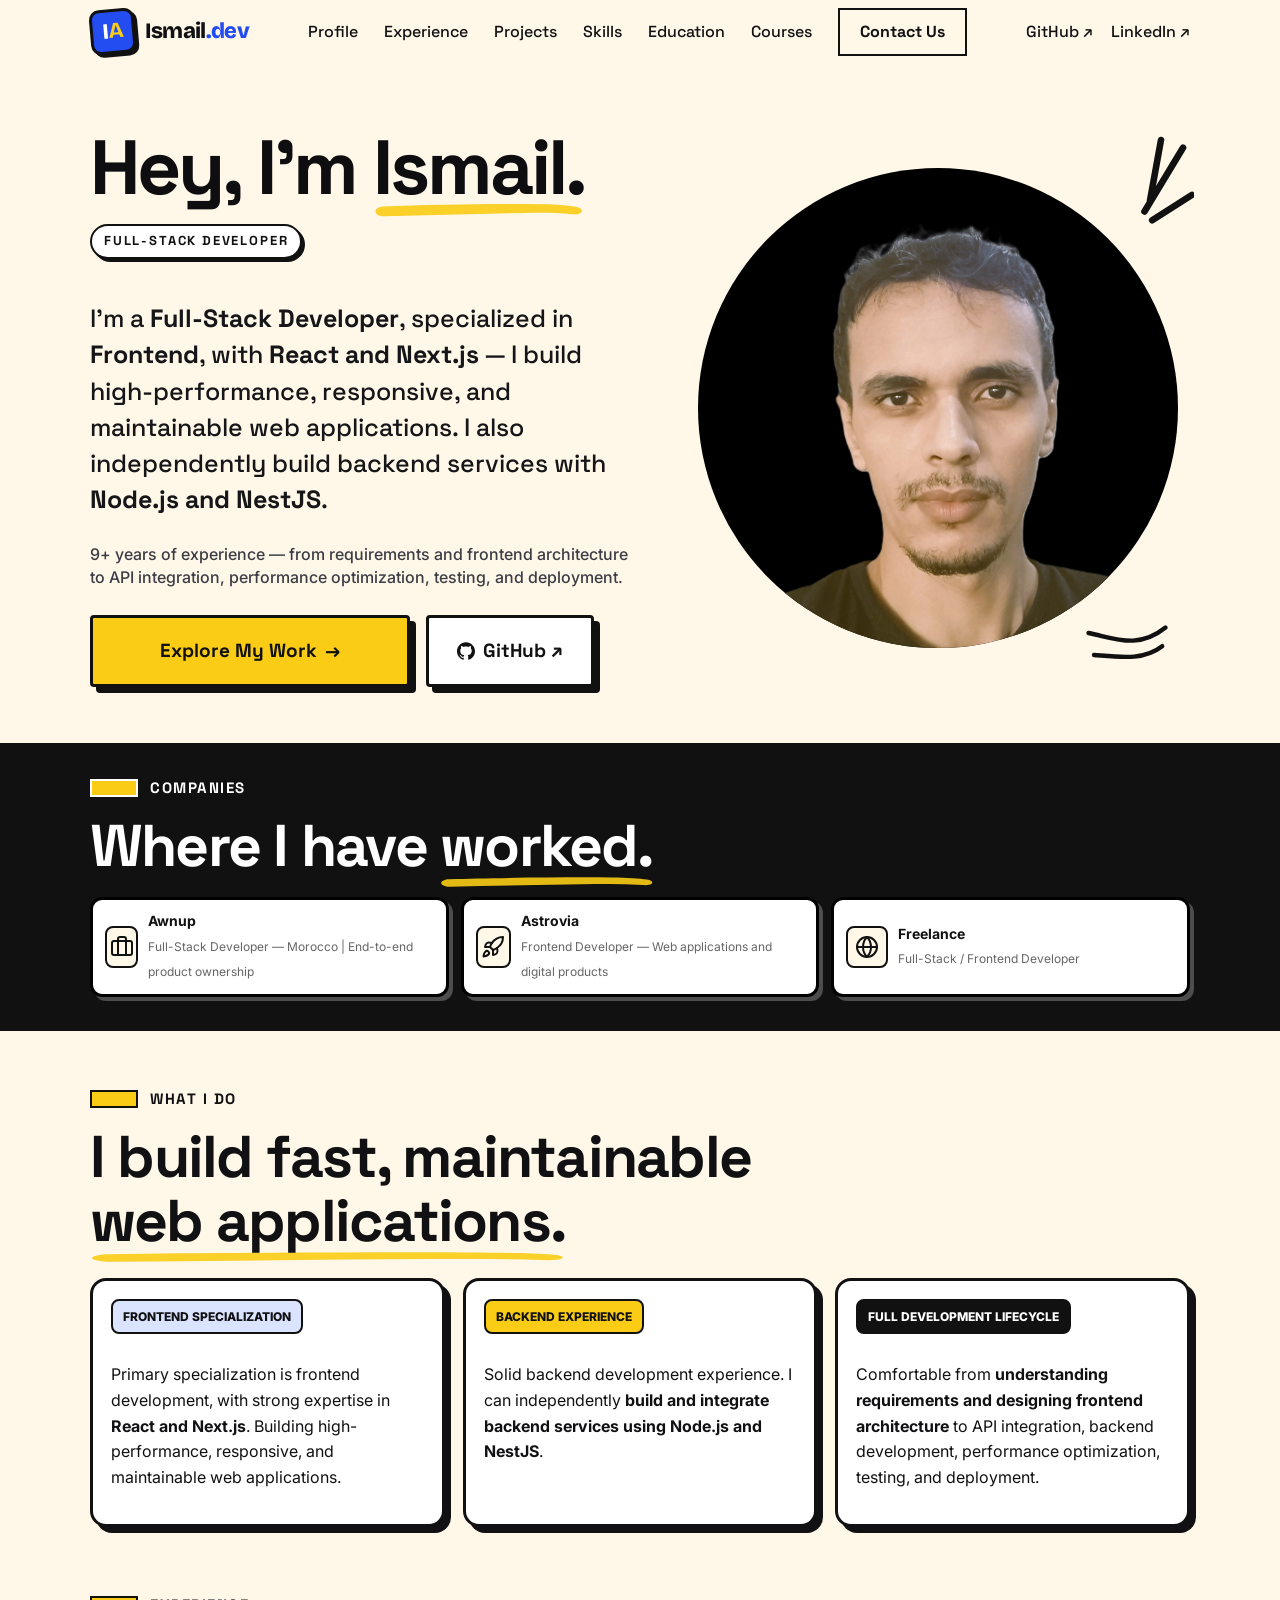
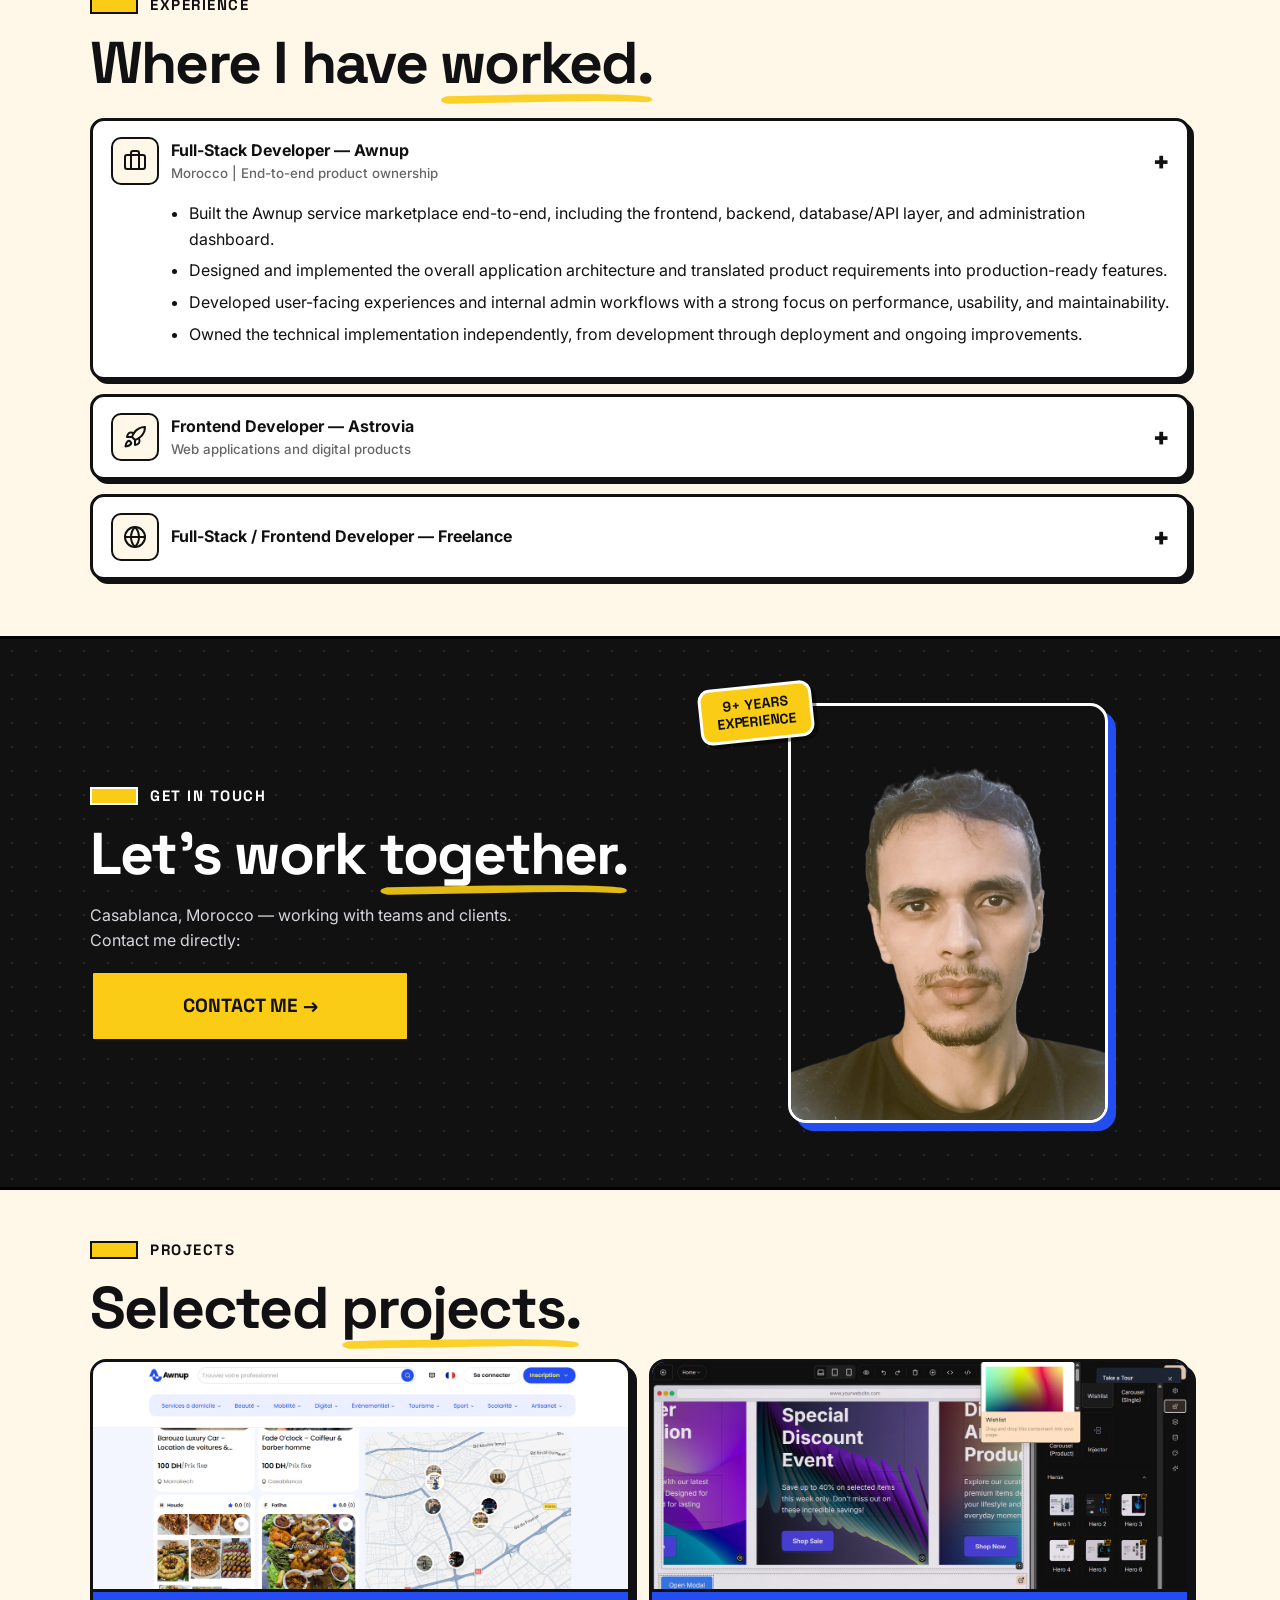
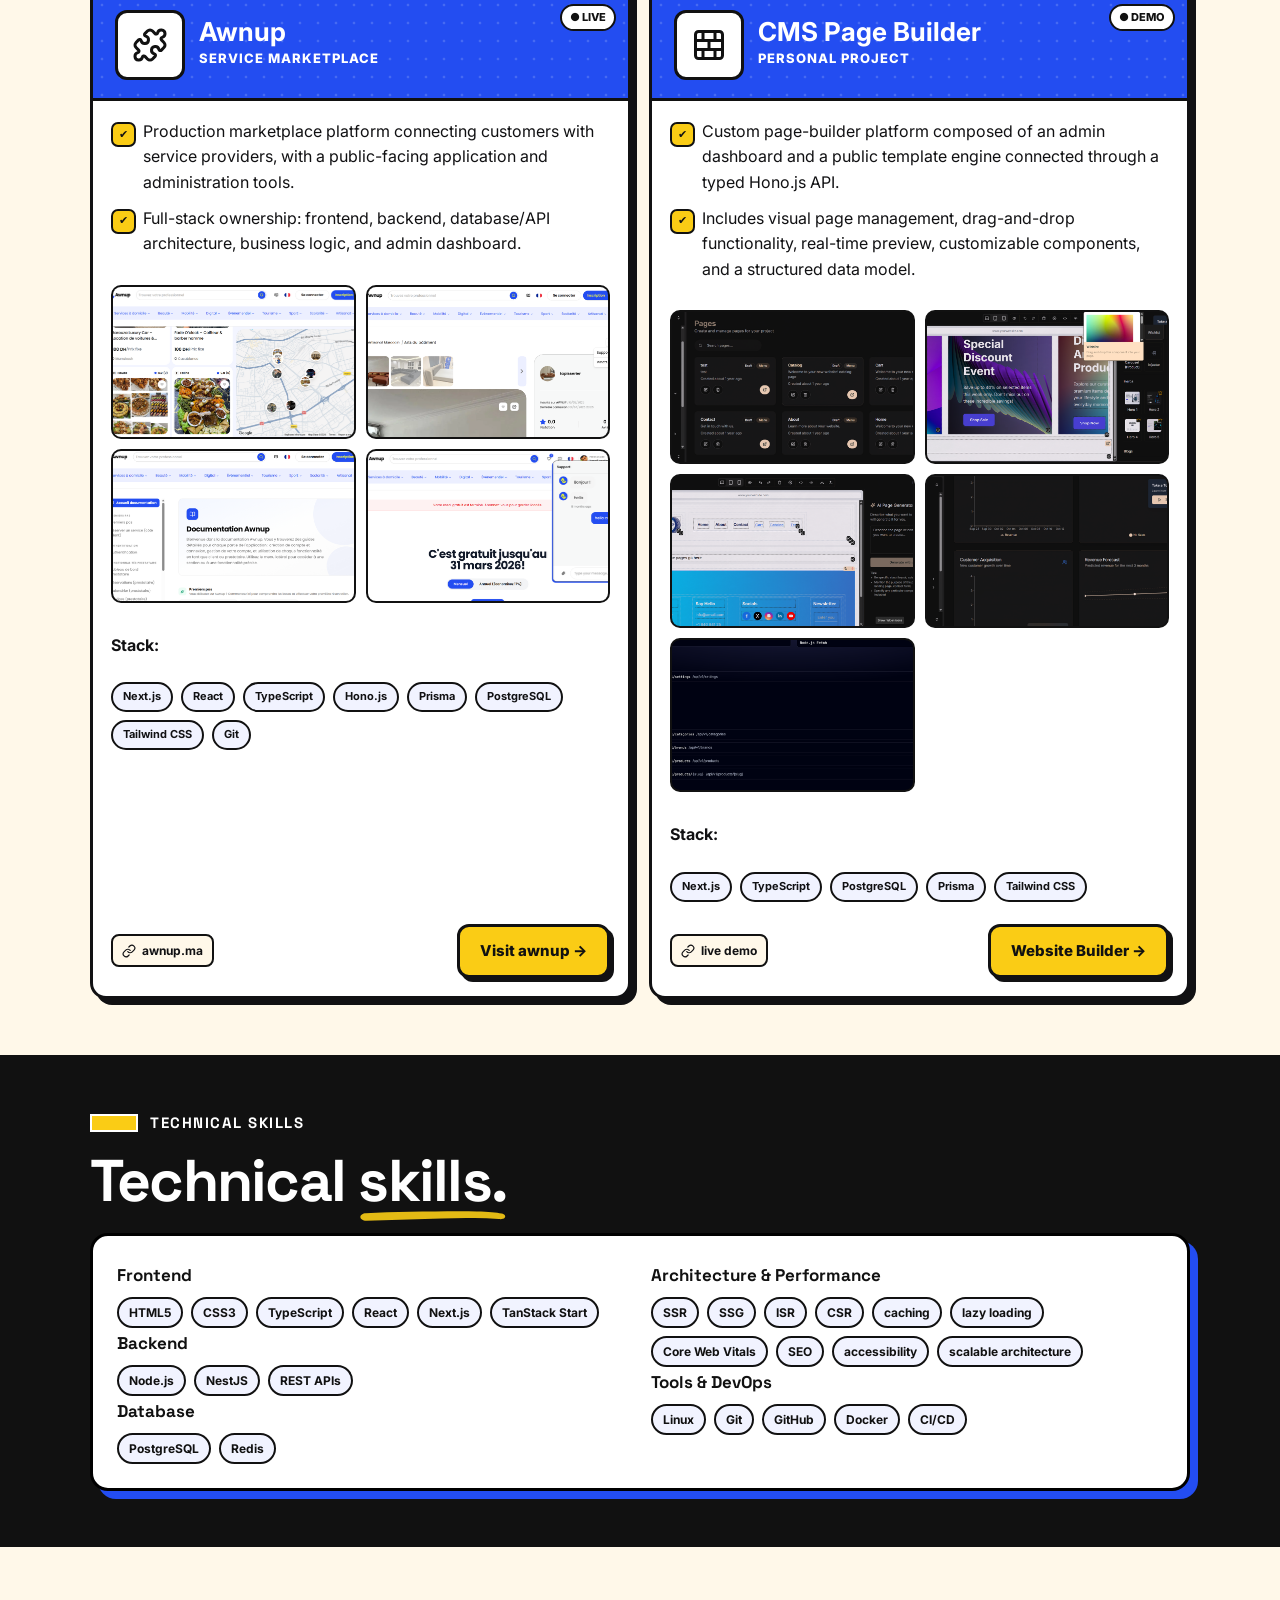
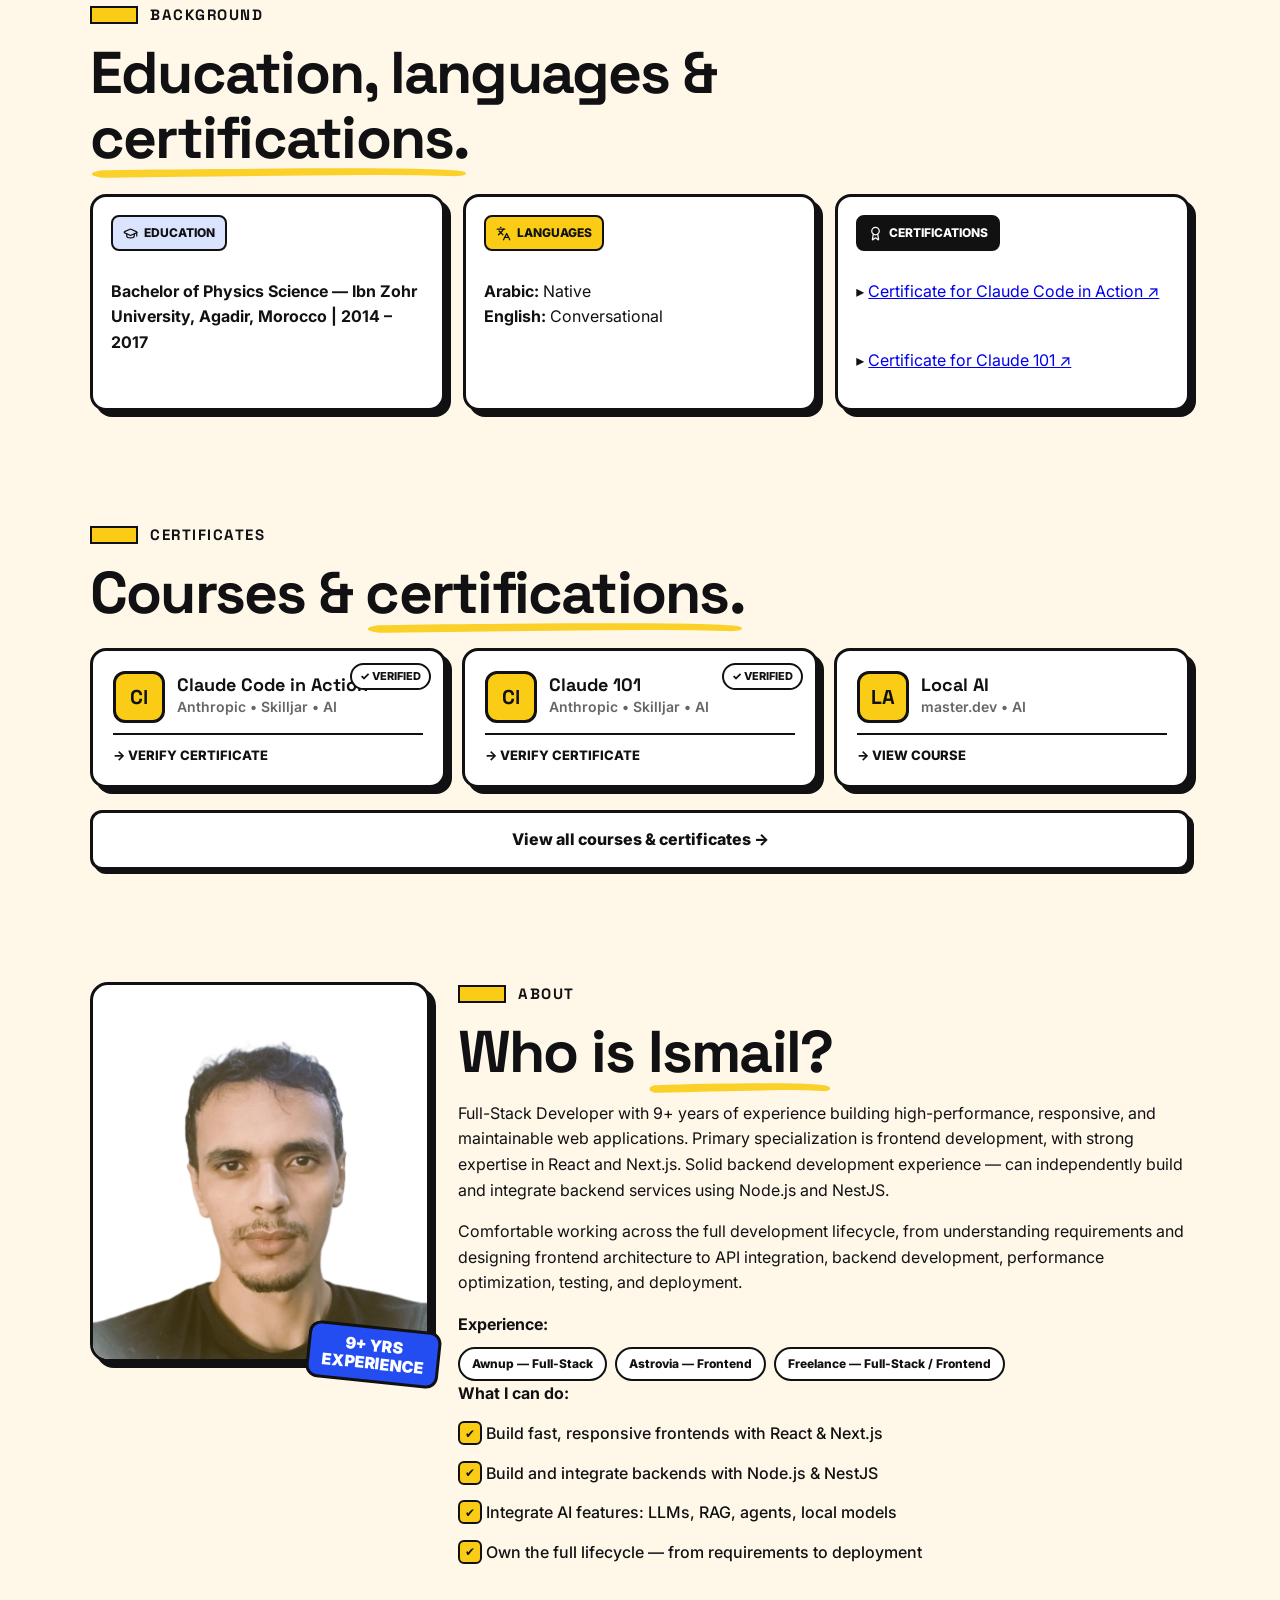
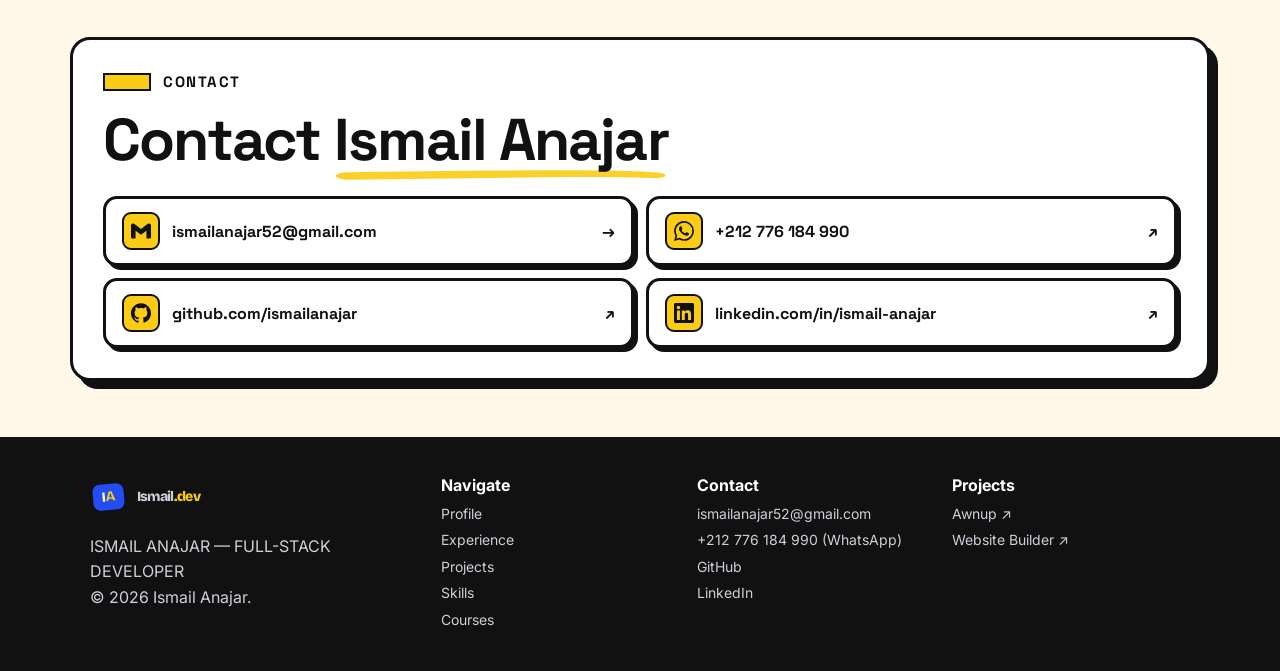
==== commit 06acdfb5: "\Use optimized WebP profile photo"" ====
--- a/index.html
+++ b/index.html
@@ -90,7 +90,7 @@
     <div class="hero-photo">
       <div class="photo-wrap">
         <div class="photo-yellow"></div>
-        <img src="assets/ismail-anajar.png" alt="Ismail Anajar portrait" />
+        <img src="assets/ismail-anajar.webp" alt="Ismail Anajar portrait" />
         <svg class="doodle doodle-tr" viewBox="0 0 100 90" fill="none" aria-hidden="true"><path d="M70 5 L60 60 M90 12 L55 70 M98 55 L62 78" stroke="#111" stroke-width="6" stroke-linecap="round"/></svg>
         <svg class="doodle doodle-br" viewBox="0 0 80 40" fill="none" aria-hidden="true"><path d="M5 10 C 30 15, 50 25, 75 5 M10 30 C 35 32, 55 35, 72 22" stroke="#111" stroke-width="4" stroke-linecap="round"/></svg>
       </div>
@@ -188,7 +188,7 @@
     </div>
     <div class="cta-photo">
       <span class="cta-sticker">9+ YEARS<br>EXPERIENCE</span>
-      <img src="assets/ismail-anajar.png" alt="Ismail Anajar" />
+      <img src="assets/ismail-anajar.webp" alt="Ismail Anajar" />
     </div>
   </div>
 </section>
@@ -316,7 +316,7 @@
 <section class="section about" id="about">
   <div class="container about-grid">
     <div class="about-photo">
-      <img src="assets/ismail-anajar.png" alt="Ismail Anajar" />
+      <img src="assets/ismail-anajar.webp" alt="Ismail Anajar" />
       <span class="stamp">9+ YRS<br>EXPERIENCE</span>
     </div>
     <div>
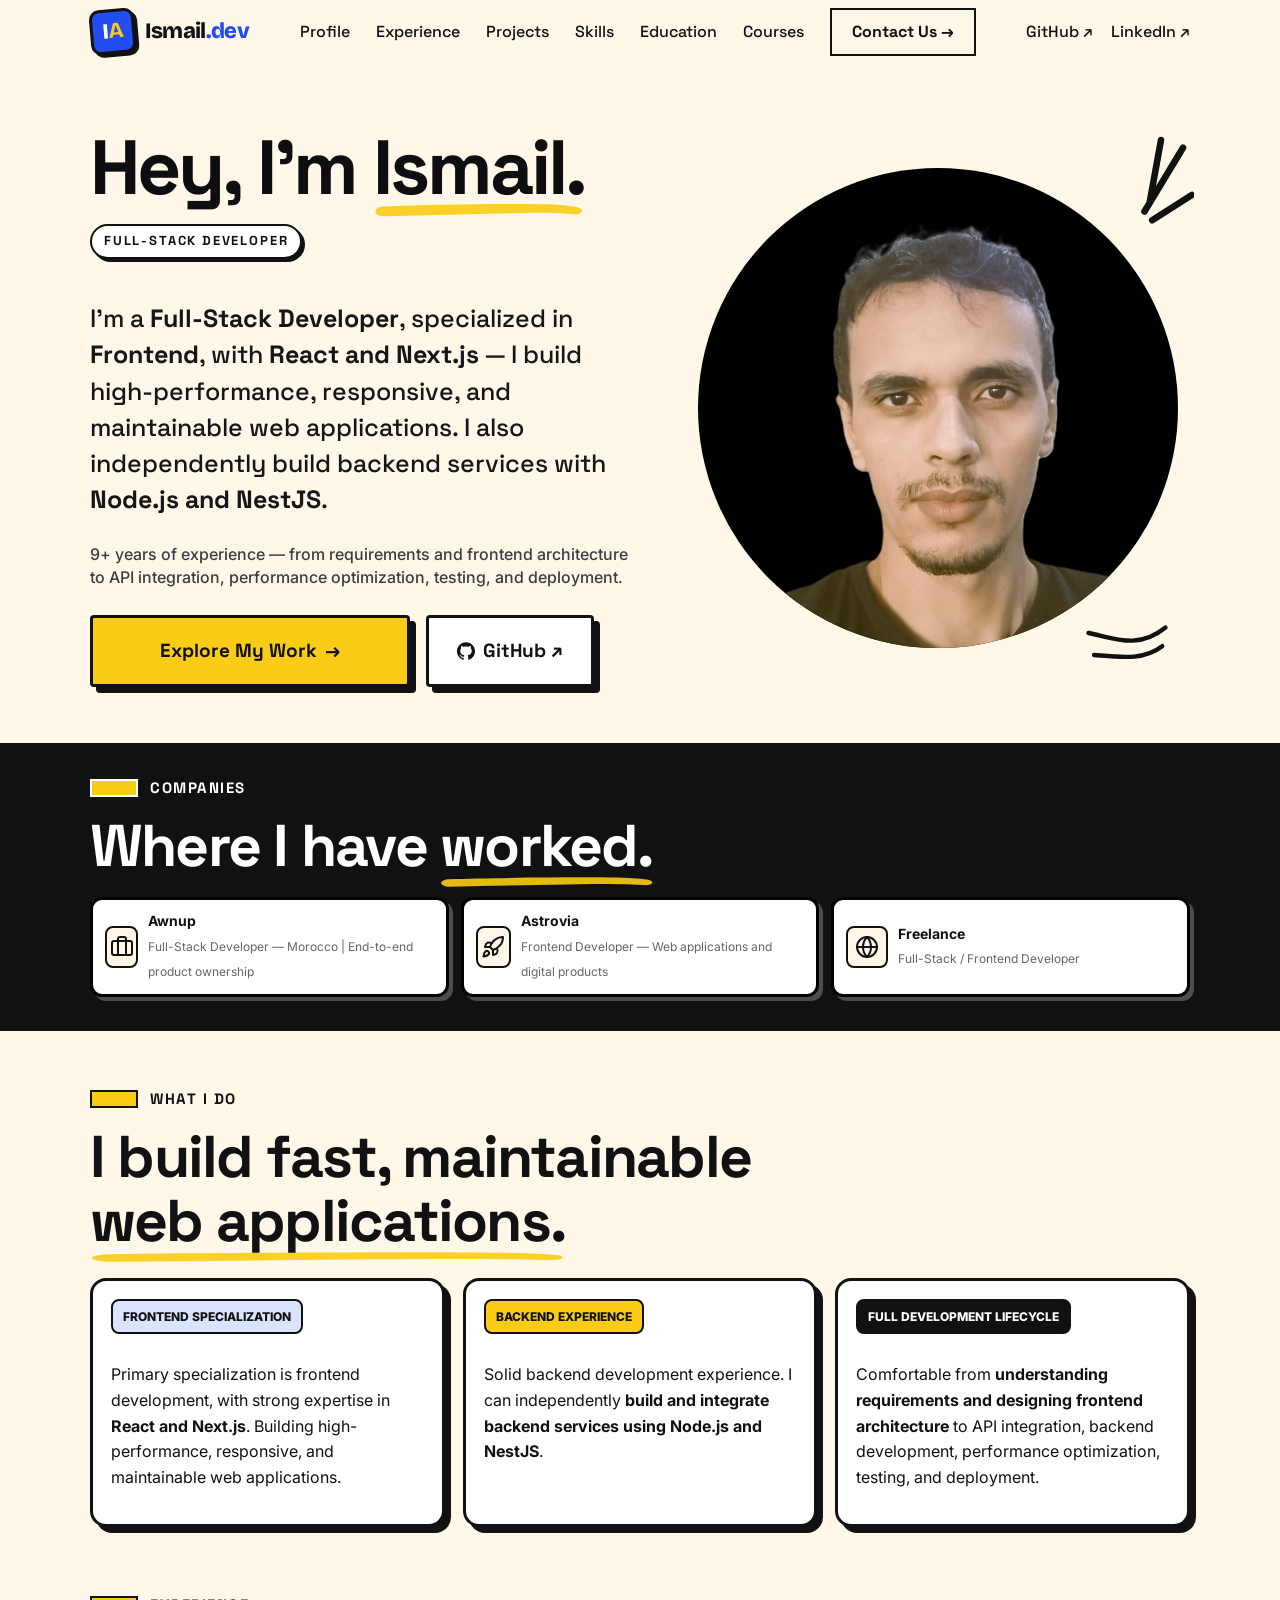
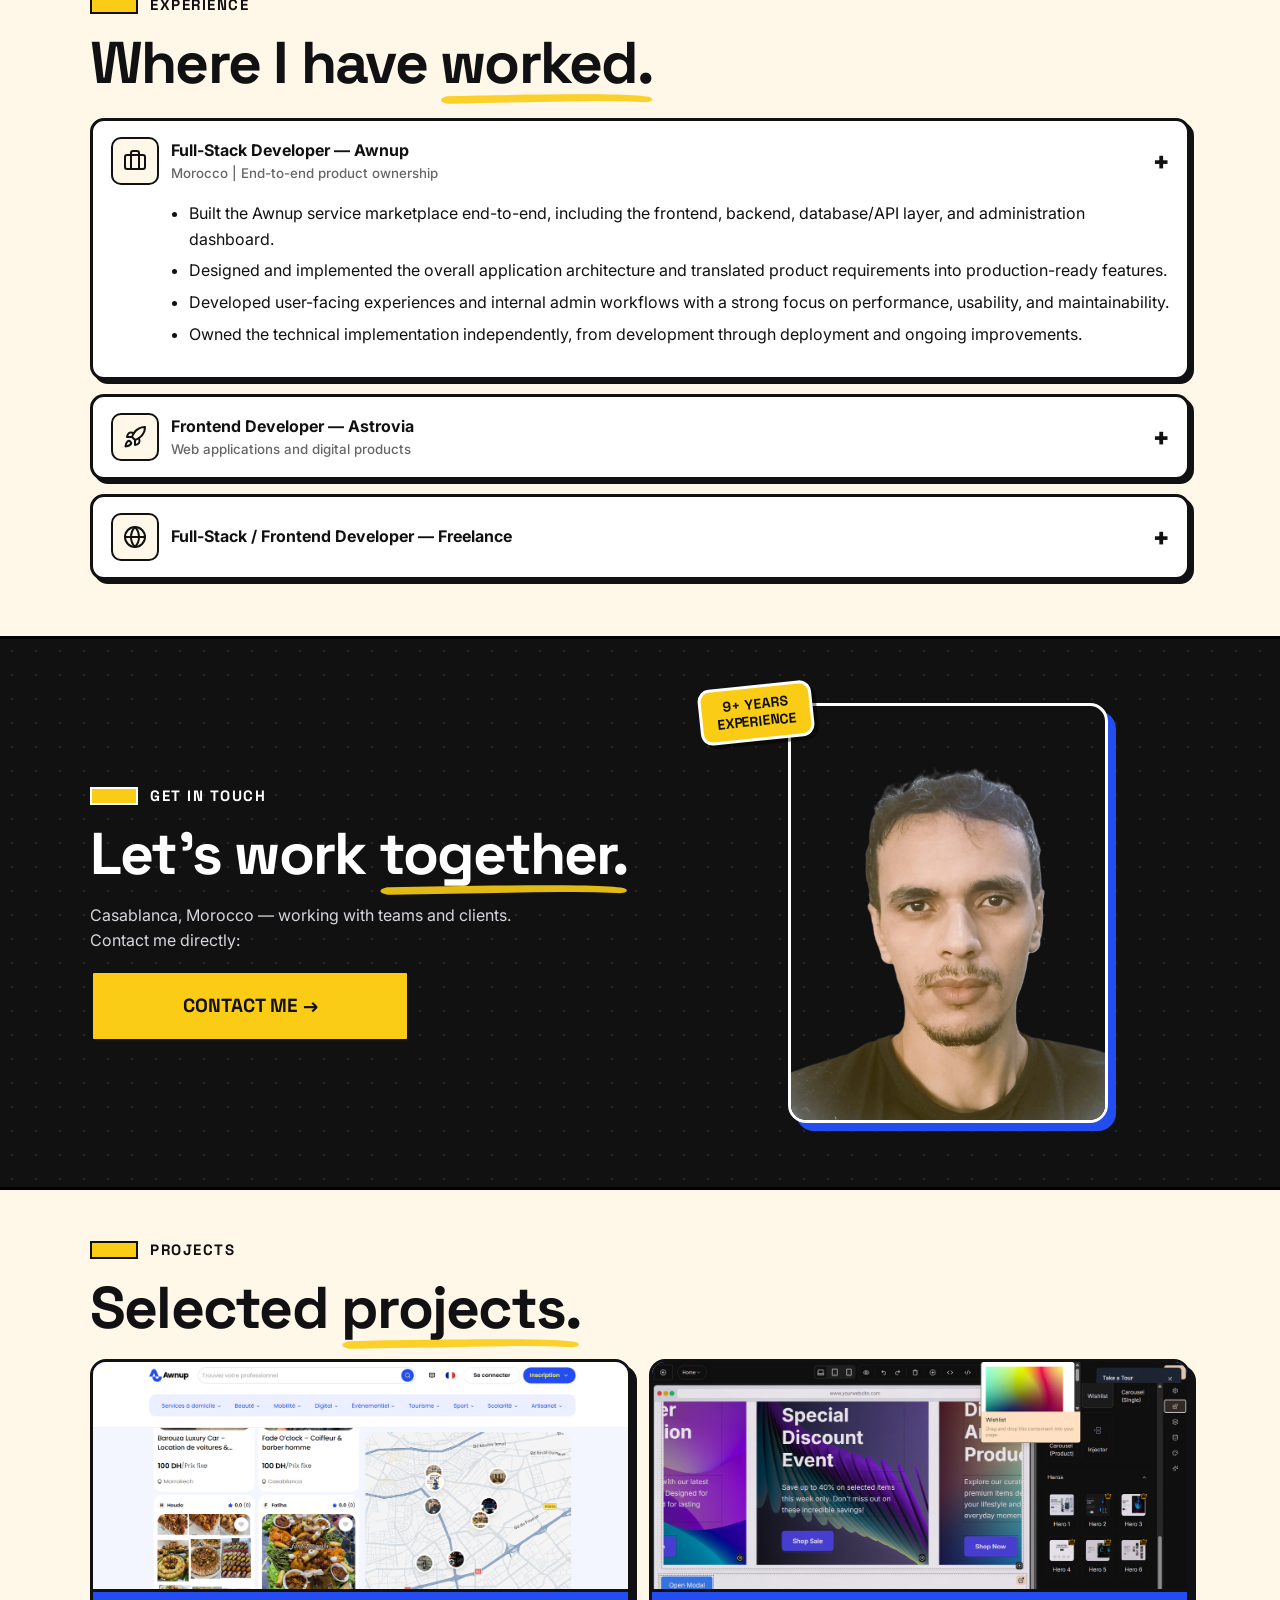
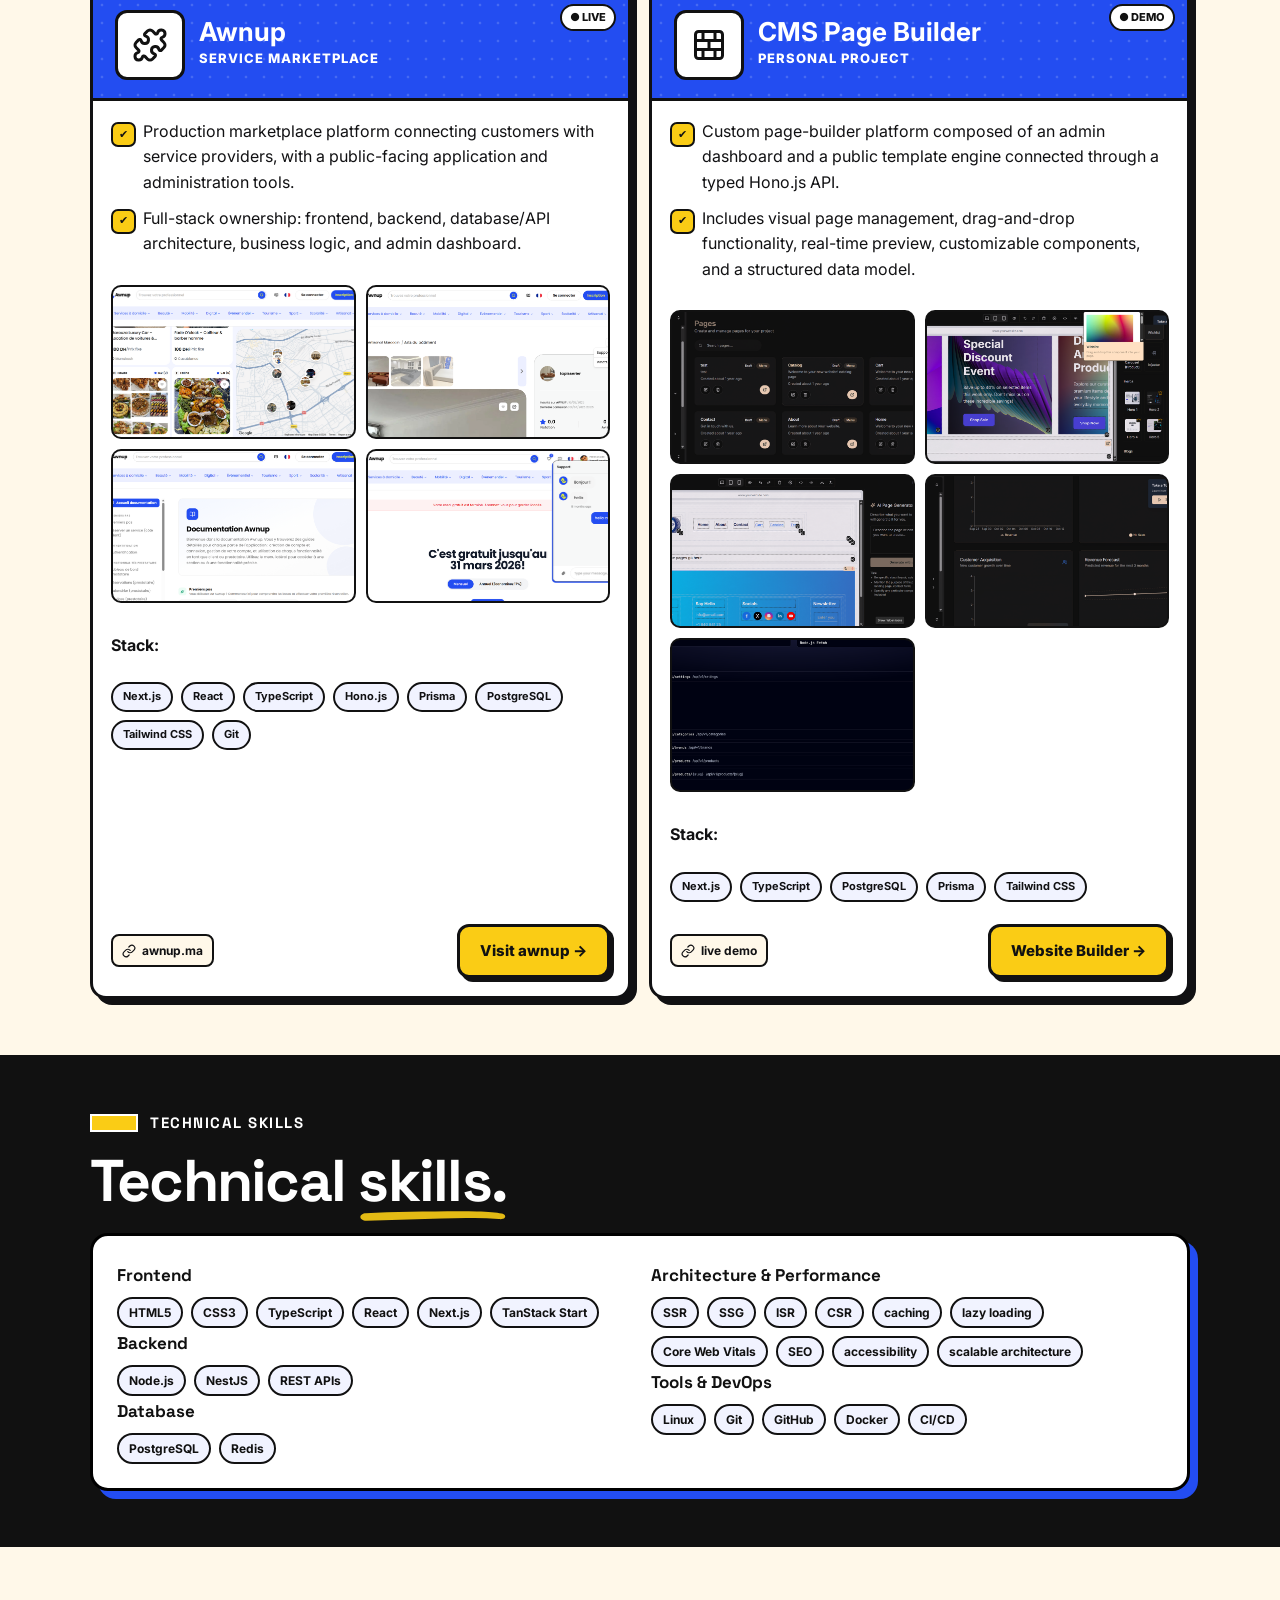
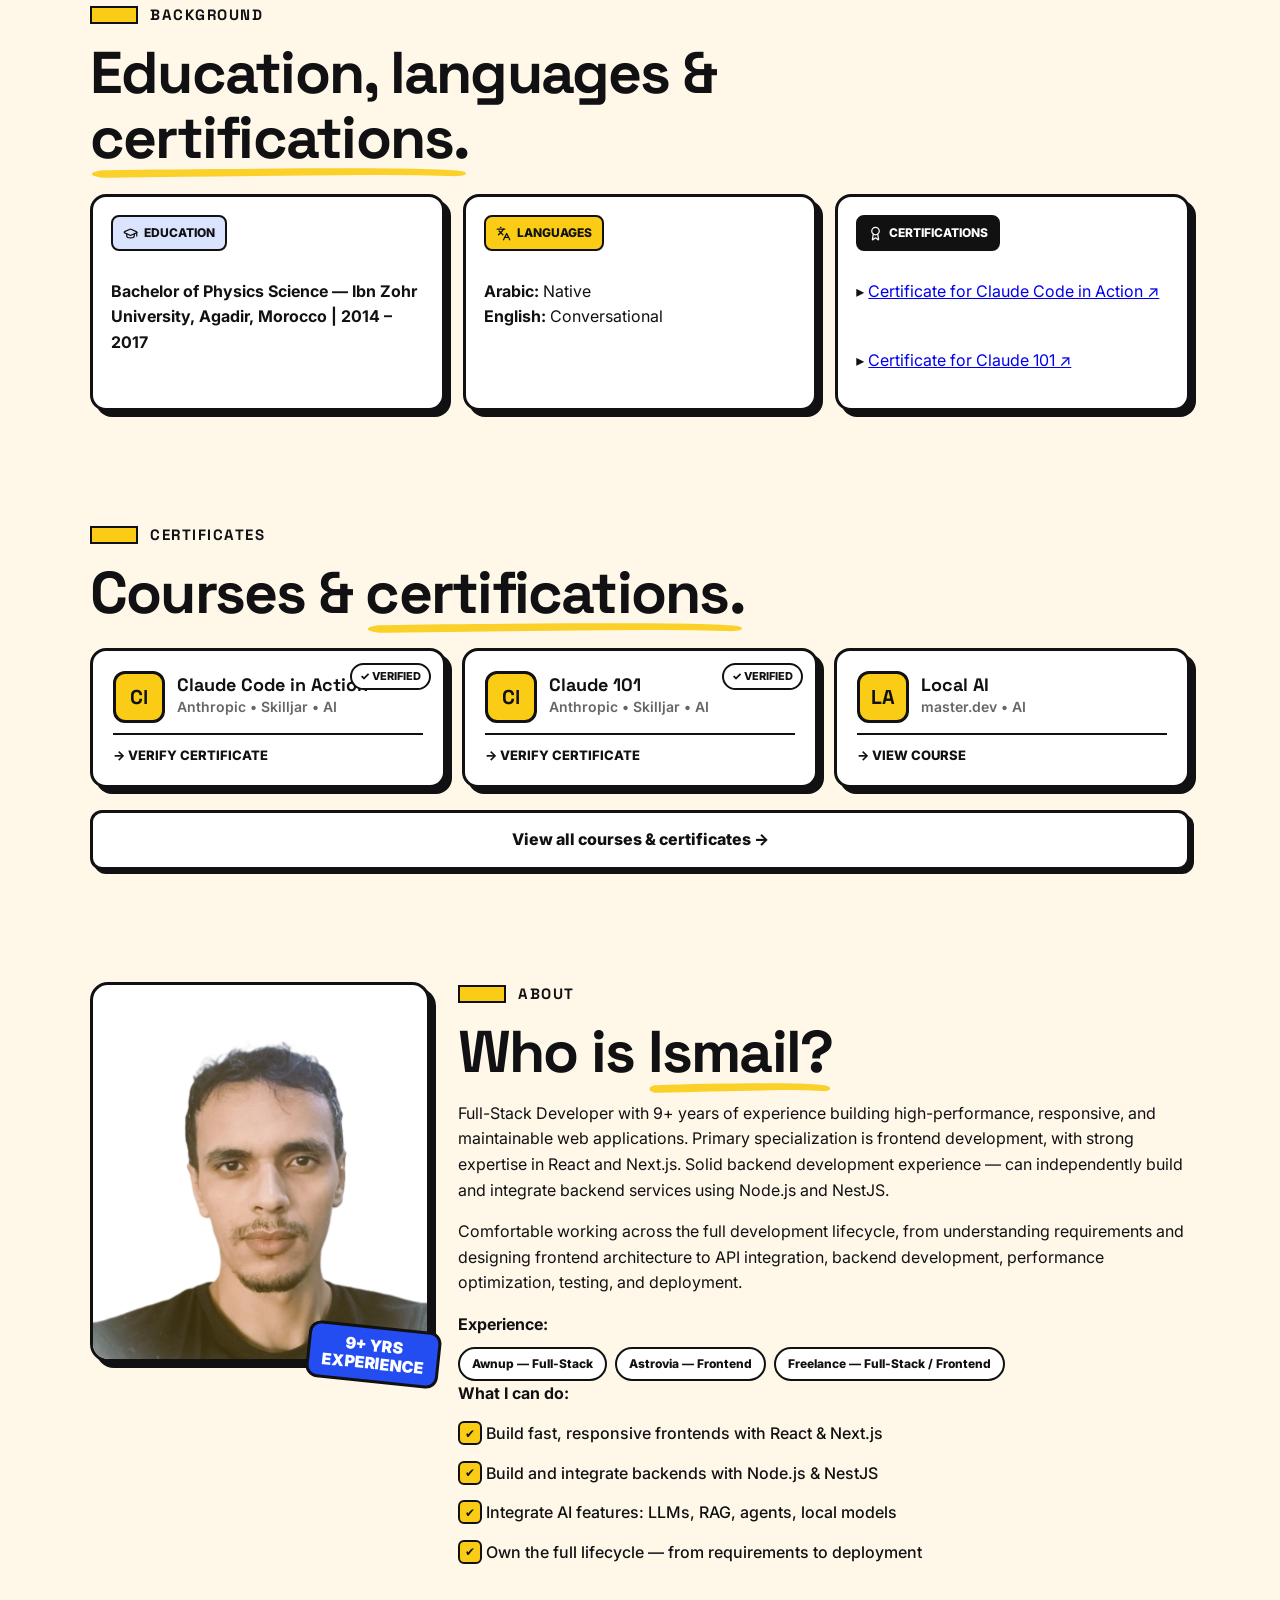
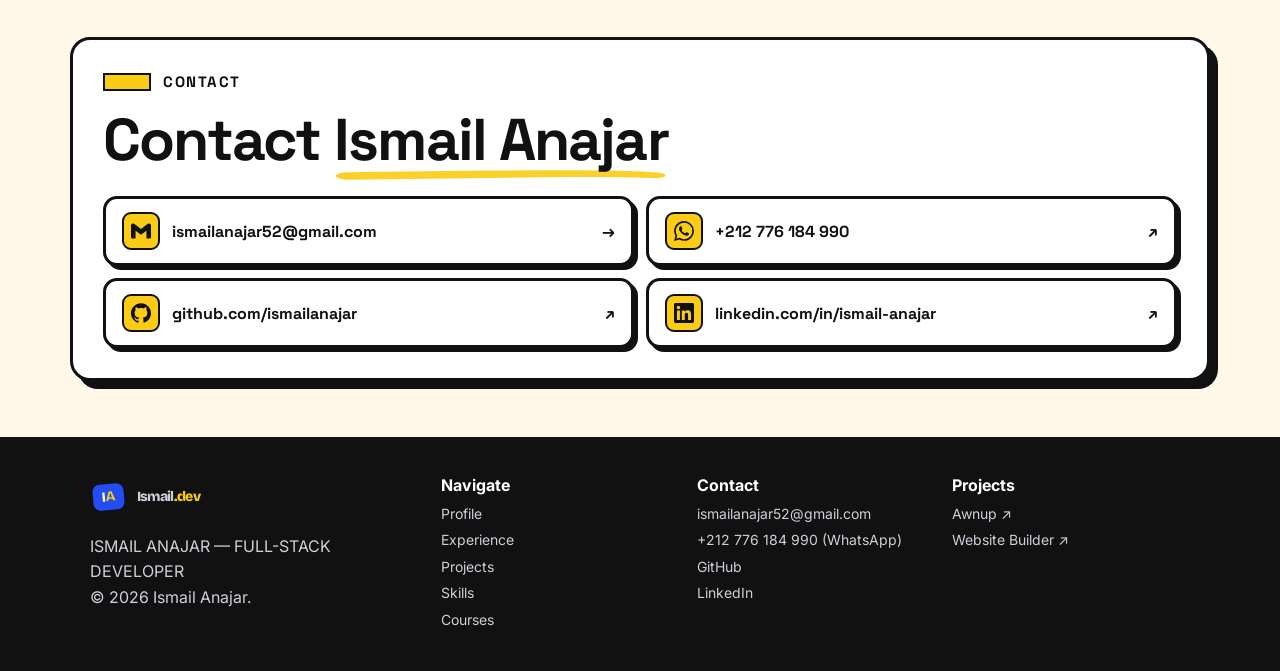
==== commit ffd2585c: "Modern mobile drawer menu with animated burger and backdrop" ====
--- a/index.html
+++ b/index.html
@@ -49,7 +49,7 @@
 <link rel="preconnect" href="https://fonts.googleapis.com">
 <link rel="preconnect" href="https://fonts.gstatic.com" crossorigin>
 <link href="https://fonts.googleapis.com/css2?family=Space+Grotesk:wght@500;600;700&family=Inter:wght@400;500;600;700;800&family=Bricolage+Grotesque:opsz,wght@12..96,700;12..96,800&display=swap" rel="stylesheet">
-<link rel="stylesheet" href="styles.css?v=33" />
+<link rel="stylesheet" href="styles.css?v=34" />
 <link rel="icon" href="data:image/svg+xml,<svg xmlns='http://www.w3.org/2000/svg' viewBox='0 0 100 100'><rect width='100' height='100' rx='20' fill='%23234df1'/><text x='50' y='68' font-size='55' text-anchor='middle' fill='%23FACC15' font-family='Arial Black'>IA</text></svg>">
 </head>
 <body>
@@ -57,21 +57,34 @@
 <header class="nav" id="top">
   <div class="container nav-inner">
     <a href="#top" class="logo"><span class="logo-box">I<b>A</b></span><span class="logo-text">Ismail<em>.dev</em></span></a>
-    <nav class="nav-links" id="navLinks">
-      <a href="#profile">Profile</a>
-      <a href="#experience">Experience</a>
-      <a href="#projects">Projects</a>
-      <a href="#skills">Skills</a>
-      <a href="#education">Education</a>
-      <a href="#courses">Courses</a>
-      <a href="#contact" class="nav-box">Contact Us</a>
+    <nav class="nav-links" id="navLinks" aria-label="Primary">
+      <div class="nav-drawer-head">
+        <span class="nav-drawer-title">Menu</span>
+        <span class="nav-drawer-sub">Ismail.dev — navigate</span>
+      </div>
+      <a href="#profile"><span class="nav-num">01</span>Profile</a>
+      <a href="#experience"><span class="nav-num">02</span>Experience</a>
+      <a href="#projects"><span class="nav-num">03</span>Projects</a>
+      <a href="#skills"><span class="nav-num">04</span>Skills</a>
+      <a href="#education"><span class="nav-num">05</span>Education</a>
+      <a href="#courses"><span class="nav-num">06</span>Courses</a>
+      <a href="#contact" class="nav-box">Contact Us <span aria-hidden="true">→</span></a>
+      <div class="nav-mobile-extra">
+        <div class="nav-socials">
+          <a href="https://github.com/ismailanajar" target="_blank" rel="noopener">GitHub ↗</a>
+          <a href="https://www.linkedin.com/in/ismail-anajar-7584b343a" target="_blank" rel="noopener">LinkedIn ↗</a>
+          <a href="mailto:ismailanajar52@gmail.com">Email ↗</a>
+        </div>
+        <p>Casablanca, Morocco — available for work</p>
+      </div>
     </nav>
     <div class="nav-actions">
       <a class="nav-text" href="https://github.com/ismailanajar" target="_blank" rel="noopener">GitHub ↗</a>
       <a class="nav-text" href="https://www.linkedin.com/in/ismail-anajar-7584b343a" target="_blank" rel="noopener">LinkedIn ↗</a>
-      <button class="hamburger" id="hamburger" aria-label="Menu">☰</button>
-    </div>
-  </div>
+      <button class="hamburger" id="hamburger" aria-label="Menu" aria-expanded="false" aria-controls="navLinks"><span></span><span></span><span></span></button>
+    </div>
+  </div>
+  <div class="nav-backdrop" id="navBackdrop" aria-hidden="true"></div>
 </header>
 
 <!-- HERO : NAME + TITLE + CONTACT (mn CV jdida) -->
@@ -370,6 +383,6 @@
   <button class="lb-next" id="lbNext" aria-label="Next">›</button>
 </div>
 <button id="toTop" aria-label="Back to top">↑</button>
-<script src="script.js?v=2"></script>
+<script src="script.js?v=3"></script>
 </body>
 </html>
--- a/styles.css
+++ b/styles.css
@@ -157,10 +157,63 @@
   display: none;
   border: var(--border);
   background: var(--yellow);
-  border-radius: 10px;
-  padding: 6px 10px;
-  font-size: 18px;
+  border-radius: 12px;
+  width: 46px;
+  height: 42px;
   cursor: pointer;
+  box-shadow: 3px 3px 0 #111;
+  position: relative;
+  flex-direction: column;
+  align-items: center;
+  justify-content: center;
+  gap: 5px;
+  transition: transform 0.2s ease, box-shadow 0.2s ease, background 0.2s ease;
+  z-index: 61;
+}
+.hamburger span {
+  display: block;
+  width: 20px;
+  height: 2.6px;
+  background: #111;
+  border-radius: 999px;
+  transition: transform 0.28s cubic-bezier(0.34, 1.4, 0.64, 1), opacity 0.2s ease, width 0.2s ease;
+}
+.hamburger span:nth-child(2) {
+  width: 14px;
+  margin-right: 6px;
+}
+.hamburger:hover {
+  transform: translate(-1px, -1px);
+  box-shadow: 4px 4px 0 #111;
+}
+.hamburger.active {
+  background: #111;
+  box-shadow: 3px 3px 0 var(--blue);
+}
+.hamburger.active span {
+  background: #fff;
+}
+.hamburger.active span:nth-child(1) {
+  transform: translateY(7.6px) rotate(45deg);
+}
+.hamburger.active span:nth-child(2) {
+  opacity: 0;
+  transform: scaleX(0);
+}
+.hamburger.active span:nth-child(3) {
+  transform: translateY(-7.6px) rotate(-45deg);
+}
+/* Desktop: hide mobile-only pieces */
+.nav-drawer-head,
+.nav-mobile-extra,
+.nav-backdrop {
+  display: none;
+}
+.nav-num {
+  display: none;
+}
+body.no-scroll {
+  overflow: hidden;
 }
 
 /* BUTTONS */
@@ -1577,22 +1630,173 @@
   .project-grid {
     grid-template-columns: 1fr;
   }
+  .nav {
+    background: rgba(255, 248, 233, 0.9);
+  }
+  .nav-backdrop {
+    display: block;
+    position: fixed;
+    inset: 0;
+    background: rgba(17, 17, 19, 0.48);
+    backdrop-filter: blur(6px);
+    -webkit-backdrop-filter: blur(6px);
+    opacity: 0;
+    pointer-events: none;
+    transition: opacity 0.3s ease;
+    z-index: 55;
+  }
+  .nav-backdrop.show {
+    opacity: 1;
+    pointer-events: auto;
+  }
   .nav-links {
-    display: none;
+    display: flex;
+    position: fixed;
+    top: 0;
+    right: 0;
+    height: 100dvh;
+    width: min(380px, 88vw);
+    background: var(--paper2);
+    border-left: 3px solid #111;
+    border-bottom: none;
+    flex-direction: column;
+    align-items: stretch;
+    gap: 6px;
+    padding: 86px 18px 20px;
+    z-index: 60;
+    transform: translateX(105%);
+    transition: transform 0.38s cubic-bezier(0.32, 0.9, 0.35, 1);
+    box-shadow: -12px 0 40px rgba(0, 0, 0, 0.22);
+    border-radius: 22px 0 0 22px;
+    overflow-y: auto;
+    visibility: hidden;
+  }
+  .nav-links::before {
+    content: "";
     position: absolute;
-    top: 64px;
+    top: 0;
     left: 0;
     right: 0;
+    height: 6px;
+    background: linear-gradient(90deg, var(--blue) 0 33%, var(--yellow) 33% 66%, #111 66% 100%);
+    border-radius: 22px 0 0 0;
+  }
+  .nav-links.open {
+    transform: translateX(0);
+    visibility: visible;
+  }
+  .nav-links a {
+    font-size: 19px;
+    font-weight: 700;
+    padding: 12px 14px;
+    border: 2px solid transparent;
+    border-radius: 14px;
+    display: flex;
+    align-items: center;
+    gap: 12px;
+    background: transparent;
+    opacity: 0;
+    transform: translateX(22px);
+    transition: opacity 0.3s ease, transform 0.35s cubic-bezier(0.22, 1, 0.36, 1), background 0.15s ease, border-color 0.15s ease;
+  }
+  .nav-links.open a {
+    opacity: 1;
+    transform: translateX(0);
+  }
+  .nav-links.open a:nth-child(2) { transition-delay: 0.05s; }
+  .nav-links.open a:nth-child(3) { transition-delay: 0.09s; }
+  .nav-links.open a:nth-child(4) { transition-delay: 0.13s; }
+  .nav-links.open a:nth-child(5) { transition-delay: 0.17s; }
+  .nav-links.open a:nth-child(6) { transition-delay: 0.21s; }
+  .nav-links.open a:nth-child(7) { transition-delay: 0.25s; }
+  .nav-links.open a:nth-child(8) { transition-delay: 0.29s; }
+  .nav-links a:not(.nav-box):hover {
     background: #fff;
-    border-bottom: 3px solid #111;
+    border-color: #111;
+    box-shadow: 3px 3px 0 #111;
+  }
+  .nav-links a:not(.nav-box)::after {
+    display: none;
+  }
+  .nav-num {
+    display: inline-flex;
+    align-items: center;
+    justify-content: center;
+    min-width: 34px;
+    height: 30px;
+    padding: 0 8px;
+    font-size: 12px;
+    font-weight: 800;
+    letter-spacing: 0.06em;
+    background: #fff;
+    border: 2px solid #111;
+    border-radius: 9px;
+    box-shadow: 2px 2px 0 #111;
+    color: var(--blue-dark);
+  }
+  .nav-links a.nav-box {
+    margin-top: 10px;
+    background: var(--yellow);
+    border: 3px solid #111;
+    border-radius: 14px;
+    box-shadow: 4px 4px 0 #111;
+    justify-content: center;
+    font-size: 18px;
+    padding: 14px;
+  }
+  .nav-links a.nav-box:hover {
+    background: #111;
+    color: #fff;
+    transform: translate(-1px, -1px);
+    box-shadow: 5px 5px 0 var(--blue);
+  }
+  .nav-drawer-head {
+    display: flex;
     flex-direction: column;
-    padding: 14px 20px;
-  }
-  .nav-links.open {
+    gap: 2px;
+    padding: 2px 6px 12px;
+    margin-bottom: 4px;
+    border-bottom: 2px dashed #111;
+  }
+  .nav-drawer-title {
+    font-family: "Space Grotesk", system-ui, sans-serif;
+    font-weight: 700;
+    font-size: 22px;
+    letter-spacing: -0.02em;
+  }
+  .nav-drawer-sub {
+    font-size: 13px;
+    color: var(--muted);
+    font-weight: 600;
+  }
+  .nav-mobile-extra {
+    display: block;
+    margin-top: auto;
+    padding-top: 16px;
+  }
+  .nav-socials {
     display: flex;
+    gap: 8px;
+    flex-wrap: wrap;
+  }
+  .nav-socials a {
+    font-size: 13px !important;
+    padding: 8px 12px !important;
+    background: #fff !important;
+    border: 2px solid #111 !important;
+    border-radius: 999px !important;
+    box-shadow: 2px 2px 0 #111 !important;
+    opacity: 1 !important;
+    transform: none !important;
+  }
+  .nav-mobile-extra p {
+    font-size: 12.5px;
+    color: var(--muted);
+    font-weight: 600;
+    margin: 10px 4px 0;
   }
   .hamburger {
-    display: block;
+    display: inline-flex;
   }
   .nav-text {
     display: none;
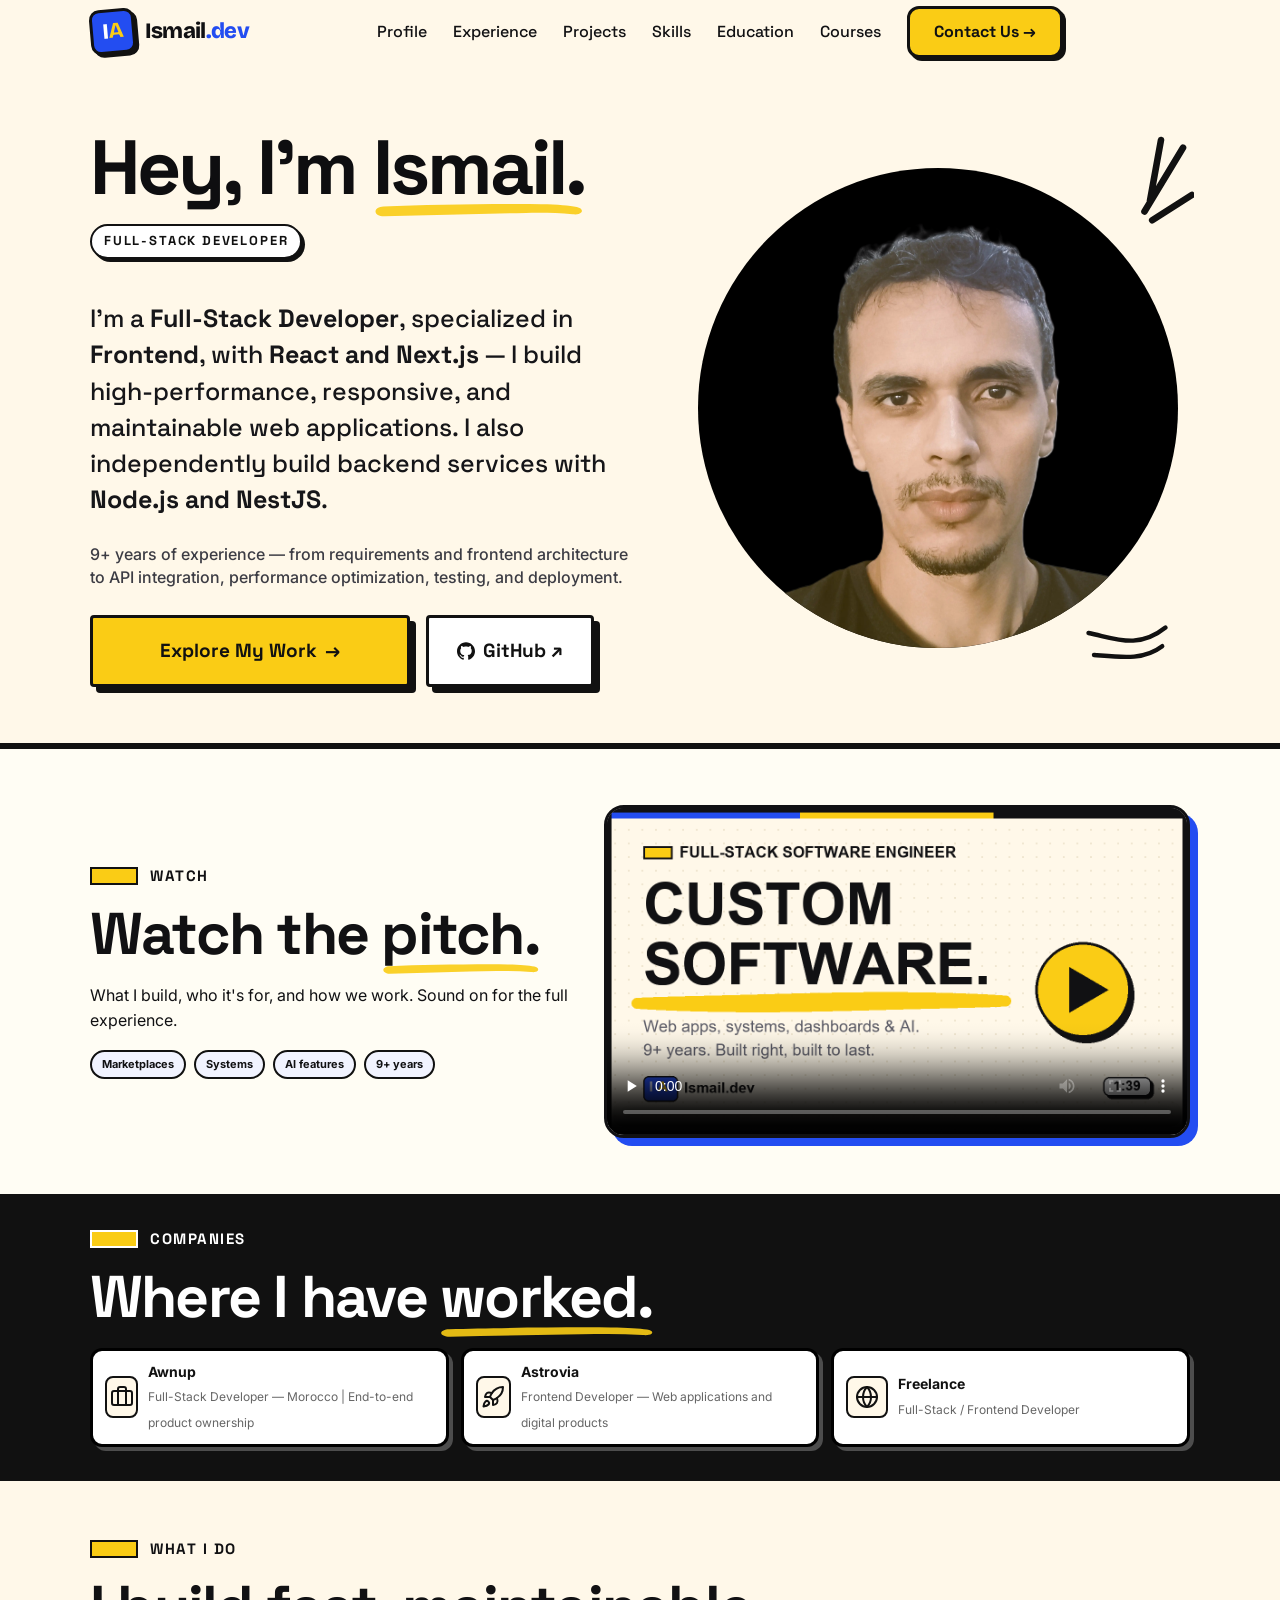
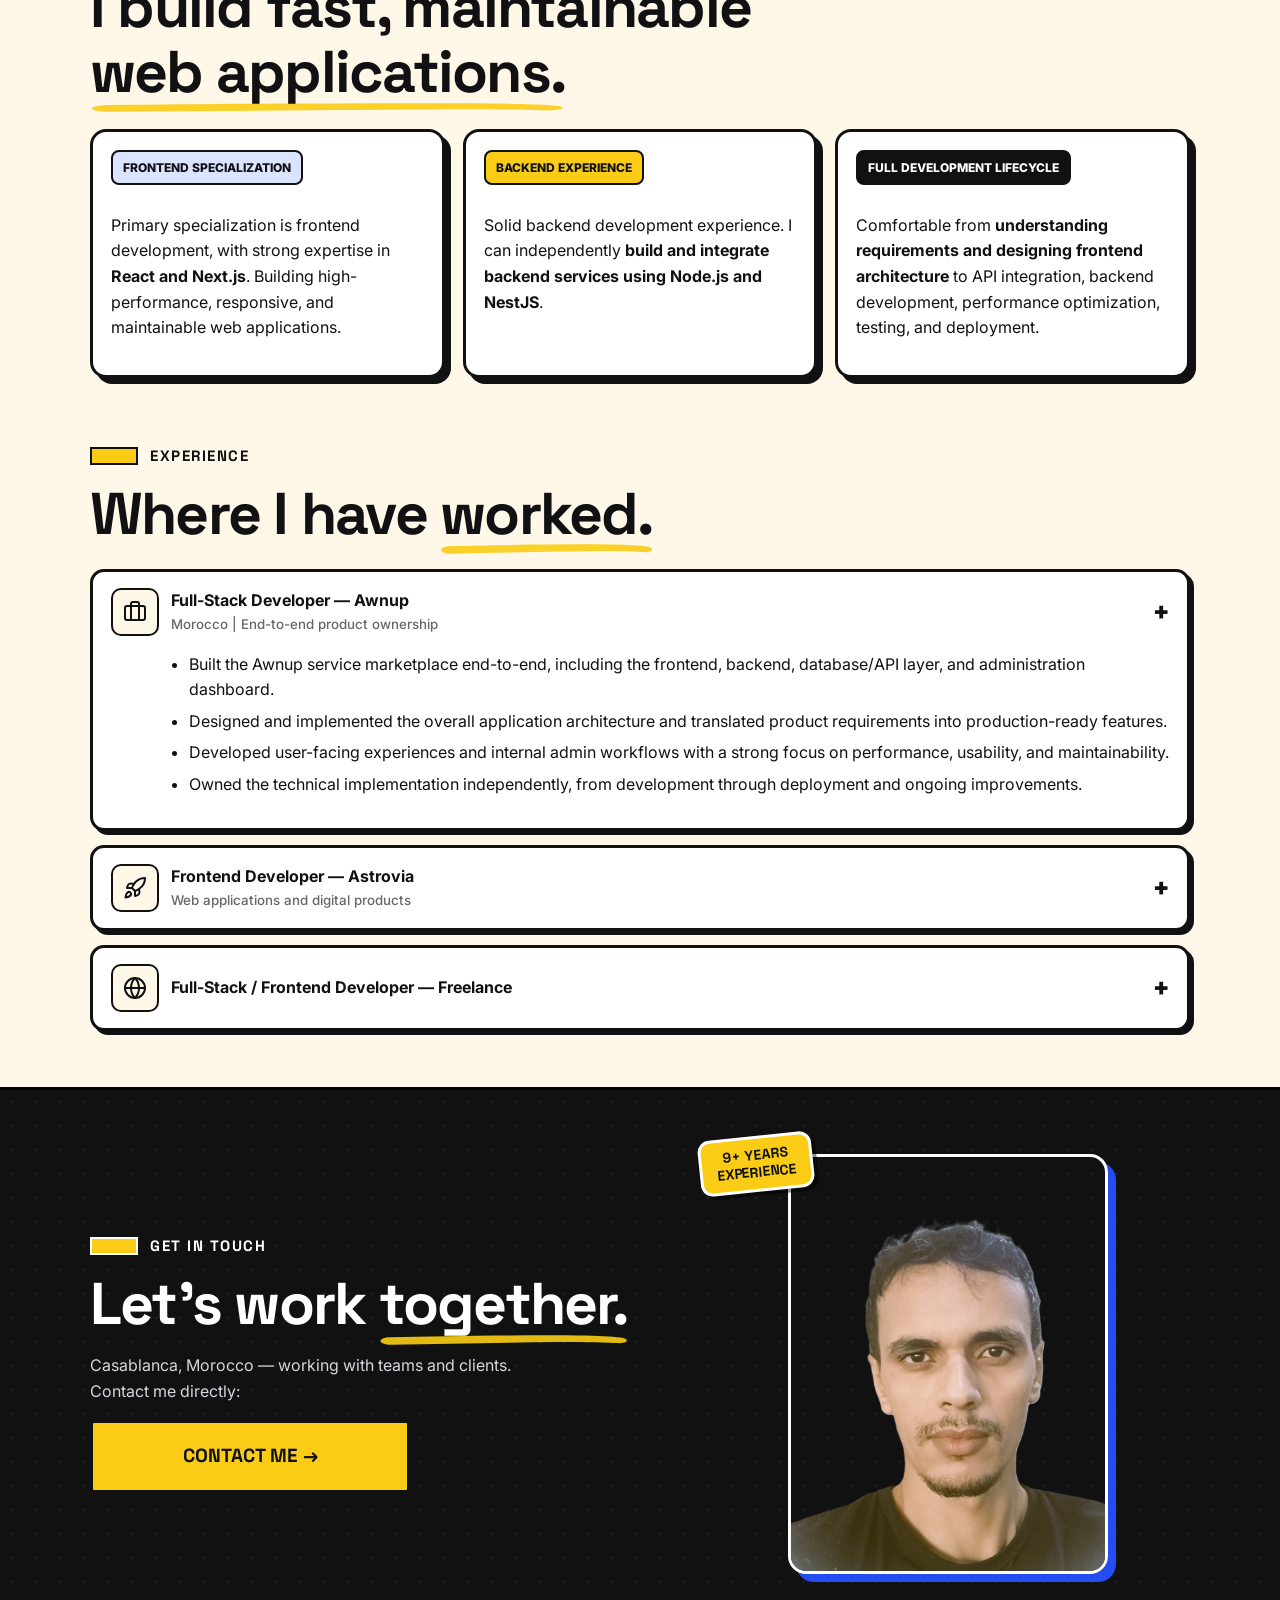
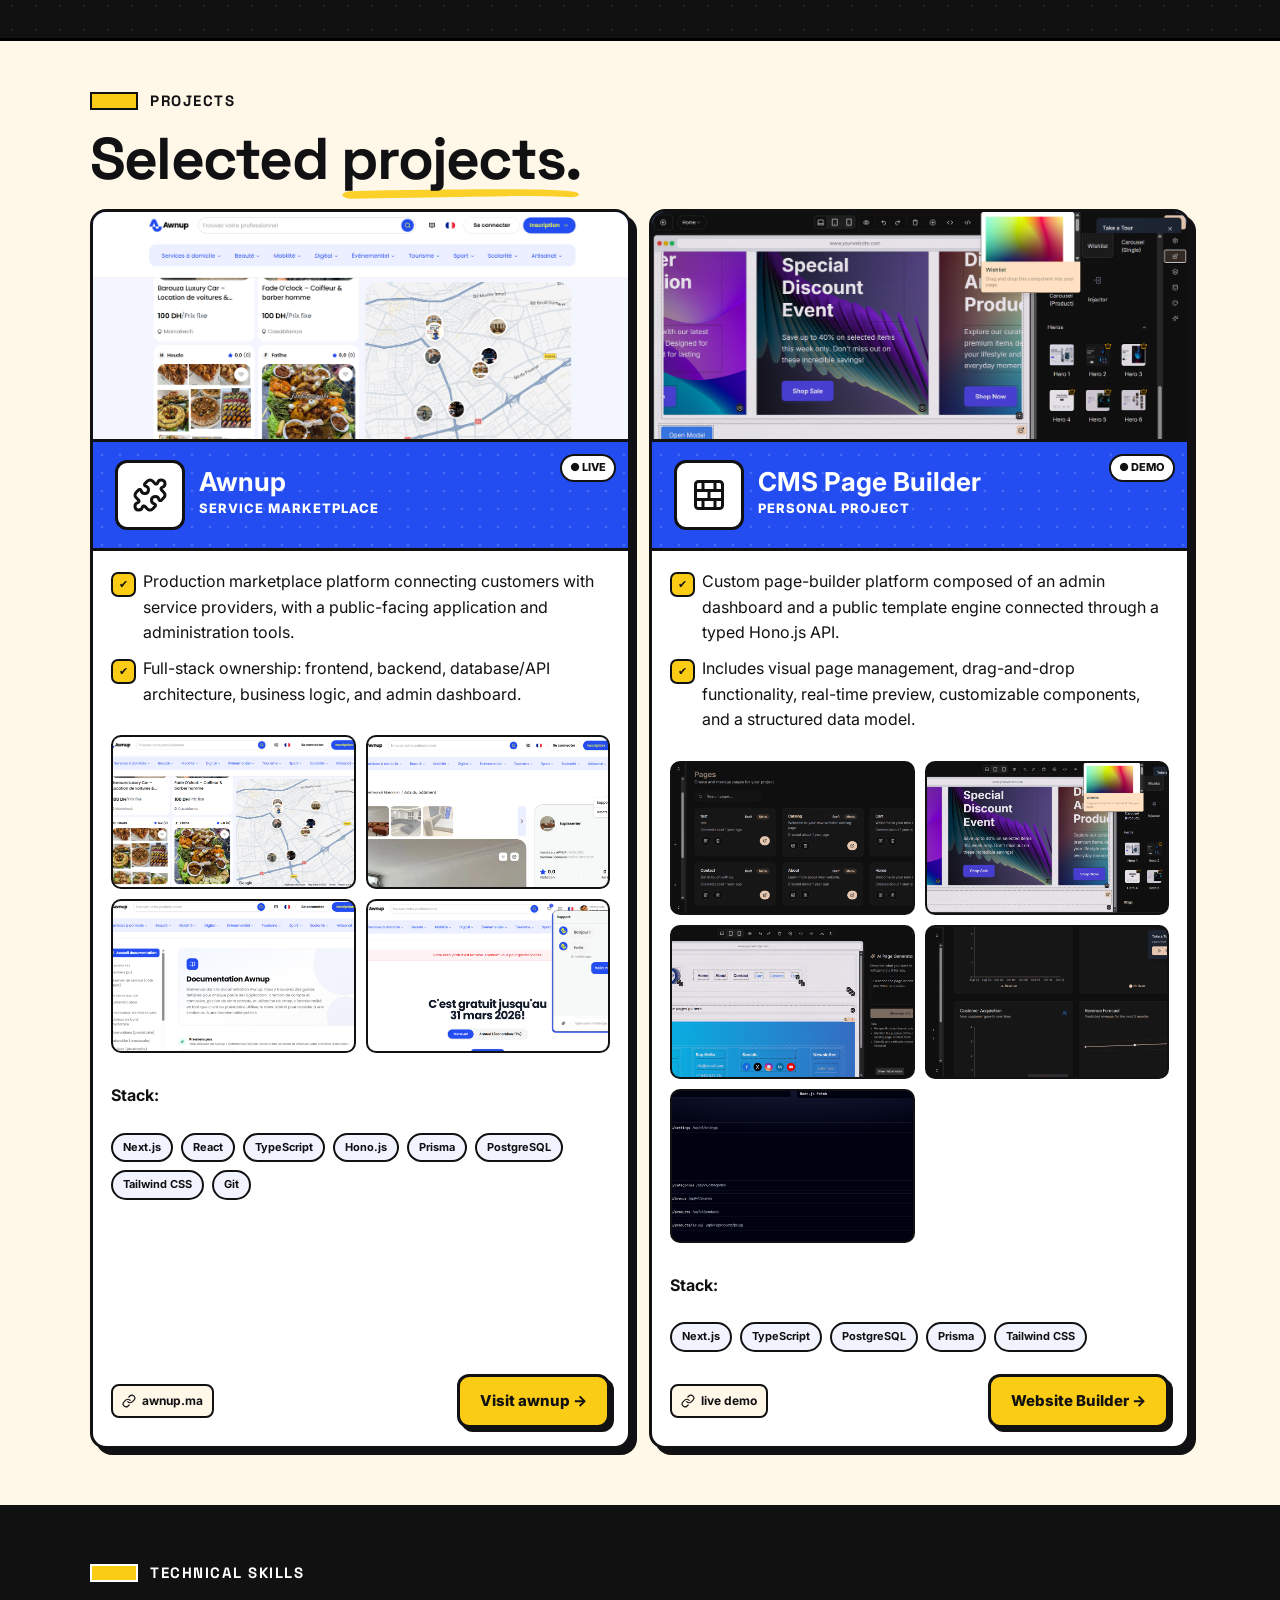
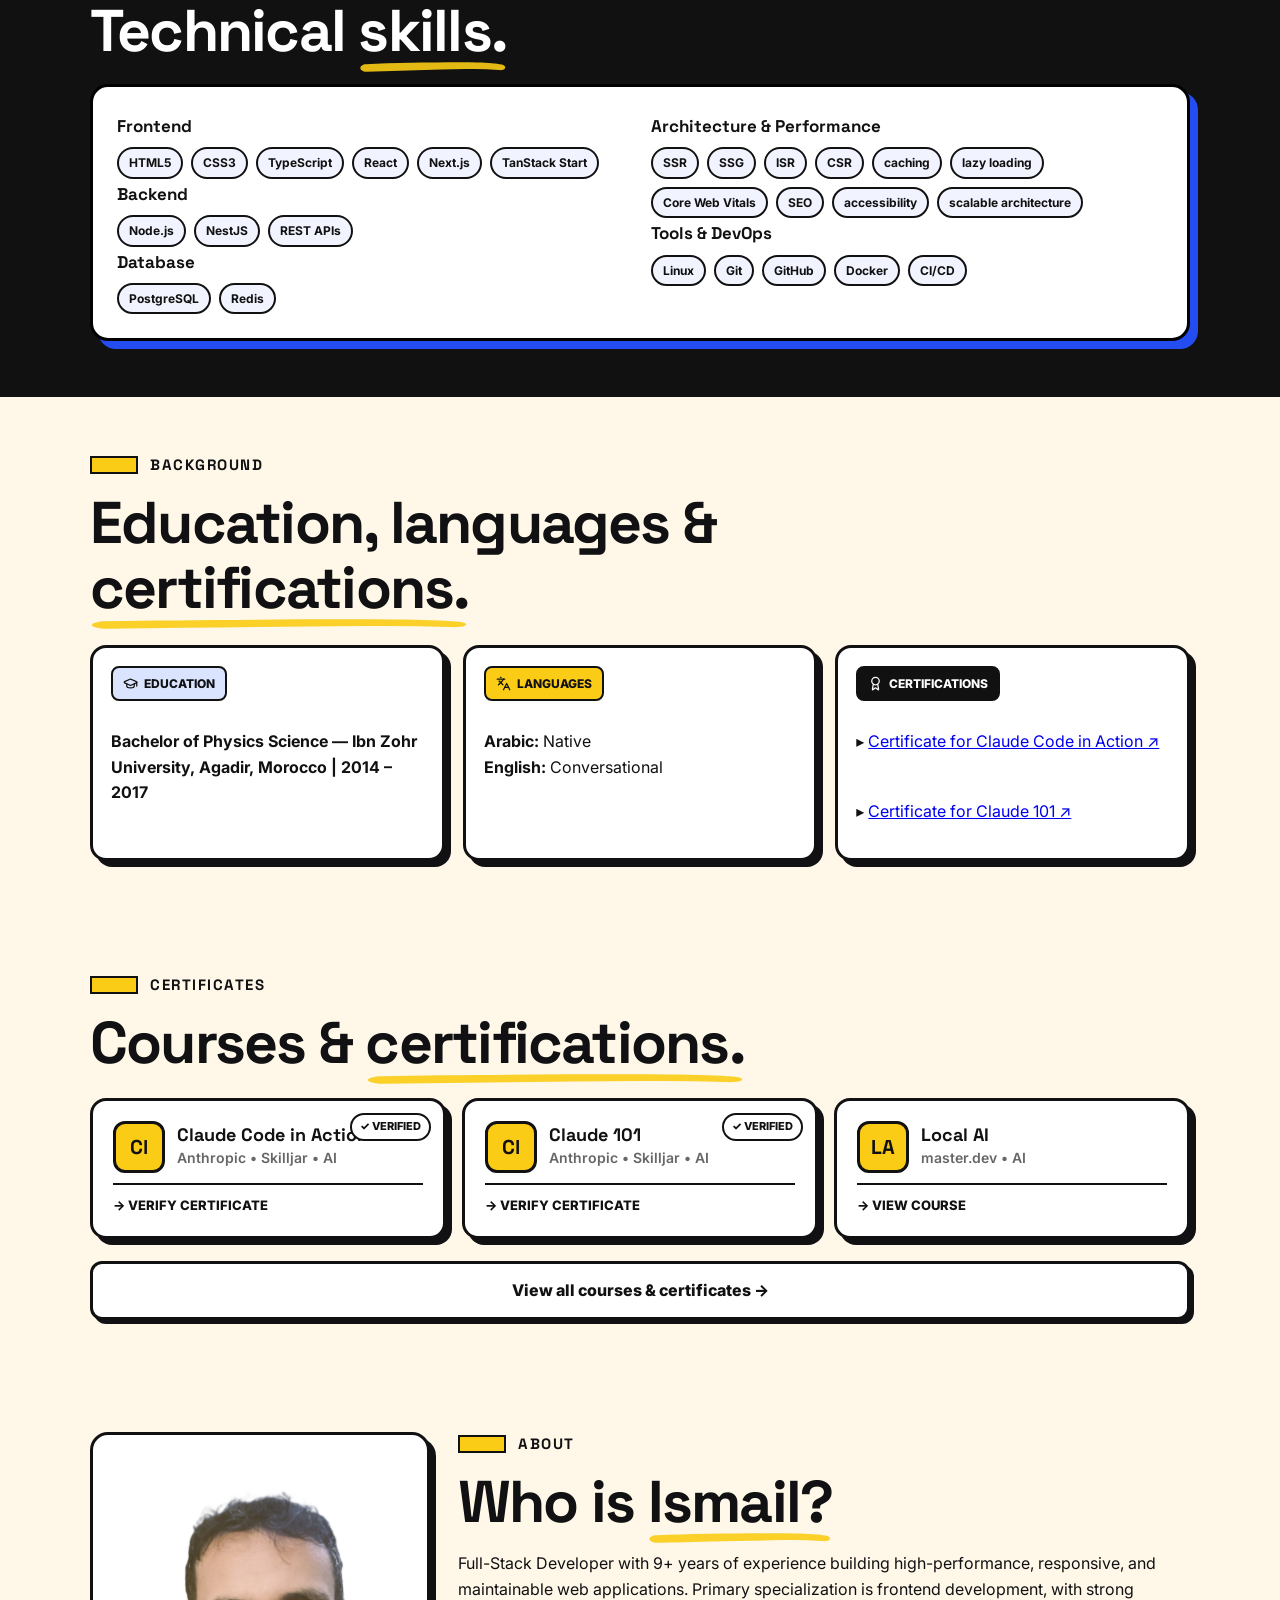
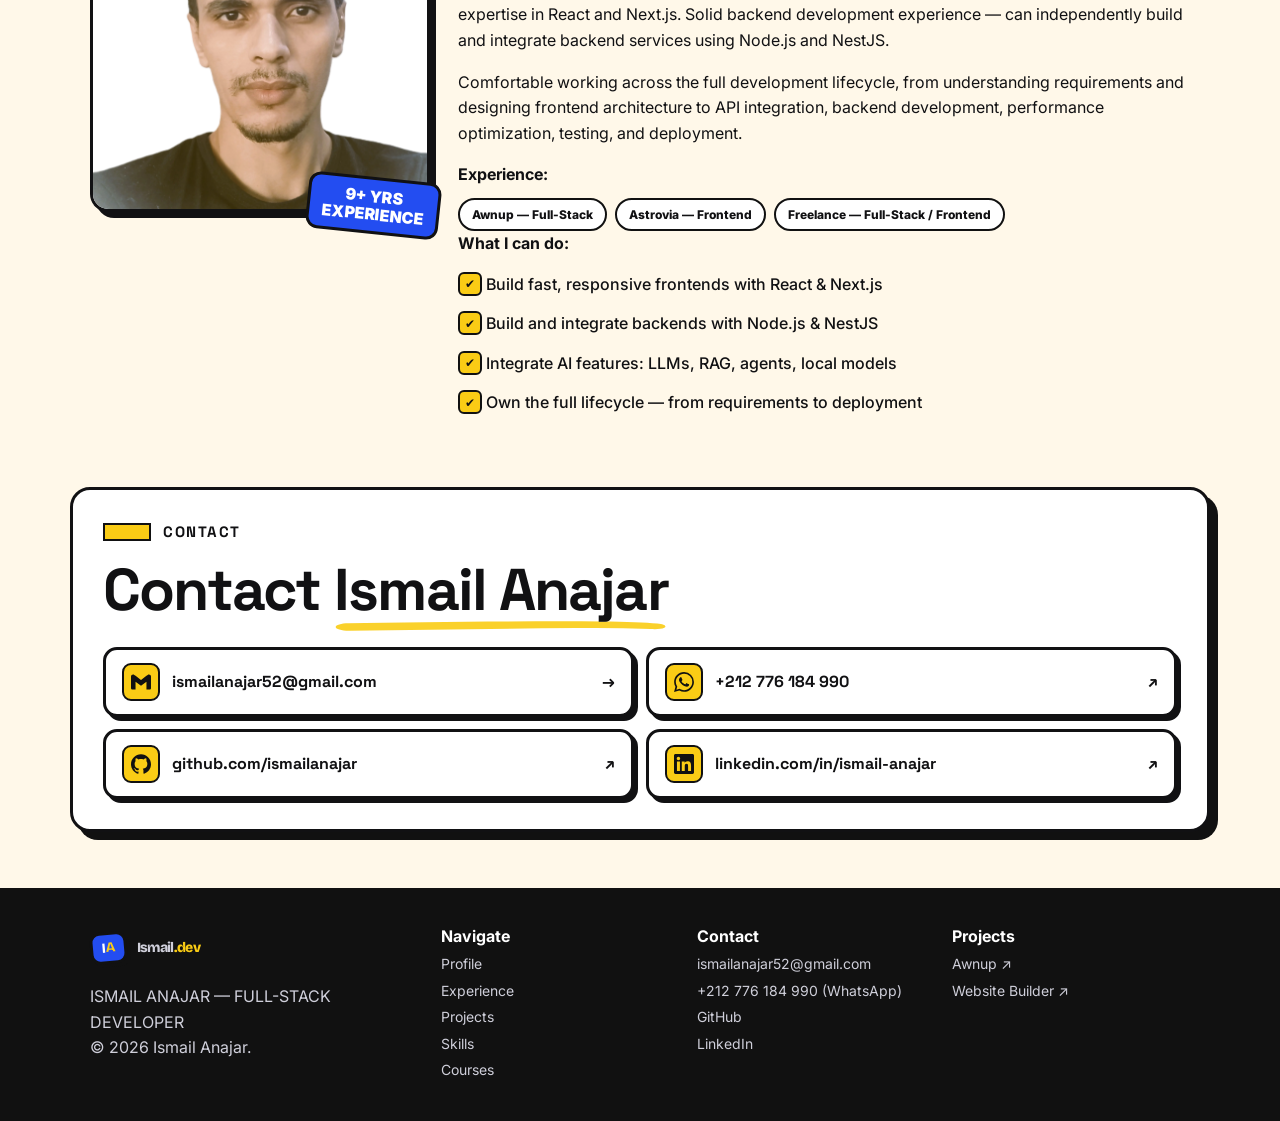
==== commit 869d3436: "Header cleanup, video pitch section, no-horizontal-scroll fix" ====
--- a/index.html
+++ b/index.html
@@ -21,6 +21,13 @@
 <meta name="twitter:title" content="Ismail Anajar — Full-Stack Developer" />
 <meta name="twitter:description" content="React, Next.js, Node.js developer from Casablanca. Awnup marketplace, CMS Page Builder." />
 <meta name="twitter:image" content="https://ismail-anajar.vercel.app/assets/og-image.png" />
+<!-- Vercel Web Analytics -->
+<script>
+  window.va = window.va || function () {
+    (window.vaq = window.vaq || []).push(arguments);
+  };
+</script>
+<script defer src="/_vercel/insights/script.js"></script>
 <script type="application/ld+json">
 {
   "@context": "https://schema.org",
@@ -46,6 +53,19 @@
   ]
 }
 </script>
+<script type="application/ld+json">
+{
+  "@context": "https://schema.org",
+  "@type": "VideoObject",
+  "name": "Ismail Anajar — I build fast web platforms that grow your business",
+  "description": "90-second pitch: service marketplaces, business systems, CMS builders and AI features. 9+ years experience, Casablanca Morocco.",
+  "thumbnailUrl": "https://ismail-anajar.vercel.app/assets/video-poster.png",
+  "uploadDate": "2026-10-14",
+  "duration": "PT1M39S",
+  "contentUrl": "https://ismail-anajar.vercel.app/assets/marketing-video.mp4",
+  "embedUrl": "https://ismail-anajar.vercel.app/#watch"
+}
+</script>
 <link rel="preconnect" href="https://fonts.googleapis.com">
 <link rel="preconnect" href="https://fonts.gstatic.com" crossorigin>
 <link href="https://fonts.googleapis.com/css2?family=Space+Grotesk:wght@500;600;700&family=Inter:wght@400;500;600;700;800&family=Bricolage+Grotesque:opsz,wght@12..96,700;12..96,800&display=swap" rel="stylesheet">
@@ -79,8 +99,6 @@
       </div>
     </nav>
     <div class="nav-actions">
-      <a class="nav-text" href="https://github.com/ismailanajar" target="_blank" rel="noopener">GitHub ↗</a>
-      <a class="nav-text" href="https://www.linkedin.com/in/ismail-anajar-7584b343a" target="_blank" rel="noopener">LinkedIn ↗</a>
       <button class="hamburger" id="hamburger" aria-label="Menu" aria-expanded="false" aria-controls="navLinks"><span></span><span></span><span></span></button>
     </div>
   </div>
@@ -107,6 +125,21 @@
         <svg class="doodle doodle-tr" viewBox="0 0 100 90" fill="none" aria-hidden="true"><path d="M70 5 L60 60 M90 12 L55 70 M98 55 L62 78" stroke="#111" stroke-width="6" stroke-linecap="round"/></svg>
         <svg class="doodle doodle-br" viewBox="0 0 80 40" fill="none" aria-hidden="true"><path d="M5 10 C 30 15, 50 25, 75 5 M10 30 C 35 32, 55 35, 72 22" stroke="#111" stroke-width="4" stroke-linecap="round"/></svg>
       </div>
+    </div>
+  </div>
+</section>
+
+<!-- VIDEO PITCH -->
+<section class="video-band" id="watch">
+  <div class="container video-grid">
+    <div>
+      <p class="sec-kicker"><i></i>WATCH</p>
+      <h2 class="sec-title">Watch the <span class="u-stroke">pitch.</span></h2>
+      <p>What I build, who it&apos;s for, and how we work. Sound on for the full experience.</p>
+      <div class="stack small"><span>Marketplaces</span><span>Systems</span><span>AI features</span><span>9+ years</span></div>
+    </div>
+    <div class="video-frame">
+      <video controls preload="none" poster="assets/video-poster.png" src="assets/marketing-video.mp4" aria-label="Ismail Anajar services pitch video"></video>
     </div>
   </div>
 </section>
--- a/styles.css
+++ b/styles.css
@@ -16,6 +16,12 @@
 }
 html {
   scroll-behavior: smooth;
+  overflow-x: hidden;
+  overflow-x: clip;
+}
+body {
+  overflow-x: hidden;
+  overflow-x: clip;
 }
 body {
   margin: 0;
@@ -128,13 +134,19 @@
   opacity: 1;
 }
 .nav-links a.nav-box {
-  border: 2px solid #111;
-  padding: 9px 20px;
-  font-weight: 700;
+  background: var(--yellow);
+  border: 3px solid #111;
+  border-radius: 12px;
+  padding: 10px 24px;
+  font-weight: 800;
+  box-shadow: 3px 3px 0 #111;
+  transition: transform 0.15s ease, box-shadow 0.15s ease, background 0.15s ease, color 0.15s ease;
 }
 .nav-links a.nav-box:hover {
   background: #111;
-  color: #fff;
+  color: var(--yellow);
+  transform: translate(-1px, -1px);
+  box-shadow: 5px 5px 0 var(--blue);
 }
 .nav-actions {
   display: flex;
@@ -1079,6 +1091,38 @@
 }
 .shots a:hover img {
   transform: scale(1.04);
+}
+
+/* VIDEO PITCH */
+.video-band {
+  background: var(--paper2);
+  border-top: 3px solid #111;
+  border-bottom: 3px solid #111;
+  padding: 56px 0;
+}
+.video-grid {
+  display: grid;
+  grid-template-columns: 0.9fr 1.1fr;
+  gap: 34px;
+  align-items: center;
+}
+.video-frame {
+  background: #fff;
+  border: var(--border);
+  border-radius: 20px;
+  box-shadow: 8px 8px 0 var(--blue);
+  overflow: hidden;
+}
+.video-frame video {
+  display: block;
+  width: 100%;
+  aspect-ratio: 16 / 9;
+  background: #111;
+}
+@media (max-width: 900px) {
+  .video-grid {
+    grid-template-columns: 1fr;
+  }
 }
 
 /* FOCUS */
